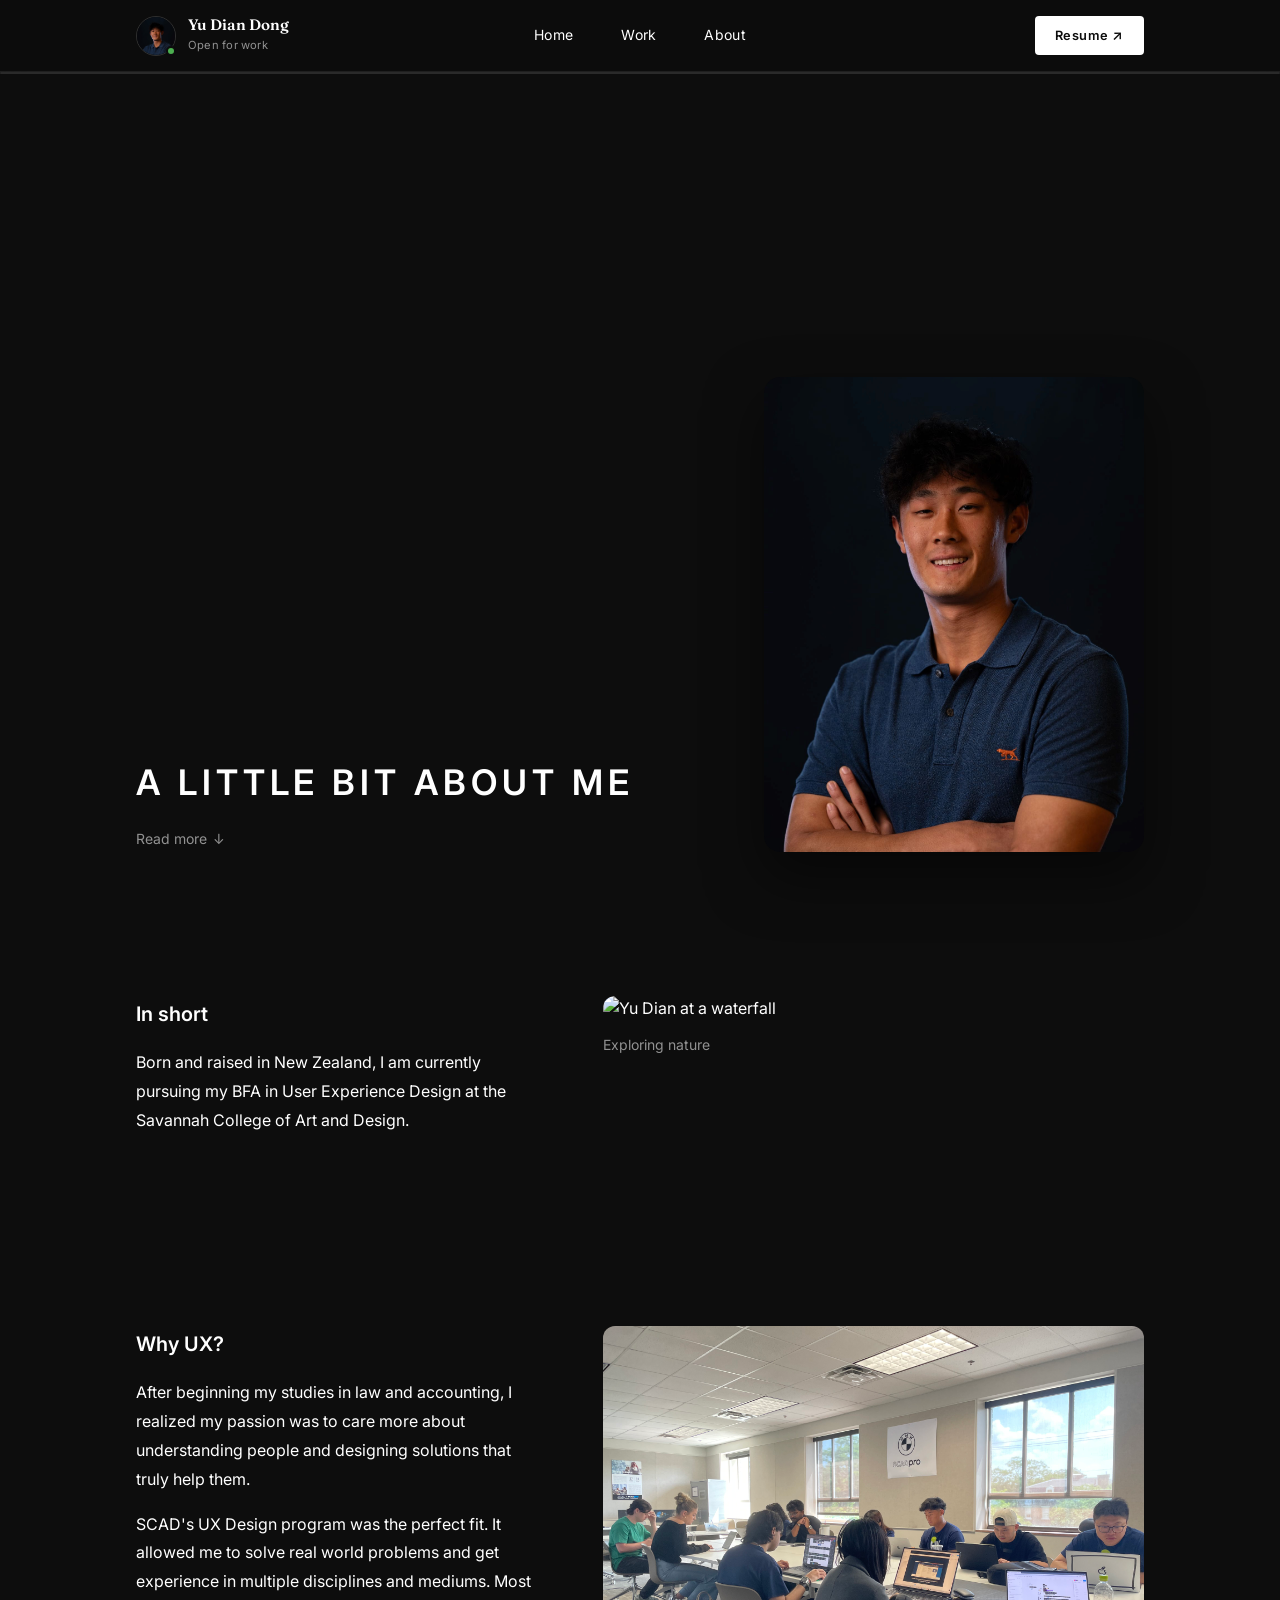
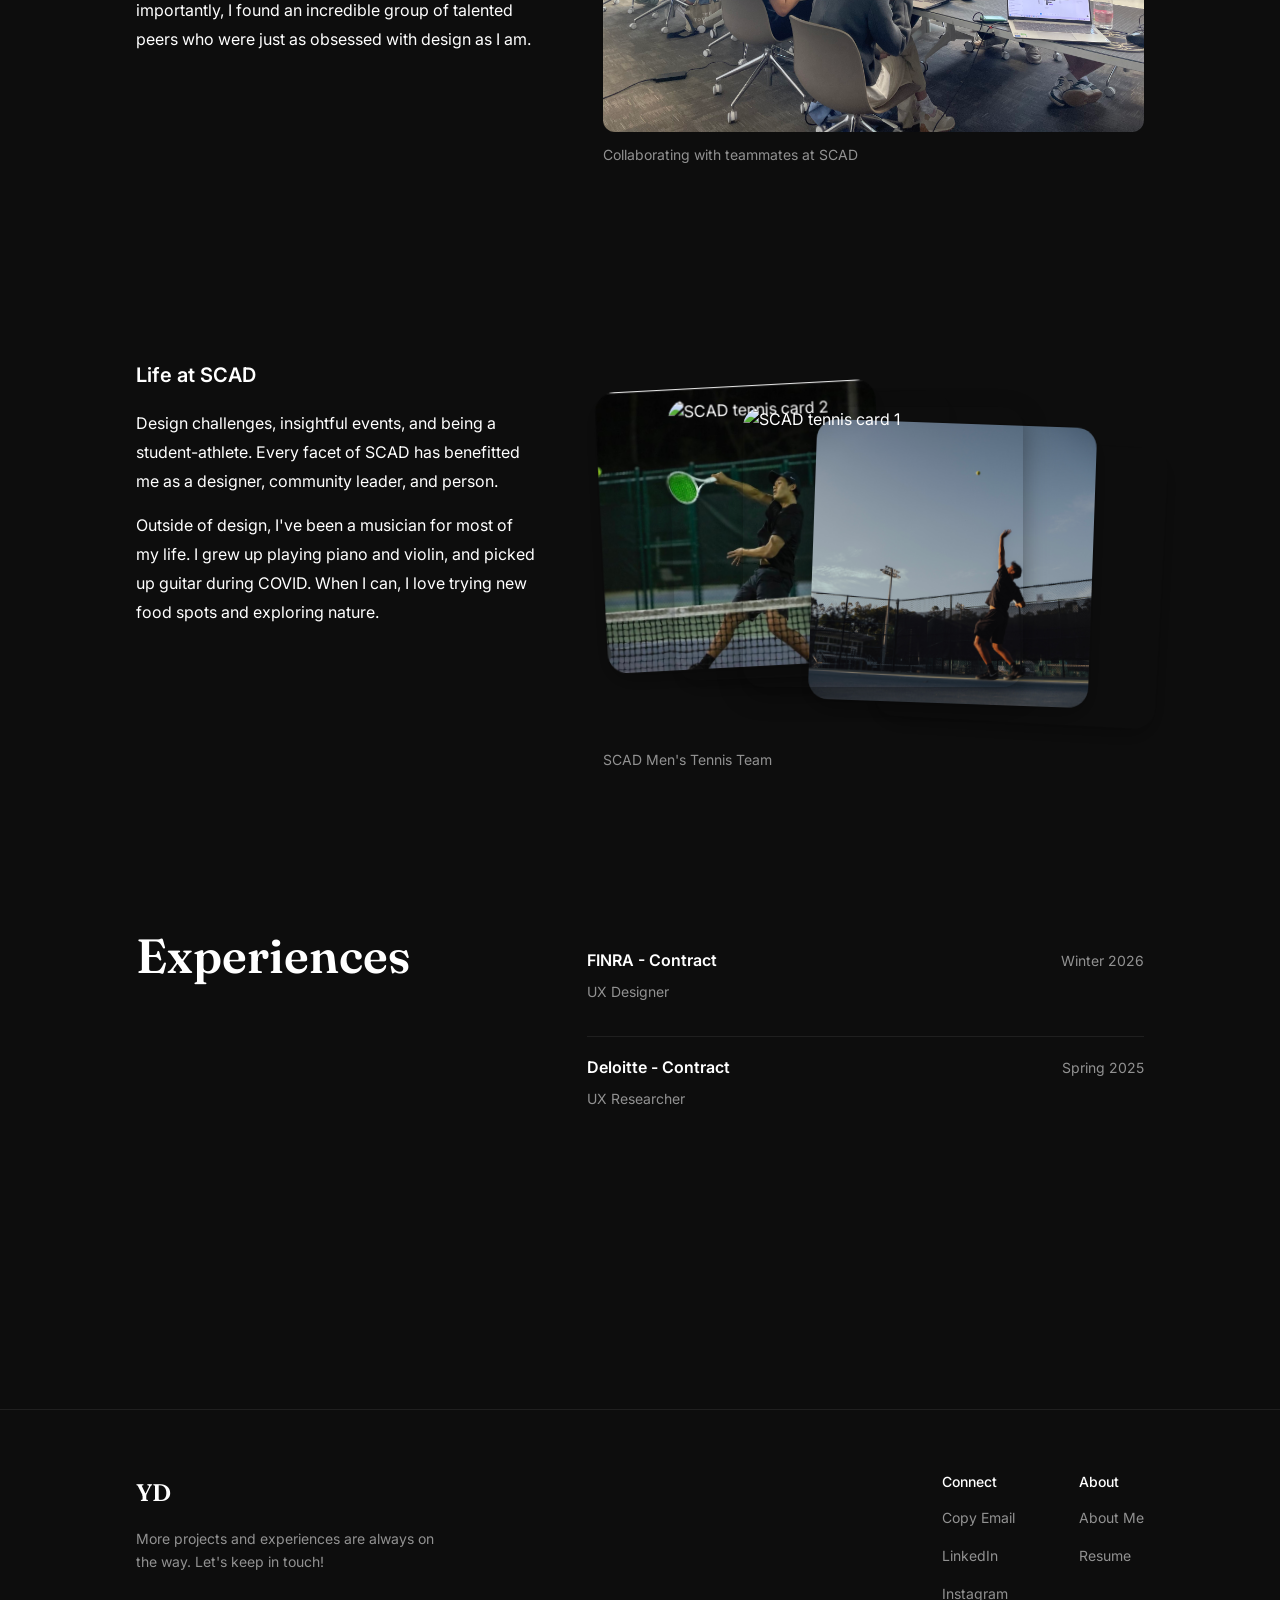
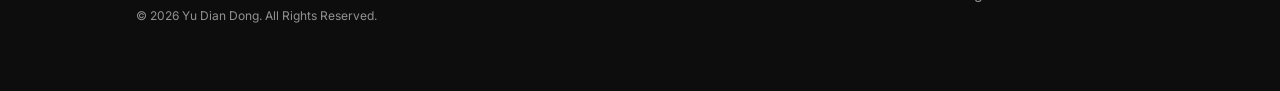
==== about.html @ 2322d43d "your changes" ====
<!DOCTYPE html>
<html lang="en">
<head>
  <meta charset="UTF-8">
  <meta name="viewport" content="width=device-width, initial-scale=1.0">
  <title>About · Yu Dian Dong</title>
  <meta name="description" content="Learn more about UX Designer Yu Dian Dong, their background, and approach to human-centered design.">
  <link rel="stylesheet" href="css/style.css">
</head>
<body>
  <header class="site-header">
    <nav class="site-nav" aria-label="Primary navigation">
      <div class="site-nav__inner">
        <a href="index.html" class="site-nav__brand">
          <span class="site-nav__avatar-wrap">
            <img
              src="images/hero-portrait.jpg"
              alt=""
              class="site-nav__avatar"
              width="40"
              height="40"
            >
            <span class="site-nav__pulse" aria-hidden="true"></span>
          </span>
          <span class="site-nav__brand-text">
            <span class="site-nav__brand-name">Yu Dian Dong</span>
            <span class="site-nav__brand-status">Open for work</span>
          </span>
        </a>

        <div class="site-nav__links">
          <a href="index.html" class="site-nav__link">Home</a>
          <a href="index.html#work" class="site-nav__link">Work</a>
          <a href="about.html" class="site-nav__link">About</a>
        </div>

        <div class="site-nav__actions">
          <a
            href="https://drive.google.com/file/d/1kiobH4x5Cl2rX7z3iEvS0YN4FEhfI2Ea/view?usp=sharing"
            class="site-nav__resume"
            target="_blank"
            rel="noopener noreferrer"
          >Resume<span class="site-nav__resume-arrow"> ↗</span></a>
        </div>

        <button class="site-nav__toggle" type="button" aria-label="Toggle navigation" aria-expanded="false">
          <span class="site-nav__toggle-line"></span>
          <span class="site-nav__toggle-line"></span>
          <span class="site-nav__toggle-line"></span>
        </button>
      </div>
    </nav>

    <div class="site-nav__overlay" aria-hidden="true">
      <nav class="site-nav__overlay-menu" aria-label="Mobile navigation">
        <a href="index.html" class="site-nav__overlay-link" data-nav-link>Home</a>
        <a href="index.html#work" class="site-nav__overlay-link" data-nav-link>Work</a>
        <a href="about.html" class="site-nav__overlay-link" data-nav-link>About</a>
        <a
          href="https://drive.google.com/file/d/1kiobH4x5Cl2rX7z3iEvS0YN4FEhfI2Ea/view?usp=sharing"
          class="site-nav__overlay-link"
          target="_blank"
          rel="noopener noreferrer"
          data-nav-link
        >Resume</a>
      </nav>
    </div>
  </header>

  <div class="page-progress" aria-hidden="true">
    <div class="page-progress__inner">
      <div class="page-progress__track">
        <div class="page-progress__bar"></div>
      </div>
    </div>
  </div>

  <main class="case-study">
    <div class="case-study__inner">
      <!-- Section 1: Hero -->
      <section
        id="about-hero"
        class="reveal"
        style="
          min-height: 100vh;
          display: flex;
          flex-direction: column;
          justify-content: space-between;
          padding: var(--space-64) 0 var(--space-48);
        "
      >
        <div style="margin-top: var(--space-48);"></div>
        <div class="about-hero__content" style="display: flex; flex-wrap: nowrap; align-items: flex-end; gap: var(--space-40); justify-content: space-between;">
          <div style="flex: 1 1 auto; min-width: 0;">
            <p
              class="about-hero__title"
              style="
                font-family: 'Inter', system-ui, sans-serif;
                font-size: clamp(1.35rem, 3.2vw, 2.2rem);
                font-weight: 600;
                letter-spacing: 0.14em;
                text-transform: uppercase;
                color: white;
                margin: 0 0 var(--space-24);
                line-height: 1.15;
              "
            >
              A little Bit About Me
            </p>
            <a
              href="#in-short"
              style="
                font-family: 'Inter', system-ui, sans-serif;
                font-size: var(--font-small);
                font-weight: 400;
                color: var(--color-text-muted);
                text-decoration: none;
                display: inline-flex;
                align-items: center;
                gap: 0.35rem;
              "
            >
              <span>Read more</span>
              <span aria-hidden="true">↓</span>
            </a>
          </div>
          <div class="about-hero__portrait" style="flex: 0 0 auto; margin-left: auto;">
            <img
              src="images/hero-portrait.jpg"
              alt="Yu Dian Dong portrait"
              width="320"
              height="320"
              style="
                width: 100%;
                max-width: 380px;
                height: auto;
                aspect-ratio: 4 / 5;
                object-fit: cover;
                object-position: center 12%;
                border-radius: 16px;
                display: block;
                box-shadow: 0 24px 56px rgba(0, 0, 0, 0.5);
              "
            >
          </div>
        </div>
      </section>
    </div>

    <div class="case-study__inner">
    <!-- Section 2: In short -->
    <section
      id="in-short"
      class="reveal"
      style="
        padding: var(--space-96) 0;
        display: flex;
        flex-direction: row;
        align-items: flex-start;
        gap: var(--space-64);
        flex-wrap: wrap;
      "
    >
      <div style="flex: 0 1 40%; min-width: 260px;">
        <p
          style="
            font-family: 'Inter', system-ui, sans-serif;
            font-size: 1.25rem;
            font-weight: 600;
            color: var(--color-text);
            margin: 0 0 var(--space-16);
          "
        >
          In short
        </p>
        <p
          style="
            font-family: 'Inter', system-ui, sans-serif;
            font-size: 1rem;
            font-weight: 400;
            line-height: 1.8;
            color: var(--color-text);
            margin: 0;
          "
        >
          Born and raised in New Zealand, I am currently pursuing my BFA in User Experience Design at the Savannah College of Art and Design.
        </p>
      </div>
      <div style="flex: 1 1 50%; min-width: 280px;">
        <img
          src="images/inshorteshaylad.png"
          alt="Yu Dian at a waterfall"
          style="
            width: 100%;
            height: auto;
            max-height: 380px;
            object-fit: cover;
            object-position: center 40%;
            border-radius: 12px;
            display: block;
          "
        >
        <p
          style="
            font-family: 'Inter', system-ui, sans-serif;
            font-size: var(--font-small);
            font-weight: 400;
            color: var(--color-text-muted);
            margin: var(--space-12) 0 0;
            line-height: 1.5;
          "
        >
          Exploring nature
        </p>
      </div>
    </section>

    <!-- Section 3: Why UX? -->
    <section
      id="why-ux"
      class="reveal"
      style="
        padding: var(--space-96) 0;
        display: flex;
        flex-direction: row;
        align-items: flex-start;
        gap: var(--space-64);
        flex-wrap: wrap;
      "
    >
      <div style="flex: 0 1 40%; min-width: 260px;">
        <p
          style="
            font-family: 'Inter', system-ui, sans-serif;
            font-size: 1.25rem;
            font-weight: 600;
            color: var(--color-text);
            margin: 0 0 var(--space-16);
          "
        >
          Why UX?
        </p>
        <p
          style="
            font-family: 'Inter', system-ui, sans-serif;
            font-size: 1rem;
            font-weight: 400;
            line-height: 1.8;
            color: var(--color-text);
            margin: 0 0 var(--space-16);
          "
        >
        After beginning my studies in law and accounting, I realized my passion was to care more about understanding people and designing solutions that truly help them.
        </p>
        <p
          style="
            font-family: 'Inter', system-ui, sans-serif;
            font-size: 1rem;
            font-weight: 400;
            line-height: 1.8;
            color: var(--color-text);
            margin: 0;
          "
        >
          SCAD's UX Design program was the perfect fit. It allowed me to solve real world problems and get experience in multiple disciplines and mediums. Most importantly, I found an incredible group of talented peers who were just as obsessed with design as I am.
        </p>
      </div>
      <div style="flex: 1 1 50%; min-width: 280px;">
        <img
          src="images/why-ux.jpg"
          alt="Collaborating with teammates at SCAD"
          style="
            width: 100%;
            height: auto;
            max-height: 520px;
            object-fit: cover;
            object-position: center;
            border-radius: 12px;
            display: block;
          "
        >
        <p
          style="
            font-family: 'Inter', system-ui, sans-serif;
            font-size: var(--font-small);
            font-weight: 400;
            color: var(--color-text-muted);
            margin: var(--space-12) 0 0;
            line-height: 1.5;
          "
        >
          Collaborating with teammates at SCAD
        </p>
      </div>
    </section>

    <!-- Section 4: Life at SCAD -->
    <section
      id="life-at-scad"
      class="reveal"
      style="
        padding: var(--space-96) 0;
        display: flex;
        flex-direction: row;
        align-items: flex-start;
        gap: var(--space-64);
        flex-wrap: wrap;
        overflow: visible;
      "
    >
      <div style="flex: 0 1 40%; min-width: 260px;">
        <p
          style="
            font-family: 'Inter', system-ui, sans-serif;
            font-size: 1.25rem;
            font-weight: 600;
            color: var(--color-text);
            margin: 0 0 var(--space-16);
          "
        >
          Life at SCAD
        </p>
        <p
          style="
            font-family: 'Inter', system-ui, sans-serif;
            font-size: 1rem;
            font-weight: 400;
            line-height: 1.8;
            color: var(--color-text);
            margin: 0 0 var(--space-16);
          "
        >
          Design challenges, insightful events, and being a student-athlete. Every facet of SCAD has benefitted me as a designer, community leader, and person.
        </p>
        <p
          style="
            font-family: 'Inter', system-ui, sans-serif;
            font-size: 1rem;
            font-weight: 400;
            line-height: 1.8;
            color: var(--color-text);
            margin: 0;
          "
        >
          Outside of design, I've been a musician for most of my life. I grew up playing piano and violin, and picked up guitar during COVID. When I can, I love trying new food spots and exploring nature.
        </p>
      </div>
      <div style="flex: 1 1 50%; min-width: 280px; overflow: visible;">
        <div id="bounce-cards-container" style="position: relative; width: 680px; height: 380px; margin-left: -60px; display: flex; justify-content: center; align-items: center; flex-shrink: 0;">
          <div class="bounce-card card-0" data-index="0" role="button" tabindex="0" aria-label="Open tennis photo 1 in full screen"><img src="images/bounccard1.jpg" alt="SCAD tennis card 1" /></div>
          <div class="bounce-card card-1" data-index="1" role="button" tabindex="0" aria-label="Open tennis photo 2 in full screen"><img src="images/Bouncecard3.jpg" alt="SCAD tennis card 3" /></div>
          <div
            class="bounce-card card-2"
            data-index="2"
            role="button"
            tabindex="0"
            aria-label="Open tennis photo 3 in full screen"
            data-lightbox-crop-src-px="28"
          ><img src="images/bouncecard4.JPG" alt="SCAD tennis card 4" /></div>
          <div class="bounce-card card-3" data-index="3" role="button" tabindex="0" aria-label="Open tennis photo 4 in full screen"><img src="images/Bouncecard2.JPG" alt="SCAD tennis card 2" /></div>
          <div class="bounce-card card-4" data-index="4" role="button" tabindex="0" aria-label="Open tennis photo 5 in full screen"><img src="images/bouncecard5.jpg" alt="SCAD tennis card 5" /></div>
        </div>
        <p
          style="
            font-family: 'Inter', system-ui, sans-serif;
            font-size: var(--font-small);
            font-weight: 400;
            color: var(--color-text-muted);
            margin: var(--space-12) 0 0;
            line-height: 1.5;
          "
        >
          SCAD Men's Tennis Team
          
        </p>
      </div>
    </section>

      <!-- Section 5: Experiences -->
      <section
        id="experiences"
        class="reveal"
        style="padding: var(--space-64) 0;"
      >
        <div
          style="
            display: flex;
            flex-wrap: wrap;
            gap: var(--space-48);
            align-items: flex-start;
          "
        >
          <div
            style="
              flex: 0 1 40%;
              min-width: 240px;
            "
          >
            <h2
              style="
                font-family: 'Fraunces', 'Times New Roman', serif;
                font-weight: 600;
                font-size: clamp(2.2rem, 4vw, 3rem);
                color: var(--color-text);
                margin: 0;
              "
            >
              Experiences
            </h2>
          </div>

          <div
            style="
              flex: 1 1 260px;
            "
          >
            <!-- FINRA -->
            <div style="padding: var(--space-16) 0;">
              <div
                style="
                  display: flex;
                  justify-content: space-between;
                  align-items: baseline;
                  gap: var(--space-16);
                "
              >
                <div>
                  <p
                    style="
                      font-family: 'Inter', system-ui, sans-serif;
                      font-size: 1rem;
                      font-weight: 600;
                      color: var(--color-text);
                      margin: 0 0 4px;
                    "
                  >
                    FINRA - Contract
                  </p>
                  <p
                    style="
                      font-family: 'Inter', system-ui, sans-serif;
                      font-size: var(--font-small);
                      font-weight: 400;
                      color: var(--color-text-muted);
                      margin: 0;
                    "
                  >
                    UX Designer
                  </p>
                </div>
                <p
                  style="
                    font-family: 'Inter', system-ui, sans-serif;
                    font-size: var(--font-small);
                    font-weight: 400;
                    color: var(--color-text-muted);
                    margin: 0;
                    white-space: nowrap;
                  "
                >
                  Winter 2026
                </p>
              </div>
            </div>

            <!-- Deloitte -->
            <div style="padding: var(--space-16) 0;">
              <hr
                style="
                  border: 0;
                  border-top: 1px solid rgba(255, 255, 255, 0.08);
                  margin: 0 0 var(--space-16);
                "
              >
              <div
                style="
                  display: flex;
                  justify-content: space-between;
                  align-items: baseline;
                  gap: var(--space-16);
                "
              >
                <div>
                  <p
                    style="
                      font-family: 'Inter', system-ui, sans-serif;
                      font-size: 1rem;
                      font-weight: 600;
                      color: var(--color-text);
                      margin: 0 0 4px;
                    "
                  >
                    Deloitte - Contract
                  </p>
                  <p
                    style="
                      font-family: 'Inter', system-ui, sans-serif;
                      font-size: var(--font-small);
                      font-weight: 400;
                      color: var(--color-text-muted);
                      margin: 0;
                    "
                  >
                    UX Researcher
                  </p>
                </div>
                <p
                  style="
                    font-family: 'Inter', system-ui, sans-serif;
                    font-size: var(--font-small);
                    font-weight: 400;
                    color: var(--color-text-muted);
                    margin: 0;
                    white-space: nowrap;
                  "
                >
                  Spring 2025
                </p>
              </div>
            </div>
          </div>
        </div>
      </section>

      <!-- Section 6: Education -->
      <section
        id="education"
        class="reveal"
        style="padding: var(--space-64) 0;"
      >
        <div
          style="
            display: flex;
            flex-wrap: wrap;
            gap: var(--space-48);
            align-items: flex-start;
          "
        >
          <div
            style="
              flex: 0 1 40%;
              min-width: 240px;
            "
          >
            <h2
              style="
                font-family: 'Fraunces', 'Times New Roman', serif;
                font-weight: 600;
                font-size: clamp(2.2rem, 4vw, 3rem);
                color: var(--color-text);
                margin: 0;
              "
            >
              Education
            </h2>
          </div>

          <div
            style="
              flex: 1 1 260px;
            "
          >
            <div style="padding: var(--space-16) 0;">
              <div
                style="
                  display: flex;
                  justify-content: space-between;
                  align-items: baseline;
                  gap: var(--space-16);
                "
              >
                <div>
                  <p
                    style="
                      font-family: 'Inter', system-ui, sans-serif;
                      font-size: 1rem;
                      font-weight: 600;
                      color: var(--color-text);
                      margin: 0 0 4px;
                    "
                  >
                    Savannah College of Art and Design
                  </p>
                  <p
                    style="
                      font-family: 'Inter', system-ui, sans-serif;
                      font-size: var(--font-small);
                      font-weight: 400;
                      color: var(--color-text-muted);
                      margin: 0;
                    "
                  >
                    BFA User Experience Design
                  </p>
                </div>
                <p
                  style="
                    font-family: 'Inter', system-ui, sans-serif;
                    font-size: var(--font-small);
                    font-weight: 400;
                    color: var(--color-text-muted);
                    margin: 0;
                    white-space: nowrap;
                  "
                >
                  2024 - 2027
                </p>
              </div>
            </div>
          </div>
        </div>
      </section>
    </div>
  </main>

  <footer class="contact-footer">
    <div class="contact-footer__inner">
      <div class="contact-footer__left">
        <a href="index.html" class="contact-footer__monogram">YD</a>
        <p class="contact-footer__tagline">
          More projects and experiences are always on the way. Let's keep in touch!
        </p>
        <p class="contact-footer__copyright">© 2026 Yu Dian Dong. All Rights Reserved.</p>
      </div>

      <div class="contact-footer__right">
        <div class="contact-footer__col">
          <h3>Connect</h3>
          <ul class="contact-footer__links">
            <li>
              <button type="button" id="copy-email" class="contact-footer__copy-btn">Copy Email</button>
            </li>
            <li>
              <a href="https://www.linkedin.com/in/yu-dian-dong/" target="_blank" rel="noopener noreferrer">LinkedIn</a>
            </li>
            <li>
              <a href="https://www.instagram.com/yudian.dong/" target="_blank" rel="noopener noreferrer">Instagram</a>
            </li>
          </ul>
        </div>
        <div class="contact-footer__col">
          <h3>About</h3>
          <ul class="contact-footer__links">
            <li><a href="about.html">About Me</a></li>
            <li>
              <a href="https://drive.google.com/file/d/1kiobH4x5Cl2rX7z3iEvS0YN4FEhfI2Ea/view?usp=sharing" target="_blank" rel="noopener noreferrer">Resume</a>
            </li>
          </ul>
        </div>
      </div>
    </div>
  </footer>

  <div
    id="tennis-lightbox"
    class="tennis-lightbox"
    role="dialog"
    aria-modal="true"
    aria-label="Tennis team photo gallery"
    aria-hidden="true"
  >
    <div class="tennis-lightbox__backdrop" data-lightbox-close tabindex="-1"></div>
    <button type="button" class="tennis-lightbox__close" id="tennis-lightbox-close" aria-label="Close gallery">
      <span aria-hidden="true">&times;</span>
    </button>
    <button type="button" class="tennis-lightbox__nav tennis-lightbox__nav--prev" id="tennis-lightbox-prev" aria-label="Previous photo">
      <svg width="24" height="24" viewBox="0 0 24 24" fill="none" xmlns="http://www.w3.org/2000/svg" aria-hidden="true">
        <path d="M15 6L9 12L15 18" stroke="currentColor" stroke-width="1.75" stroke-linecap="round" stroke-linejoin="round"/>
      </svg>
    </button>
    <button type="button" class="tennis-lightbox__nav tennis-lightbox__nav--next" id="tennis-lightbox-next" aria-label="Next photo">
      <svg width="24" height="24" viewBox="0 0 24 24" fill="none" xmlns="http://www.w3.org/2000/svg" aria-hidden="true">
        <path d="M9 6L15 12L9 18" stroke="currentColor" stroke-width="1.75" stroke-linecap="round" stroke-linejoin="round"/>
      </svg>
    </button>
    <div class="tennis-lightbox__stage">
      <img id="tennis-lightbox-img" src="" alt="" class="tennis-lightbox__img" decoding="async" />
    </div>
  </div>

  <script src="https://cdnjs.cloudflare.com/ajax/libs/gsap/3.12.5/gsap.min.js"></script>
  <script>
    (function() {
      var cards = document.querySelectorAll('.bounce-card');
      var container = document.getElementById('bounce-cards-container');
      if (!cards.length || !container || typeof gsap === 'undefined') return;

      var DURATION = 0.55;
      var EASE = 'power2.out';

      // Rest (stacked) – first card always prominent
      var restSlots = [
        { x: 0, y: 0, r: 0 },
        { x: 70, y: 14, r: 2 },
        { x: 140, y: 28, r: 3 },
        { x: -70, y: -14, r: -2 },
        { x: -140, y: -28, r: -3 }
      ];
      var restZ = [10, 4, 3, 2, 1];

      // Fanned (hover) state – spread left to right
      var fannedTransforms = [
        'rotate(4deg) translate(-140px, -28px)',
        'rotate(-2deg) translate(-70px, -14px)',
        'rotate(2deg) translate(0, 0)',
        'rotate(-3deg) translate(70px, 14px)',
        'rotate(4deg) translate(140px, 28px)'
      ];

      var isHovering = false;

      function getRestTransform(cardIndex, active) {
        var slot = (cardIndex - active + 5) % 5;
        var s = restSlots[slot];
        return 'rotate(' + s.r + 'deg) translate(' + s.x + 'px, ' + s.y + 'px)';
      }

      function getRestZIndex(cardIndex, active) {
        var slot = (cardIndex - active + 5) % 5;
        return restZ[slot];
      }

      function applyRestState() {
        for (var i = 0; i < cards.length; i++) {
          gsap.killTweensOf(cards[i]);
          gsap.set(cards[i], {
            zIndex: getRestZIndex(i, 0)
          });
          gsap.to(cards[i], {
            transform: getRestTransform(i, 0),
            scale: 1,
            duration: DURATION,
            ease: EASE,
            overwrite: true,
            force3D: true
          });
        }
      }

      function applyFannedState(hoveredCardIndex) {
        hoveredCardIndex = hoveredCardIndex == null ? -1 : hoveredCardIndex;
        for (var i = 0; i < cards.length; i++) {
          gsap.killTweensOf(cards[i]);
          gsap.set(cards[i], { zIndex: (hoveredCardIndex === i) ? 10 : 9 - i });
          var scale = (hoveredCardIndex === i) ? 1.06 : 1;
          gsap.to(cards[i], {
            transform: fannedTransforms[i],
            scale: scale,
            duration: DURATION,
            ease: EASE,
            overwrite: true,
            force3D: true
          });
        }
      }

      // Set initial stacked state (first card prominent), then entrance
      for (var i = 0; i < cards.length; i++) {
        gsap.set(cards[i], {
          transform: getRestTransform(i, 0),
          zIndex: getRestZIndex(i, 0)
        });
      }
      gsap.fromTo(cards, { scale: 0 }, {
        scale: 1,
        stagger: 0.08,
        ease: 'elastic.out(1, 0.5)',
        delay: 0.8,
        overwrite: false,
        force3D: true
      });

      container.addEventListener('mouseenter', function() {
        isHovering = true;
        applyFannedState(-1);
      });

      container.addEventListener('mouseleave', function() {
        isHovering = false;
        applyRestState();
      });

      for (var i = 0; i < cards.length; i++) {
        (function(idx) {
          cards[idx].addEventListener('mouseenter', function() {
            if (isHovering) applyFannedState(idx);
          });
          cards[idx].addEventListener('mouseleave', function() {
            if (isHovering) applyFannedState(-1);
          });
        })(i);
      }
    })();
  </script>
  <script src="js/main.js"></script>
</body>
</html>
---- css/style.css ----
/* Google Fonts import */
@import url('https://fonts.googleapis.com/css2?family=Fraunces:ital,opsz,wght@0,9..144,300;0,9..144,400;0,9..144,600;0,9..144,700;1,9..144,300;1,9..144,400&family=Inter:wght@300;400;500;600&display=swap');

:root {
  /* Color variables — full dark theme */
  --color-bg: #0D0D0D;
  --color-surface: #161616;
  --color-surface-2: #1E1E1E;
  --color-text: #FFFFFF;
  --color-text-muted: rgba(255, 255, 255, 0.55);
  --color-text-faint: rgba(255, 255, 255, 0.25);
  --color-border: rgba(255, 255, 255, 0.08);
  --color-border-mid: rgba(255, 255, 255, 0.15);

  /* Typography scale — fluid using clamp() */
  --font-display: clamp(3rem, 8vw, 7rem);
  --font-h1: clamp(2rem, 4vw, 3.5rem);
  --font-h2: clamp(1.4rem, 2.5vw, 2rem);
  --font-h3: clamp(1.1rem, 1.8vw, 1.4rem);
  --font-body: 1rem;
  --font-small: 0.875rem;
  --font-tiny: 0.75rem;
  --leading-tight: 1.1;
  --leading-normal: 1.6;
  --leading-loose: 1.8;

  /* Spacing — 8px grid */
  --space-8: 0.5rem;
  --space-12: 0.75rem;
  --space-16: 1rem;
  --space-20: 1.25rem;
  --space-24: 1.5rem;
  --space-32: 2rem;
  --space-40: 2.5rem;
  --space-48: 3rem;
  --space-64: 4rem;
  --space-96: 6rem;
  --space-128: 8rem;

  /* Transitions */
  --transition-fast: 0.15s ease;
  --transition-base: 0.25s ease;
  --transition-slow: 0.4s ease;

  /* Breakpoints for reference */
  /* mobile: 480px | tablet: 768px | desktop: 1024px */
}

/* CSS reset */
*,
*::before,
*::after {
  box-sizing: border-box;
  margin: 0;
  padding: 0;
}

html {
  scroll-behavior: smooth;
}

body {
  font-family: 'Inter', system-ui, -apple-system, BlinkMacSystemFont, 'Segoe UI', sans-serif;
  font-size: var(--font-body);
  line-height: var(--leading-normal);
  color: var(--color-text);
  background-color: var(--color-bg);
  -webkit-font-smoothing: antialiased;
  -moz-osx-font-smoothing: grayscale;
}

/* Page scroll progress (used on about page) */
.page-progress {
  position: fixed;
  left: 0;
  right: 0;
  top: 56px;
  z-index: 40;
  pointer-events: none;
}

.page-progress__inner {
  max-width: none;
  margin: 0;
  padding-left: 0;
  padding-right: 0;
}

.page-progress__track {
  height: 2px;
  background: rgba(255, 255, 255, 0.12);
  border-radius: 999px;
  overflow: hidden;
}

.page-progress__bar {
  height: 100%;
  width: 100%;
  background: rgba(255, 255, 255, 0.9);
  transform-origin: left center;
  transform: scaleX(0);
  transition: transform 0.15s linear;
}

@media (min-width: 768px) {
  .page-progress {
    top: 64px;
  }
}

@media (min-width: 1024px) {
  .page-progress {
    top: 72px;
  }
}

img {
  display: block;
  max-width: 100%;
  height: auto;
}

h1,
h2,
h3 {
  font-family: 'Fraunces', 'Times New Roman', serif;
  font-weight: 600;
  line-height: var(--leading-tight);
  color: var(--color-text);
}

h1 {
  font-size: var(--font-h1);
}

h2 {
  font-size: var(--font-h2);
}

h3 {
  font-size: var(--font-h3);
}

p {
  max-width: 65ch;
  line-height: var(--leading-loose);
  color: var(--color-text-muted);
}

a {
  color: inherit;
  text-decoration: none;
}

/* --------------------------------------------------------------
   ANIMATIONS
   -------------------------------------------------------------- */

@keyframes pulse {
  0% { box-shadow: 0 0 0 0 rgba(76, 175, 80, 0.6); }
  70% { box-shadow: 0 0 0 6px rgba(76, 175, 80, 0); }
  100% { box-shadow: 0 0 0 0 rgba(76, 175, 80, 0); }
}

/* --------------------------------------------------------------
   COMPONENT 1 — NAVIGATION
   -------------------------------------------------------------- */

.site-header {
  position: relative;
  z-index: 20;
}

.site-nav {
  position: fixed;
  top: 0;
  left: 0;
  right: 0;
  height: 60px;
  background: rgba(13, 13, 13, 0.75);
  backdrop-filter: blur(16px);
  -webkit-backdrop-filter: blur(16px);
  border-bottom: 1px solid var(--color-border);
  display: flex;
  align-items: center;
  justify-content: center;
}

@media (min-width: 768px) {
  .site-nav {
    height: 72px;
  }
}

.site-nav__inner {
  max-width: 1200px;
  width: 100%;
  height: 100%;
  margin: 0 auto;
  padding-left: var(--space-24);
  padding-right: var(--space-24);
  display: flex;
  align-items: center;
  justify-content: space-between;
}

@media (min-width: 768px) {
  .site-nav__inner {
    display: grid;
    grid-template-columns: 1fr auto 1fr;
    align-items: center;
  }
}

@media (min-width: 1024px) {
  .site-nav__inner {
    padding-left: var(--space-96);
    padding-right: var(--space-96);
  }
}

/* Left zone — identity */
.site-nav__brand {
  display: flex;
  align-items: center;
  gap: var(--space-12);
  color: inherit;
}

.site-nav__avatar-wrap {
  position: relative;
  display: inline-flex;
  flex-shrink: 0;
}

.site-nav__avatar {
  width: 40px;
  height: 40px;
  border-radius: 50%;
  object-fit: cover;
  object-position: center top;
  border: 1.5px solid var(--color-border-mid);
  display: block;
}

.site-nav__pulse {
  position: absolute;
  bottom: 0;
  right: 0;
  width: 10px;
  height: 10px;
  background: #4CAF50;
  border-radius: 50%;
  border: 2px solid #0D0D0D;
  animation: pulse 2s infinite ease-out;
}

.site-nav__brand-text {
  display: flex;
  flex-direction: column;
  gap: 2px;
}

.site-nav__brand-name {
  font-family: 'Fraunces', 'Times New Roman', serif;
  font-size: 0.95rem;
  font-weight: 600;
  color: var(--color-text);
  line-height: 1.2;
}

.site-nav__brand-status {
  display: flex;
  align-items: center;
  gap: 6px;
  font-family: 'Inter', system-ui, sans-serif;
  font-size: 0.7rem;
  color: var(--color-text-muted);
  letter-spacing: 0.02em;
}

/* Center zone — nav links */
.site-nav__links {
  display: none;
  align-items: center;
  justify-content: center;
  gap: var(--space-48);
}

@media (min-width: 768px) {
  .site-nav__links {
    display: flex;
  }
}

.site-nav__link {
  font-family: 'Inter', system-ui, sans-serif;
  font-size: 0.875rem;
  font-weight: 400;
  letter-spacing: 0.02em;
  color: var(--color-text);
  transition: color var(--transition-base);
}

.site-nav__link:hover,
.site-nav__link:focus-visible {
  color: rgba(255, 255, 255, 0.5);
}

/* Right zone — resume */
.site-nav__actions {
  display: none;
  justify-content: flex-end;
}

@media (min-width: 768px) {
  .site-nav__actions {
    display: flex;
  }
}

.site-nav__resume {
  font-family: 'Inter', system-ui, sans-serif;
  font-size: 0.8rem;
  font-weight: 600;
  letter-spacing: 0.04em;
  border: none;
  color: #0D0D0D;
  background: white;
  padding: 9px 20px;
  border-radius: 4px;
  cursor: pointer;
  transition: background-color var(--transition-base);
}

.site-nav__resume:hover,
.site-nav__resume:focus-visible {
  background: rgba(255, 255, 255, 0.88);
}

.site-nav__resume-arrow {
  font-size: 0.85rem;
}

/* Mobile toggle */
.site-nav__toggle {
  display: inline-flex;
  flex-direction: column;
  justify-content: center;
  align-items: center;
  gap: 5px;
  width: 40px;
  height: 40px;
  padding: 0;
  border: none;
  background: none;
  cursor: pointer;
  color: var(--color-text);
}

@media (min-width: 768px) {
  .site-nav__toggle {
    display: none;
  }
}

.site-nav__toggle-line {
  width: 24px;
  height: 2px;
  border-radius: 999px;
  background-color: currentColor;
}

.site-nav__toggle--open .site-nav__toggle-line:nth-child(1) {
  transform: translateY(7px) rotate(45deg);
}

.site-nav__toggle--open .site-nav__toggle-line:nth-child(2) {
  opacity: 0;
}

.site-nav__toggle--open .site-nav__toggle-line:nth-child(3) {
  transform: translateY(-7px) rotate(-45deg);
}

/* Mobile overlay */
.site-nav__overlay {
  position: fixed;
  inset: 0;
  background-color: #0D0D0D;
  color: var(--color-text);
  opacity: 0;
  visibility: hidden;
  transition: opacity var(--transition-base), visibility var(--transition-base);
  z-index: 15;
  display: flex;
  align-items: center;
  justify-content: center;
}

.site-nav__overlay--open {
  opacity: 1;
  visibility: visible;
}

.site-nav__overlay-menu {
  display: flex;
  flex-direction: column;
  align-items: center;
  gap: var(--space-32);
}

.site-nav__overlay-link {
  font-family: 'Fraunces', 'Times New Roman', serif;
  font-size: 2rem;
  font-weight: 400;
  color: var(--color-text);
  transition: color var(--transition-base);
}

.site-nav__overlay-link:hover,
.site-nav__overlay-link:focus-visible {
  color: var(--color-text-muted);
}

body.nav-open {
  overflow: hidden;
}

/* --------------------------------------------------------------
   COMPONENT 2 — HERO
   -------------------------------------------------------------- */

.hero {
  min-height: 100vh;
  background-color: var(--color-bg);
  padding: var(--space-64) 0;
  margin-top: 60px;
  display: flex;
  align-items: center;
}

@media (min-width: 768px) {
  .hero {
    margin-top: 72px;
  }
}

.hero__inner {
  width: 100%;
  max-width: 1200px;
  margin: 0 auto;
  padding-left: var(--space-24);
  padding-right: var(--space-24);
  overflow: hidden;
}

@media (min-width: 1024px) {
  .hero__inner {
    padding-left: var(--space-96);
    padding-right: var(--space-96);
  }
}

.hero__grid {
  display: grid;
  grid-template-columns: 1fr;
  gap: var(--space-48);
  align-items: center;
}

@media (min-width: 1024px) {
  .hero__grid {
    grid-template-columns: 1fr;
    gap: var(--space-32);
  }
}

.hero__text {
  display: flex;
  flex-direction: column;
  align-items: center;
  justify-content: center;
  text-align: center;
}

.hero__title {
  font-family: 'Fraunces', 'Times New Roman', serif;
  font-size: clamp(2.8rem, 6vw, 5.5rem);
  font-weight: 600;
  color: var(--color-text);
  line-height: 1.22;
  margin-bottom: var(--space-40);
  opacity: 0;
  transform: translateY(24px);
  transition: opacity 0.6s ease, transform 0.6s ease;
}

.hero__title.hero__title--visible {
  opacity: 1;
  transform: translateY(0);
}

.hero__subtext {
  font-family: 'Inter', system-ui, sans-serif;
  font-size: clamp(1.35rem, 2.8vw, 1.75rem);
  font-weight: 500;
  color: #007FFF;
  line-height: 1.5;
  max-width: 44ch;
  margin-bottom: var(--space-48);
  text-align: center;
  opacity: 0;
  transform: translateY(24px);
  transition: opacity 0.6s ease, transform 0.6s ease;
}

.hero__subtext.hero__subtext--visible {
  opacity: 1;
  transform: translateY(0);
}

.hero__actions {
  display: flex;
  gap: var(--space-16);
  justify-content: center;
  opacity: 0;
  transform: translateY(24px);
  transition: opacity 0.6s ease, transform 0.6s ease;
}

.hero__actions.hero__actions--visible {
  opacity: 1;
  transform: translateY(0);
}

.hero__btn {
  font-family: 'Inter', system-ui, sans-serif;
  font-size: 0.9rem;
  font-weight: 500;
  padding: 10px 24px;
  border-radius: 100px;
  text-decoration: none;
  transition: all 0.3s ease;
  position: relative;
  overflow: hidden;
}

.hero__btn--primary {
  border: 1.5px solid #007FFF;
  background: transparent;
  color: white;
  letter-spacing: 0.01em;
}

.hero__btn--primary::before {
  content: '';
  position: absolute;
  inset: 0;
  background: rgba(0, 127, 255, 0.18);
  transform: scaleX(0);
  transform-origin: left;
  transition: transform 0.35s ease;
  z-index: 0;
}

.hero__btn--primary:hover {
  border-color: #0099FF;
  color: white;
  letter-spacing: 0.02em;
}

.hero__btn--primary:hover::before {
  transform: scaleX(1);
}

.hero__btn--primary.hero__btn--pulse {
  transform: scale(0.96);
  transition: transform 0.1s ease;
}

.hero__media {
  width: 100%;
  max-width: 100%;
  overflow: hidden;
  opacity: 0;
  transform: translateY(24px);
  transition: opacity 0.8s ease, transform 0.8s ease;
}

.hero__media.hero__media--visible {
  opacity: 1;
  transform: translateY(0);
}

.hero__image {
  width: 100%;
  max-width: 100%;
  height: 380px;
  object-fit: cover;
  object-position: center 15%;
  border-radius: 16px;
  box-shadow: 0 32px 80px rgba(0, 0, 0, 0.5);
  display: block;
}

@media (min-width: 1024px) {
  .hero__image {
    height: 500px;
  }
}

/* --------------------------------------------------------------
   COMPONENT 3 — WORK SECTION
   -------------------------------------------------------------- */

.work {
  background-color: var(--color-bg);
  padding: var(--space-64) 0;
}

@media (min-width: 1024px) {
  .work {
    padding: var(--space-128) 0;
  }
}

.work__inner {
  max-width: 1200px;
  margin: 0 auto;
  padding-left: var(--space-24);
  padding-right: var(--space-24);
}

@media (min-width: 1024px) {
  .work__inner {
    padding-left: var(--space-96);
    padding-right: var(--space-96);
  }
}

.work__title {
  font-family: 'Inter', system-ui, sans-serif;
  font-size: var(--font-h1);
  font-weight: 600;
  color: var(--color-text);
  margin-bottom: var(--space-64);
}

.work__grid {
  display: grid;
  grid-template-columns: 1fr;
  gap: var(--space-24);
  align-items: stretch;
}

@media (min-width: 768px) {
  .work__grid {
    grid-template-columns: repeat(2, 1fr);
  }
}

.case-card {
  display: flex;
  flex-direction: column;
  background: var(--color-surface);
  border-radius: 12px;
  border: 1px solid var(--color-border);
  overflow: hidden;
  color: inherit;
  text-decoration: none;
  transition: border-color var(--transition-slow), box-shadow var(--transition-slow);
}

.case-card--link:hover,
.case-card--link:focus-visible {
  border-color: rgba(255, 255, 255, 0.2);
  box-shadow: 0 20px 60px rgba(0, 0, 0, 0.5);
}

/* Custom cursor for interactive case studies */
.case-card--link {
  cursor: url("data:image/svg+xml,%3Csvg xmlns='http://www.w3.org/2000/svg' width='52' height='52' viewBox='0 0 52 52'%3E%3Cdefs%3E%3CradialGradient id='g' cx='50%25' cy='50%25' r='50%25'%3E%3Cstop offset='0%25' stop-color='%23FFFFFF' stop-opacity='0.96'/%3E%3Cstop offset='100%25' stop-color='%23E5E7EB' stop-opacity='0.9'/%3E%3C/radialGradient%3E%3C/defs%3E%3Ccircle cx='26' cy='26' r='22' fill='url(%23g)' stroke='%23000000' stroke-width='1.8'/%3E%3Cpath d='M21 31 L32 20 M24 20 H32 V28' fill='none' stroke='%23000000' stroke-width='1.8' stroke-linecap='round' stroke-linejoin='round'/%3E%3C/svg%3E") 26 26, pointer;
}

.case-card--static {
  cursor: default;
}

.case-card--static .case-card__media {
  cursor: url("data:image/svg+xml,%3Csvg xmlns='http://www.w3.org/2000/svg' width='120' height='36' viewBox='0 0 120 36'%3E%3Cdefs%3E%3ClinearGradient id='lg' x1='0%25' y1='0%25' x2='0%25' y2='100%25'%3E%3Cstop offset='0%25' stop-color='%23FFFFFF'/%3E%3Cstop offset='100%25' stop-color='%23E5E7EB'/%3E%3C/linearGradient%3E%3C/defs%3E%3Crect x='2' y='2' width='116' height='32' rx='16' ry='16' fill='url(%23lg)' stroke='%23000000' stroke-width='1.8'/%3E%3Ctext x='60' y='23' text-anchor='middle' font-family='system-ui, sans-serif' font-size='13' font-style='italic' fill='%23000000'%3EComing Soon%3C/text%3E%3C/svg%3E") 60 18, default;
}

.case-card__media {
  position: relative;
  aspect-ratio: 16 / 9;
  overflow: hidden;
  background: #0D0D0D;
  border-radius: 12px 12px 0 0;
}

.case-card__media img {
  width: 100%;
  height: 100%;
  display: block;
  object-fit: cover;
  object-position: center;
  transform: scale(1);
  transition: transform var(--transition-slow);
}

.case-card--link:hover .case-card__media img,
.case-card--link:focus-visible .case-card__media img {
  transform: scale(1.04);
}

.case-card__media--deloitte {
  background: #000000;
}

.case-card__media--deloitte img {
  object-fit: contain;
  padding: var(--space-16);
}

.case-card__media--nest {
  background: #F5F5F5;
}

.case-card__media--nest img {
  object-fit: cover;
  object-position: center;
  padding: 0;
}

.case-card__media--finra {
  background: #0D0D0D;
}

.case-card__media--finra img {
  object-fit: cover;
  object-position: center;
  padding: 0;
}

.case-card__media--placeholder {
  display: flex;
  align-items: center;
  justify-content: center;
  background: #0B0F18;
  overflow: hidden;
}

.case-card__coming-soon-img {
  width: 100%;
  height: 100%;
  object-fit: cover;
  object-position: center 18%;
  padding: 0;
  display: block;
  transform: scale(1.8);
  transform-origin: center;
  filter: drop-shadow(0 16px 40px rgba(0, 0, 0, 0.55));
}

.case-card__status {
  position: absolute;
  top: var(--space-12);
  right: var(--space-12);
  padding: 4px 12px;
  border-radius: 20px;
  background: rgba(255, 255, 255, 0.08);
  color: var(--color-text-muted);
  font-family: 'Inter', system-ui, sans-serif;
  font-size: var(--font-tiny);
}

.case-card__body {
  padding: var(--space-20) var(--space-24) var(--space-24);
  display: flex;
  flex-direction: column;
  gap: var(--space-8);
  flex: 1;
}

.case-card__title-line {
  display: flex;
  justify-content: space-between;
  align-items: center;
  width: 100%;
}

.case-card__title-line .case-card__title {
  font-family: 'Inter', system-ui, sans-serif;
  font-size: 1rem;
  font-weight: 600;
  color: var(--color-text);
}

.case-card__title-line .case-card__sep {
  display: none;
}

.case-card__title-line .case-card__time {
  font-family: 'Inter', system-ui, sans-serif;
  font-size: 0.85rem;
  font-weight: 400;
  color: var(--color-text);
  font-style: normal;
}

.case-card--static .case-card__time {
  font-style: italic;
}

.case-card__desc {
  font-family: 'Inter', system-ui, sans-serif;
  font-size: var(--font-small);
  color: rgba(255, 255, 255, 0.65);
  line-height: 1.7;
  margin-top: var(--space-8);
  max-width: none;
}

/* --------------------------------------------------------------
   COMPONENT 4 — FOOTER
   -------------------------------------------------------------- */

.contact-footer {
  background: #0D0D0D;
  border-top: 1px solid var(--color-border);
  padding: var(--space-48) 0;
}

@media (min-width: 1024px) {
  .contact-footer {
    padding: var(--space-64) 0;
  }
}

.contact-footer__inner {
  max-width: 1200px;
  margin: 0 auto;
  padding-left: var(--space-24);
  padding-right: var(--space-24);
  display: flex;
  flex-direction: column;
  gap: var(--space-48);
}

@media (min-width: 1024px) {
  .contact-footer__inner {
    padding-left: var(--space-96);
    padding-right: var(--space-96);
  }
}

@media (min-width: 768px) {
  .contact-footer__inner {
    flex-direction: row;
    justify-content: space-between;
    align-items: flex-start;
  }
}

.contact-footer__left {
  display: flex;
  flex-direction: column;
  gap: var(--space-16);
}

.contact-footer__monogram {
  font-family: 'Fraunces', 'Times New Roman', serif;
  font-size: 1.5rem;
  font-weight: 600;
  color: var(--color-text);
  text-decoration: none;
  display: inline-block;
}

.contact-footer__monogram:hover,
.contact-footer__monogram:focus-visible {
  color: var(--color-text);
  text-decoration: none;
}

.contact-footer__tagline {
  font-family: 'Inter', system-ui, sans-serif;
  font-size: var(--font-small);
  color: var(--color-text-muted);
  line-height: 1.6;
  max-width: 320px;
}

.contact-footer__copyright {
  margin-top: var(--space-16);
  font-family: 'Inter', system-ui, sans-serif;
  font-size: var(--font-tiny);
  color: rgba(255, 255, 255, 0.55);
}

.contact-footer__right {
  display: flex;
  flex-direction: column;
  gap: var(--space-32);
}

@media (min-width: 768px) {
  .contact-footer__right {
    flex-direction: row;
    gap: var(--space-64);
    align-items: flex-start;
  }
}

.contact-footer__col h3 {
  font-family: 'Inter', system-ui, sans-serif;
  font-size: var(--font-small);
  font-weight: 500;
  color: var(--color-text);
  margin-bottom: var(--space-16);
}

.contact-footer__links {
  list-style: none;
  display: flex;
  flex-direction: column;
  gap: var(--space-12);
}

.contact-footer__links a,
.contact-footer__links button {
  font-family: 'Inter', system-ui, sans-serif;
  font-size: var(--font-small);
  color: var(--color-text-muted);
  background: none;
  border: none;
  padding: 0;
  cursor: pointer;
  text-align: left;
  transition: color var(--transition-base);
}

.contact-footer__links a:hover,
.contact-footer__links a:focus-visible,
.contact-footer__links button:hover,
.contact-footer__links button:focus-visible {
  color: var(--color-text);
}

@media (max-width: 767px) {
  .contact-footer__inner {
    gap: var(--space-40);
  }

  .contact-footer__right {
    gap: var(--space-32);
  }
}

/* ━━━ CASE STUDY STYLES ━━━ */

/* Scroll reveal (fade-up) */
.reveal {
  opacity: 0;
  transform: translateY(28px) translateZ(0);
  transition: opacity 0.6s ease-out, transform 0.6s ease-out;
  backface-visibility: hidden;
}

.reveal.visible {
  opacity: 1;
  transform: translateY(0) translateZ(0);
}

.reveal.reveal--delay-1 { transition-delay: 0.1s; }
.reveal.reveal--delay-2 { transition-delay: 0.2s; }

body.case-study-page {
  background: #0D0D0D;
}

.case-study {
  max-width: 1200px;
  margin: 0 auto;
  padding-left: var(--space-24);
  padding-right: var(--space-24);
}

@media (min-width: 768px) {
  .case-study {
    padding-left: var(--space-48);
    padding-right: var(--space-48);
  }
}

@media (min-width: 1024px) {
  .case-study {
    padding-left: var(--space-96);
    padding-right: var(--space-96);
  }
}

/* Hero image (first after nav) */
.case-study__hero-img {
  width: 100%;
  margin-top: calc(72px + var(--space-24));
  margin-bottom: var(--space-64);
  border-radius: 16px;
  overflow: hidden;
}

.case-study__hero-img img {
  width: 100%;
  height: auto;
  max-height: 600px;
  object-fit: cover;
  display: block;
  border-radius: 16px;
}

/* Section 1: Overview */
.case-study__section#overview {
  padding-top: 0;
  padding-bottom: var(--space-96);
}

.case-study__eyebrow {
  font-family: 'Inter', system-ui, sans-serif;
  font-size: var(--font-tiny);
  font-weight: 400;
  letter-spacing: 0.12em;
  text-transform: uppercase;
  color: #00AA55;
  margin-bottom: var(--space-16);
}

.case-study__hero-title {
  font-family: 'Fraunces', 'Times New Roman', serif;
  font-weight: 600;
  font-size: clamp(2.2rem, 5vw, 3.5rem);
  color: var(--color-text);
  line-height: 1.05;
  margin-bottom: var(--space-48);
}

.case-study__meta-grid {
  display: grid;
  grid-template-columns: repeat(2, 1fr);
  gap: var(--space-32);
}

@media (min-width: 768px) {
  .case-study__meta-grid {
    grid-template-columns: repeat(4, 1fr);
  }
}

.case-study__meta-cell {
  display: flex;
  flex-direction: column;
}

.case-study__meta-label {
  font-family: 'Inter', system-ui, sans-serif;
  font-size: 0.8rem;
  font-weight: 600;
  letter-spacing: 0.1em;
  text-transform: uppercase;
  color: var(--color-text);
  margin-bottom: var(--space-12);
}

.case-study__meta-value {
  font-family: 'Inter', system-ui, sans-serif;
  font-size: 1rem;
  font-weight: 600;
  color: var(--color-text);
  line-height: 1.6;
}

.case-study__rule {
  border: none;
  border-top: 1px solid var(--color-border);
  margin: var(--space-48) 0;
}

.case-study__heading {
  font-family: 'Fraunces', 'Times New Roman', serif;
  font-weight: 600;
  font-size: var(--font-h2);
  color: var(--color-text);
  margin-bottom: var(--space-32);
}

.case-study__two-col {
  display: grid;
  grid-template-columns: 1fr;
  gap: var(--space-48);
}

@media (min-width: 768px) {
  .case-study__two-col {
    grid-template-columns: 1fr 1fr;
  }
}

.case-study__problem-heading {
  font-family: 'Fraunces', 'Times New Roman', serif;
  font-weight: 600;
  font-size: var(--font-h2);
  color: #00AA55;
  margin-bottom: var(--space-16);
}

.case-study__body-overview {
  font-family: 'Inter', system-ui, sans-serif;
  font-size: 1rem;
  font-weight: 400;
  color: var(--color-text);
  line-height: 1.8;
  max-width: none;
}

.case-study__faint-label {
  font-family: 'Inter', system-ui, sans-serif;
  font-size: var(--font-tiny);
  font-weight: 400;
  letter-spacing: 0.1em;
  text-transform: uppercase;
  color: var(--color-text);
  margin-bottom: var(--space-12);
}

.case-study__body {
  font-family: 'Inter', system-ui, sans-serif;
  font-size: 1rem;
  font-weight: 400;
  color: var(--color-text);
  line-height: 1.8;
  max-width: none;
}

/* Case study sections */
.case-study__section {
  padding: var(--space-96) 0;
  border-top: 1px solid var(--color-border);
}

.case-study__section#overview {
  border-top: none;
}

.case-study__heading--accent {
  border-left: 3px solid #00AA55;
  padding-left: var(--space-16);
}

.case-study__subheading {
  font-family: 'Inter', system-ui, sans-serif;
  font-size: 1.1rem;
  font-weight: 400;
  color: var(--color-text);
  line-height: 1.6;
  margin-bottom: var(--space-48);
}

.case-study__img-wrap {
  overflow: hidden;
  margin-bottom: var(--space-48);
}

.case-study__img-wrap--light {
  background: #FFFFFF;
  border-radius: 12px;
  padding: var(--space-24);
}

.case-study__img-wrap--light.case-study__img-wrap--sm {
  border-radius: 12px;
  padding: var(--space-24);
}

.case-study__img-wrap--light img {
  width: 100%;
  height: auto;
  max-height: 480px;
  object-fit: contain;
  display: block;
}

.case-study__img-wrap--dark {
  background: var(--color-surface);
  border-radius: 12px;
  padding: var(--space-24);
  overflow: hidden;
}

.case-study__img-wrap--dark img {
  width: 100%;
  height: auto;
  max-height: 480px;
  object-fit: contain;
  display: block;
}

.case-study__img-wrap--square {
  border-radius: 12px;
  padding: var(--space-24);
  aspect-ratio: 1 / 1;
}

.case-study__img-wrap--square img {
  width: 100%;
  height: 100%;
  max-height: 360px;
  object-fit: contain;
}

.case-study__stats {
  display: grid;
  grid-template-columns: repeat(3, 1fr);
  border: 1px solid var(--color-border);
  border-radius: 16px;
  overflow: hidden;
}

.case-study__stat-cell {
  padding: var(--space-32);
  text-align: center;
  border-right: 1px solid var(--color-border);
}

.case-study__stat-cell:last-child {
  border-right: none;
}

.case-study__stat-num {
  font-family: 'Fraunces', 'Times New Roman', serif;
  font-weight: 600;
  font-size: 2.5rem;
  color: var(--color-text);
  display: block;
  margin-bottom: var(--space-8);
}

.case-study__stat-label {
  font-family: 'Inter', system-ui, sans-serif;
  font-size: var(--font-small);
  font-weight: 400;
  color: var(--color-text);
}

/* Subheading title (subsection) */
.case-study__subheading-title {
  font-family: 'Inter', system-ui, sans-serif;
  font-size: 1.1rem;
  font-weight: 600;
  color: var(--color-text);
  margin-bottom: var(--space-12);
}

.case-study__section .case-study__body {
  margin-bottom: var(--space-24);
}

.case-study__section .case-study__subheading-title {
  margin-bottom: var(--space-12);
}

.case-study__section .case-study__img-wrap,
.case-study__section .case-study__img-wrap--sm,
.case-study__section .case-study__stats {
  margin-bottom: var(--space-64);
}

.case-study__section .case-study__img-wrap--sm {
  margin-bottom: var(--space-64);
}

/* Visual Reference Search: 2-column layout */
.case-study__ref-grid {
  display: grid;
  grid-template-columns: 1fr;
  gap: var(--space-32);
  align-items: stretch;
  margin-bottom: var(--space-64);
}

@media (min-width: 768px) {
  .case-study__ref-grid {
    grid-template-columns: 55% 45%;
  }
}

.case-study__ref-img img {
  width: 100%;
  height: 100%;
  object-fit: cover;
  border-radius: 12px;
  display: block;
}

.case-study__ref-content {
  display: flex;
  flex-direction: column;
  justify-content: center;
  gap: var(--space-32);
  padding-left: 0;
}

@media (min-width: 768px) {
  .case-study__ref-content {
    padding-left: var(--space-32);
  }
}

.case-study__ref-content .case-study__subheading-title {
  margin-bottom: var(--space-8);
  color: white;
}

.case-study__ref-stats {
  display: flex;
  flex-wrap: wrap;
  gap: var(--space-24);
}

.case-study__ref-stat {
  display: flex;
  flex-direction: column;
}

.case-study__ref-stat-num {
  font-family: 'Fraunces', 'Times New Roman', serif;
  font-weight: 600;
  font-size: 2rem;
  color: #00AA55;
}

.case-study__ref-stat-label {
  font-family: 'Inter', system-ui, sans-serif;
  font-size: 0.85rem;
  font-weight: 400;
  color: white;
}

/* Style guide: large legible image */
.case-study__styleguide-wrap {
  width: 100%;
  background: #FFFFFF;
  border-radius: 12px;
  padding: var(--space-32);
  overflow: hidden;
  margin-bottom: var(--space-64);
}

.case-study__styleguide-wrap img {
  width: 100%;
  height: auto;
  object-fit: contain;
  display: block;
  min-height: 500px;
}

/* Low-fi / Mid-fi wireframes: 4/3 zoom */
.case-study__wireframe-wrap {
  width: 100%;
  overflow: hidden;
  border-radius: 12px;
  background: #FFFFFF;
  aspect-ratio: 4 / 3;
}

.case-study__wireframe-wrap img {
  width: 100%;
  height: 100%;
  object-fit: cover;
  display: block;
}

.case-study__two-img--lowfi .case-study__wireframe-wrap img {
  object-position: center top;
}

.case-study__two-img--midfi .case-study__wireframe-wrap img {
  object-position: center center;
}

/* Mid-fi left: circular device screens — contain so all circles visible */
.case-study__wireframe-wrap--contain img {
  object-fit: contain;
  object-position: center center;
}

/* Raw images (no wrapper background) */
.case-study__img-raw {
  margin-bottom: var(--space-64);
}

.case-study__img-raw img {
  width: 100%;
  height: auto;
  display: block;
  object-fit: contain;
}

.case-study__section#solution .case-study__img-raw:last-of-type {
  margin-bottom: 0;
}

/* Before & After (between Solution and Reflection) */
.case-study__before-after {
  border-top: 1px solid var(--color-border);
  padding-top: var(--space-96);
  margin-top: var(--space-96);
}

.case-study__before-after .case-study__body {
  margin-bottom: var(--space-48);
}

.case-study__before-after .case-study__img-raw:last-child {
  margin-bottom: 0;
}

.case-study__img-wrap + .case-study__subheading-title,
.case-study__img-wrap + .case-study__body {
  margin-top: 0;
}

.case-study__two-img {
  display: grid;
  grid-template-columns: 1fr;
  gap: var(--space-16);
  margin-bottom: var(--space-64);
}

@media (min-width: 768px) {
  .case-study__two-img {
    grid-template-columns: 1fr 1fr;
  }
}

.case-study__two-img .case-study__img-wrap {
  margin-bottom: 0;
}

.case-study__section#design .case-study__img-wrap:last-of-type {
  margin-bottom: 0;
}

.case-study__section#solution .case-study__img-wrap:last-of-type {
  margin-bottom: 0;
}

.case-study__callout {
  background: var(--color-surface);
  border-radius: 16px;
  border: 1px solid var(--color-border);
  border-left: 3px solid #00AA55;
  padding: var(--space-48);
}

.case-study__callout .case-study__faint-label {
  margin-bottom: var(--space-16);
  color: var(--color-text);
}

.case-study__quote {
  font-family: 'Fraunces', 'Times New Roman', serif;
  font-style: italic;
  font-weight: 300;
  font-size: var(--font-h2);
  color: var(--color-text);
  line-height: 1.5;
  margin: 0;
}

/* Reflection cards */
.case-study__cards {
  display: grid;
  grid-template-columns: 1fr;
  gap: var(--space-24);
  margin-bottom: var(--space-48);
}

@media (min-width: 768px) {
  .case-study__cards {
    grid-template-columns: repeat(3, 1fr);
  }
}

.case-study__card {
  background: var(--color-surface);
  border: 1px solid var(--color-border);
  border-radius: 16px;
  padding: var(--space-32);
}

.case-study__card-title {
  font-family: 'Inter', system-ui, sans-serif;
  font-size: 1rem;
  font-weight: 600;
  color: var(--color-text);
  margin-bottom: var(--space-12);
}

.case-study__card .case-study__body {
  margin-bottom: 0;
}

/* Next project nav */
.case-study__next {
  border-top: 1px solid var(--color-border);
  border-bottom: 1px solid var(--color-border);
  padding: var(--space-32) 0;
  display: flex;
  justify-content: space-between;
  align-items: center;
}

.case-study__next-link {
  font-family: 'Inter', system-ui, sans-serif;
  font-size: var(--font-small);
  font-weight: 400;
  color: white;
  text-decoration: none;
  transition: var(--transition-base);
}

.case-study__next-link:hover,
.case-study__next-link:focus-visible {
  color: #00AA55;
}

/* Thanks for reading */
.thanks-section {
  padding: var(--space-48) 0 var(--space-96);
  text-align: center;
  border-top: 1px solid var(--color-border);
}

.thanks-label {
  font-family: 'Inter', system-ui, sans-serif;
  font-size: var(--font-tiny);
  font-weight: 400;
  letter-spacing: 0.12em;
  text-transform: uppercase;
  color: #00AA55;
  margin-bottom: var(--space-16);
}

.thanks-heading {
  font-family: 'Fraunces', 'Times New Roman', serif;
  font-weight: 600;
  font-size: clamp(2rem, 5vw, 3.5rem);
  color: white;
  line-height: 1.1;
  margin-bottom: var(--space-16);
}

.thanks-body {
  font-family: 'Inter', system-ui, sans-serif;
  font-size: 1rem;
  font-weight: 400;
  color: white;
  line-height: 1.7;
  max-width: 400px;
  margin: 0 auto var(--space-32);
}

.thanks-link {
  display: inline-block;
  border: 1.5px solid rgba(255, 255, 255, 0.4);
  color: white;
  padding: 10px 28px;
  border-radius: 100px;
  font-family: 'Inter', system-ui, sans-serif;
  font-size: 0.9rem;
  font-weight: 500;
  text-decoration: none;
  transition: var(--transition-base);
}

.thanks-link:hover,
.thanks-link:focus-visible {
  border-color: white;
  background: rgba(255, 255, 255, 0.06);
}

/* ━━━ DELOITTE CASE STUDY STYLES ━━━ */

.case-study-deloitte .deloitte-hero {
  width: 100%;
  margin-top: 72px;
  margin-bottom: var(--space-48);
  border-radius: 16px;
  overflow: hidden;
}

.case-study-deloitte .deloitte-hero img {
  width: 100%;
  max-height: 580px;
  object-fit: cover;
  object-position: center center;
  display: block;
  border-radius: 16px;
}

/* Section 1: Overview */
.case-study-deloitte .deloitte-overview {
  padding-top: var(--space-32);
  padding-bottom: var(--space-96);
  text-align: center;
}

.case-study-deloitte .deloitte-eyebrow {
  font-family: 'Inter', system-ui, sans-serif;
  font-size: 1.125rem;
  font-weight: 400;
  letter-spacing: 0.12em;
  text-transform: uppercase;
  color: #00AA55;
  margin-bottom: var(--space-40);
  text-align: center;
  display: block;
  width: 100%;
}

.case-study-deloitte .deloitte-title {
  font-family: 'Fraunces', 'Times New Roman', serif;
  font-weight: 600;
  font-size: clamp(2.2rem, 5vw, 3.5rem);
  color: white;
  line-height: 1.05;
  margin-bottom: var(--space-48);
}

.case-study-deloitte .deloitte-meta-grid {
  display: grid;
  grid-template-columns: repeat(5, 1fr);
  gap: var(--space-24);
  width: 100%;
  padding: var(--space-32) 0;
  text-align: center;
}

@media (max-width: 767px) {
  .case-study-deloitte .deloitte-meta-grid {
    grid-template-columns: 1fr 1fr;
  }
}

.case-study-deloitte .deloitte-meta-cell {
  display: flex;
  flex-direction: column;
}

.case-study-deloitte .deloitte-meta-label {
  font-family: 'Inter', system-ui, sans-serif;
  font-size: var(--font-tiny);
  font-weight: 600;
  letter-spacing: 0.1em;
  text-transform: uppercase;
  color: white;
  margin-bottom: var(--space-8);
}

.case-study-deloitte .deloitte-meta-value {
  font-family: 'Inter', system-ui, sans-serif;
  font-size: 1rem;
  font-weight: 600;
  color: white;
  line-height: 1.6;
}

.case-study-deloitte .deloitte-rule {
  border: none;
  border-top: 1px solid var(--color-border);
  margin: var(--space-48) 0;
}

.case-study-deloitte .deloitte-heading {
  font-family: 'Fraunces', 'Times New Roman', serif;
  font-weight: 600;
  font-size: var(--font-h2);
  color: white;
  margin-bottom: var(--space-32);
}

.case-study-deloitte .deloitte-overview .deloitte-heading {
  margin-bottom: var(--space-32);
}

.case-study-deloitte .deloitte-overview-title {
  font-family: 'Fraunces', 'Times New Roman', serif;
  font-weight: 600;
  font-size: clamp(3rem, 7vw, 6rem);
  color: #00AA55;
  text-align: center;
  margin-bottom: var(--space-32);
}

.case-study-deloitte .deloitte-overview-p1 {
  max-width: 720px;
  margin-left: auto;
  margin-right: auto;
  margin-bottom: var(--space-24);
}

.case-study-deloitte .deloitte-overview-p2 {
  max-width: 720px;
  margin-left: auto;
  margin-right: auto;
  margin-bottom: 0;
}

.case-study-deloitte .deloitte-body {
  font-family: 'Inter', system-ui, sans-serif;
  font-size: 1rem;
  font-weight: 400;
  color: white;
  line-height: 1.8;
}

/* Section 2: NDA Restriction */
.case-study-deloitte .deloitte-nda {
  border-top: 1px solid var(--color-border);
  padding: var(--space-96) 0;
  text-align: center;
  display: flex;
  flex-direction: column;
  align-items: center;
}

.case-study-deloitte .deloitte-nda > * {
  width: 100%;
}

.case-study-deloitte .deloitte-nda-heading {
  margin-bottom: var(--space-24);
}

.case-study-deloitte .deloitte-nda-body {
  max-width: 580px;
  margin-left: auto;
  margin-right: auto;
  margin-bottom: 0;
}

/* FINRA: NDA section mirror with blue accent */
.case-study-finra .deloitte-nda {
  border-top: 1px solid var(--color-border);
  padding: var(--space-96) 0;
  text-align: center;
  display: flex;
  flex-direction: column;
  align-items: center;
}

.case-study-finra .deloitte-nda > * {
  width: 100%;
}

.case-study-finra .deloitte-nda-heading {
  margin-bottom: var(--space-24);
}

.case-study-finra .deloitte-nda-body {
  max-width: 580px;
  margin-left: auto;
  margin-right: auto;
  margin-bottom: 0;
  font-family: 'Inter', system-ui, sans-serif;
  font-size: 1.125rem;
  font-weight: 400;
  color: white;
  line-height: 1.8;
}

.case-study-deloitte .deloitte-cta {
  display: inline-block;
  border: 1.5px solid rgba(255, 255, 255, 0.4);
  background: transparent;
  color: white;
  padding: 10px 28px;
  border-radius: 100px;
  font-family: 'Inter', system-ui, sans-serif;
  font-size: 0.9rem;
  font-weight: 500;
  text-decoration: none;
  transition: var(--transition-base);
}

.case-study-deloitte .deloitte-cta:hover,
.case-study-deloitte .deloitte-cta:focus-visible {
  border-color: white;
  background: rgba(255, 255, 255, 0.06);
}

/* Section 4: Behind the Scenes */
.case-study-deloitte .deloitte-behind {
  border-top: 1px solid var(--color-border);
  padding: var(--space-96) 0;
  text-align: center;
  display: flex;
  flex-direction: column;
  align-items: center;
}

.case-study-deloitte .deloitte-behind > * {
  width: 100%;
}

.case-study-deloitte .deloitte-behind .deloitte-eyebrow {
  text-align: center;
}

.case-study-deloitte .deloitte-behind .deloitte-heading {
  margin-bottom: var(--space-16);
}

.case-study-deloitte .deloitte-subtext {
  font-family: 'Inter', system-ui, sans-serif;
  font-size: 1rem;
  font-weight: 400;
  color: white;
  line-height: 1.7;
  max-width: 720px;
  margin: 0 auto var(--space-48);
  text-align: center !important;
}

.case-study-deloitte .deloitte-two-img {
  display: grid;
  grid-template-columns: 1fr;
  gap: var(--space-16);
  margin-bottom: 0;
}

@media (min-width: 768px) {
  .case-study-deloitte .deloitte-two-img {
    grid-template-columns: 1fr 1fr;
  }
}

.case-study-deloitte .deloitte-fig {
  margin: 0;
}

.case-study-deloitte .deloitte-fig img {
  width: 100%;
  aspect-ratio: 16 / 10;
  object-fit: cover;
  border-radius: 12px;
  display: block;
}

.case-study-deloitte .deloitte-caption {
  font-family: 'Inter', system-ui, sans-serif;
  font-size: var(--font-tiny);
  font-weight: 400;
  color: white;
  margin-top: var(--space-12);
  text-align: center;
}

/* Section 5: Reflection */
.case-study-deloitte .deloitte-reflection {
  border-top: 1px solid var(--color-border);
  margin-top: var(--space-32);
  padding-top: var(--space-64);
  padding-bottom: var(--space-96);
  text-align: center;
  display: flex;
  flex-direction: column;
  align-items: center;
}

.case-study-deloitte .deloitte-reflection > * {
  width: 100%;
}

.case-study-deloitte .deloitte-reflection .deloitte-eyebrow {
  text-align: center;
}

.case-study-deloitte .deloitte-reflection .deloitte-heading {
  margin-bottom: var(--space-48);
}

.case-study-deloitte .deloitte-cards {
  display: grid;
  grid-template-columns: 1fr;
  gap: var(--space-24);
}

@media (min-width: 768px) {
  .case-study-deloitte .deloitte-cards {
    grid-template-columns: repeat(3, 1fr);
  }
}

.case-study-deloitte .deloitte-card {
  background: var(--color-surface);
  border: 1px solid var(--color-border);
  border-radius: 16px;
  padding: var(--space-32);
  text-align: center;
}

.case-study-deloitte .deloitte-card-title {
  font-family: 'Inter', system-ui, sans-serif;
  font-size: 1rem;
  font-weight: 600;
  color: white;
  margin-bottom: var(--space-12);
}

.case-study-deloitte .deloitte-card-body {
  font-family: 'Inter', system-ui, sans-serif;
  font-size: var(--font-small);
  font-weight: 400;
  color: white;
  line-height: 1.8;
  margin: 0;
}

/* Deloitte accent overrides (thanks + next nav) */
.case-study-deloitte .thanks-label {
  color: #00AA55;
}

.case-study-deloitte .case-study__next-link:hover,
.case-study-deloitte .case-study__next-link:focus-visible {
  color: #00AA55;
}

/* Deloitte: tighten spacing above nav and footer */
.case-study-deloitte .thanks-section {
  padding-bottom: var(--space-64);
}

.case-study-deloitte .contact-footer {
  padding: var(--space-40) 0;
}

/* ━━━ FINRA CASE STUDY STYLES (mirror Deloitte, accent #007FFF) ━━━ */

.case-study-finra .deloitte-hero {
  width: 100%;
  margin-top: 72px;
  margin-bottom: var(--space-48);
  border-radius: 16px;
  overflow: hidden;
}

.case-study-finra .deloitte-hero img {
  width: 100%;
  max-height: 580px;
  object-fit: cover;
  object-position: center center;
  display: block;
  border-radius: 16px;
}

.case-study-finra .deloitte-rule {
  border: none;
  border-top: 1px solid var(--color-border);
  margin: var(--space-48) 0;
}

.case-study-finra .deloitte-overview {
  padding-top: var(--space-32);
  padding-bottom: var(--space-96);
  text-align: center;
}

.case-study-finra .deloitte-eyebrow {
  font-family: 'Inter', system-ui, sans-serif;
  font-size: 1.125rem;
  font-weight: 400;
  letter-spacing: 0.12em;
  text-transform: uppercase;
  color: #007FFF;
  margin-bottom: var(--space-40);
  text-align: center;
  display: block;
  width: 100%;
}

.case-study-finra .deloitte-overview-title {
  font-family: 'Fraunces', 'Times New Roman', serif;
  font-weight: 600;
  font-size: clamp(3rem, 7vw, 6rem);
  color: #007FFF;
  text-align: center;
  margin-bottom: var(--space-32);
}

.case-study-finra .deloitte-overview-p1,
.case-study-finra .deloitte-overview-p2 {
  max-width: 720px;
  margin-left: auto;
  margin-right: auto;
  margin-bottom: var(--space-24);
  font-family: 'Inter', system-ui, sans-serif;
  font-size: 1.125rem;
  font-weight: 400;
  color: white;
  line-height: 1.8;
}

.case-study-finra .deloitte-behind {
  border-top: 1px solid var(--color-border);
  padding: var(--space-48) 0;
  text-align: center;
  display: flex;
  flex-direction: column;
  align-items: center;
}

.case-study-finra .deloitte-behind > * {
  width: 100%;
}

.case-study-finra .deloitte-heading {
  font-family: 'Fraunces', 'Times New Roman', serif;
  font-weight: 600;
  font-size: var(--font-h2);
  color: white;
  margin-bottom: var(--space-32);
}

.case-study-finra .deloitte-behind .deloitte-heading {
  margin-bottom: var(--space-32);
}

.case-study-finra .finra-behind-grid {
  display: grid;
  grid-template-columns: 1fr 1fr;
  gap: var(--space-16);
  margin-bottom: 0;
}

/* Two-image layout: simple side-by-side row; compact height */
.case-study-finra .finra-behind-grid--two {
  grid-template-columns: 1fr 1fr;
  gap: var(--space-16);
  max-height: 320px;
}

.case-study-finra .finra-behind-grid--two .deloitte-fig {
  min-height: 0;
  overflow: hidden;
}

.case-study-finra .finra-behind-grid--two .deloitte-fig img {
  height: 100%;
  min-height: 0;
  aspect-ratio: auto;
}

@media (max-width: 767px) {
  .case-study-finra .finra-behind-grid {
    grid-template-columns: 1fr;
  }

  .case-study-finra .finra-behind-grid--two {
    max-height: none;
  }
}

.case-study-finra .finra-behind-grid .deloitte-fig {
  margin: 0;
}

.case-study-finra .finra-behind-grid .deloitte-fig img {
  width: 100%;
  aspect-ratio: 16 / 10;
  object-fit: cover;
  border-radius: 12px;
  display: block;
}

/* Presenter + slide: show top of head and screen content (anchor crop to upper portion) */
.case-study-finra .finra-fig-presentchase img {
  aspect-ratio: 4 / 3;
  object-position: center 28%;
}

.case-study-finra .deloitte-reflection {
  border-top: 1px solid var(--color-border);
  margin-top: var(--space-32);
  padding-top: var(--space-64);
  padding-bottom: var(--space-96);
  text-align: center;
  display: flex;
  flex-direction: column;
  align-items: center;
}

.case-study-finra .deloitte-reflection > * {
  width: 100%;
}

.case-study-finra .deloitte-reflection .deloitte-heading {
  margin-bottom: var(--space-48);
}

.case-study-finra .deloitte-cards {
  display: grid;
  grid-template-columns: 1fr;
  gap: var(--space-24);
}

@media (min-width: 768px) {
  .case-study-finra .deloitte-cards {
    grid-template-columns: repeat(3, 1fr);
  }
}

.case-study-finra .deloitte-card {
  background: var(--color-surface);
  border: 1px solid var(--color-border);
  border-radius: 16px;
  padding: var(--space-32);
  text-align: center;
}

.case-study-finra .deloitte-card-title {
  font-family: 'Inter', system-ui, sans-serif;
  font-size: 1rem;
  font-weight: 600;
  color: white;
  margin-bottom: var(--space-12);
}

.case-study-finra .deloitte-card-body {
  font-family: 'Inter', system-ui, sans-serif;
  font-size: var(--font-small);
  font-weight: 400;
  color: white;
  line-height: 1.8;
  margin: 0;
}

.case-study-finra .thanks-label {
  color: #007FFF;
}

.case-study-finra .case-study__next-link:hover,
.case-study-finra .case-study__next-link:focus-visible {
  color: #007FFF;
}

.case-study-finra .thanks-section {
  padding-bottom: var(--space-64);
}

.case-study-finra .contact-footer {
  padding: var(--space-40) 0;
}

/* About page: bounce cards (Life at SCAD) */
#bounce-cards-container {
  transform: translateZ(0);
  backface-visibility: hidden;
  contain: layout style;
}

.bounce-card {
  position: absolute;
  width: 280px;
  aspect-ratio: 1;
  border: none;
  border-radius: 20px;
  overflow: hidden;
  box-shadow: 0 8px 24px rgba(0, 0, 0, 0.35);
  cursor: pointer;
  backface-visibility: hidden;
}

.bounce-card.card-0 { z-index: 5; }
.bounce-card.card-1 { z-index: 4; }
.bounce-card.card-2 { z-index: 3; }
.bounce-card.card-3 { z-index: 2; }
.bounce-card.card-4 { z-index: 1; }

.bounce-card img {
  width: 100%;
  height: 100%;
  object-fit: cover;
  display: block;
  pointer-events: none;
}

/* About page: tennis gallery lightbox */
.tennis-lightbox {
  position: fixed;
  inset: 0;
  z-index: 300;
  display: flex;
  align-items: center;
  justify-content: center;
  padding: clamp(1.25rem, 5vmin, 3.5rem);
  opacity: 0;
  visibility: hidden;
  pointer-events: none;
  transition: opacity 0.28s ease, visibility 0.28s ease;
}

.tennis-lightbox.is-open {
  opacity: 1;
  visibility: visible;
  pointer-events: auto;
}

.tennis-lightbox__backdrop {
  position: absolute;
  inset: 0;
  background: rgba(0, 0, 0, 0.88);
  backdrop-filter: blur(10px);
  -webkit-backdrop-filter: blur(10px);
  cursor: pointer;
}

.tennis-lightbox__stage {
  position: relative;
  z-index: 1;
  display: flex;
  align-items: center;
  justify-content: center;
  width: 100%;
  height: 100%;
  max-width: min(92vw, 1280px);
  max-height: min(88vh, 900px);
  padding: clamp(0.5rem, 3vmin, 2rem);
  box-sizing: border-box;
  pointer-events: none;
}

.tennis-lightbox__img {
  max-width: 100%;
  max-height: min(82vh, 860px);
  width: auto;
  height: auto;
  object-fit: contain;
  border-radius: 14px;
  box-shadow: 0 24px 64px rgba(0, 0, 0, 0.55);
  pointer-events: none;
  user-select: none;
}

.tennis-lightbox__close {
  position: absolute;
  top: clamp(0.75rem, 2.5vmin, 1.25rem);
  right: clamp(0.75rem, 2.5vmin, 1.25rem);
  z-index: 3;
  width: 44px;
  height: 44px;
  border: 1px solid rgba(255, 255, 255, 0.2);
  border-radius: 50%;
  background: rgba(255, 255, 255, 0.06);
  color: rgba(255, 255, 255, 0.85);
  font-size: 1.75rem;
  line-height: 1;
  cursor: pointer;
  display: flex;
  align-items: center;
  justify-content: center;
  transition: background 0.2s ease, border-color 0.2s ease, color 0.2s ease;
}

.tennis-lightbox__close:hover,
.tennis-lightbox__close:focus-visible {
  background: rgba(0, 127, 255, 0.2);
  border-color: rgba(0, 127, 255, 0.55);
  color: #fff;
  outline: none;
}

.tennis-lightbox__nav {
  position: absolute;
  top: 50%;
  transform: translateY(-50%);
  z-index: 2;
  width: 48px;
  height: 48px;
  border-radius: 50%;
  border: 1px solid rgba(255, 255, 255, 0.18);
  background: rgba(255, 255, 255, 0.06);
  color: rgba(255, 255, 255, 0.9);
  cursor: pointer;
  display: flex;
  align-items: center;
  justify-content: center;
  transition: background 0.2s ease, border-color 0.2s ease, transform 0.2s ease, color 0.2s ease;
}

.tennis-lightbox__nav:hover,
.tennis-lightbox__nav:focus-visible {
  background: rgba(0, 127, 255, 0.22);
  border-color: rgba(0, 127, 255, 0.5);
  color: #fff;
  outline: none;
}

.tennis-lightbox__nav--prev {
  left: clamp(0.5rem, 3vw, 1.5rem);
}

.tennis-lightbox__nav--next {
  right: clamp(0.5rem, 3vw, 1.5rem);
}

.tennis-lightbox__nav:active {
  transform: translateY(-50%) scale(0.96);
}

@media (max-width: 640px) {
  .tennis-lightbox__nav {
    width: 42px;
    height: 42px;
  }

  .tennis-lightbox__nav--prev {
    left: 0.35rem;
  }

  .tennis-lightbox__nav--next {
    right: 0.35rem;
  }
}

body.tennis-lightbox-open {
  overflow: hidden;
}

/* About hero CTA polish */
.about-hero__cta:hover,
.about-hero__cta:focus-visible {
  transform: translateY(-2px);
  background: rgba(0, 127, 255, 0.22);
  border-color: #1f93ff;
}

/* --------------------------------------------------------------
   CHAT WIDGET (homepage only)
   -------------------------------------------------------------- */

.chat-widget {
  position: fixed;
  bottom: var(--space-24);
  right: var(--space-24);
  z-index: 100;
}

.chat-overlay {
  position: fixed;
  inset: 0;
  z-index: 99;
  backdrop-filter: blur(8px);
  -webkit-backdrop-filter: blur(8px);
  background: rgba(0, 0, 0, 0.35);
  opacity: 0;
  visibility: hidden;
  pointer-events: none;
  transition: opacity 0.25s ease, visibility 0.25s ease;
}

.chat-overlay.is-open {
  opacity: 1;
  visibility: visible;
  pointer-events: auto;
}

.chat-trigger {
  position: relative;
  z-index: 101;
  width: 56px;
  height: 56px;
  border-radius: 50%;
  border: none;
  background: #007FFF;
  color: white;
  cursor: pointer;
  display: flex;
  align-items: center;
  justify-content: center;
  box-shadow: 0 4px 20px rgba(0, 127, 255, 0.35);
  transition: box-shadow 0.3s ease, transform 0.2s ease;
}

.chat-trigger:hover {
  box-shadow: 0 8px 32px rgba(0, 127, 255, 0.55), 0 0 0 1px rgba(0, 127, 255, 0.3);
  transform: scale(1.05);
}

.chat-trigger__icon {
  flex-shrink: 0;
}

.chat-popup {
  position: absolute;
  bottom: calc(56px + var(--space-16));
  right: 0;
  width: 400px;
  max-width: calc(100vw - var(--space-48));
  z-index: 101;
  border-radius: 20px;
  overflow: hidden;
  box-shadow: 0 24px 60px rgba(0, 0, 0, 0.5);
  opacity: 0;
  visibility: hidden;
  transform: translateY(8px) scale(0.96);
  transition: opacity 0.25s ease, visibility 0.25s ease, transform 0.25s ease;
  pointer-events: none;
}

.chat-popup.is-open {
  opacity: 1;
  visibility: visible;
  transform: translateY(0) scale(1);
  pointer-events: auto;
}

.chat-popup__header {
  background: #007FFF;
  padding: var(--space-20) var(--space-20) var(--space-16);
  display: flex;
  align-items: center;
  gap: var(--space-12);
}

.chat-popup__emoji {
  width: 44px;
  height: 44px;
  border-radius: 50%;
  background: rgba(255, 255, 255, 0.25);
  display: flex;
  align-items: center;
  justify-content: center;
  font-size: 1.5rem;
  flex-shrink: 0;
}

.chat-popup__header-text {
  display: flex;
  flex-direction: column;
  gap: 0;
  flex: 1;
  min-width: 0;
}

.chat-popup__name {
  font-family: 'Inter', system-ui, sans-serif;
  font-size: 1.1rem;
  font-weight: 700;
  line-height: 1.2;
  color: white;
}

.chat-popup__title {
  font-family: 'Inter', system-ui, sans-serif;
  font-size: 0.85rem;
  font-weight: 400;
  line-height: 1.2;
  color: rgba(255, 255, 255, 0.9);
}

.chat-popup__close {
  width: 32px;
  height: 32px;
  border: none;
  background: transparent;
  color: white;
  font-size: 1.5rem;
  line-height: 1;
  cursor: pointer;
  border-radius: 8px;
  display: flex;
  align-items: center;
  justify-content: center;
  transition: background 0.2s ease;
}

.chat-popup__close:hover {
  background: rgba(255, 255, 255, 0.2);
}

.chat-popup__body {
  background: #0f172a;
  padding: var(--space-24);
}

.chat-popup__greeting,
.chat-popup__line {
  font-family: 'Inter', system-ui, sans-serif;
  font-size: 0.95rem;
  font-weight: 400;
  color: rgba(255, 255, 255, 0.9);
  line-height: 1.5;
  margin: 0 0 var(--space-12);
}

.chat-popup__greeting {
  font-weight: 600;
  margin-bottom: var(--space-8);
}

.chat-popup__line:last-of-type {
  margin-bottom: var(--space-20);
}

.chat-popup__linkedin {
  display: inline-flex;
  align-items: center;
  justify-content: center;
  gap: var(--space-8);
  width: 100%;
  padding: 12px 20px;
  border-radius: 100px;
  background: #007FFF;
  color: white;
  font-family: 'Inter', system-ui, sans-serif;
  font-size: 0.95rem;
  font-weight: 600;
  text-decoration: none;
  transition: background 0.25s ease, color 0.25s ease;
}

.chat-popup__linkedin:hover {
  background: #0066CC;
  color: white;
}

.chat-popup__linkedin-icon {
  flex-shrink: 0;
}
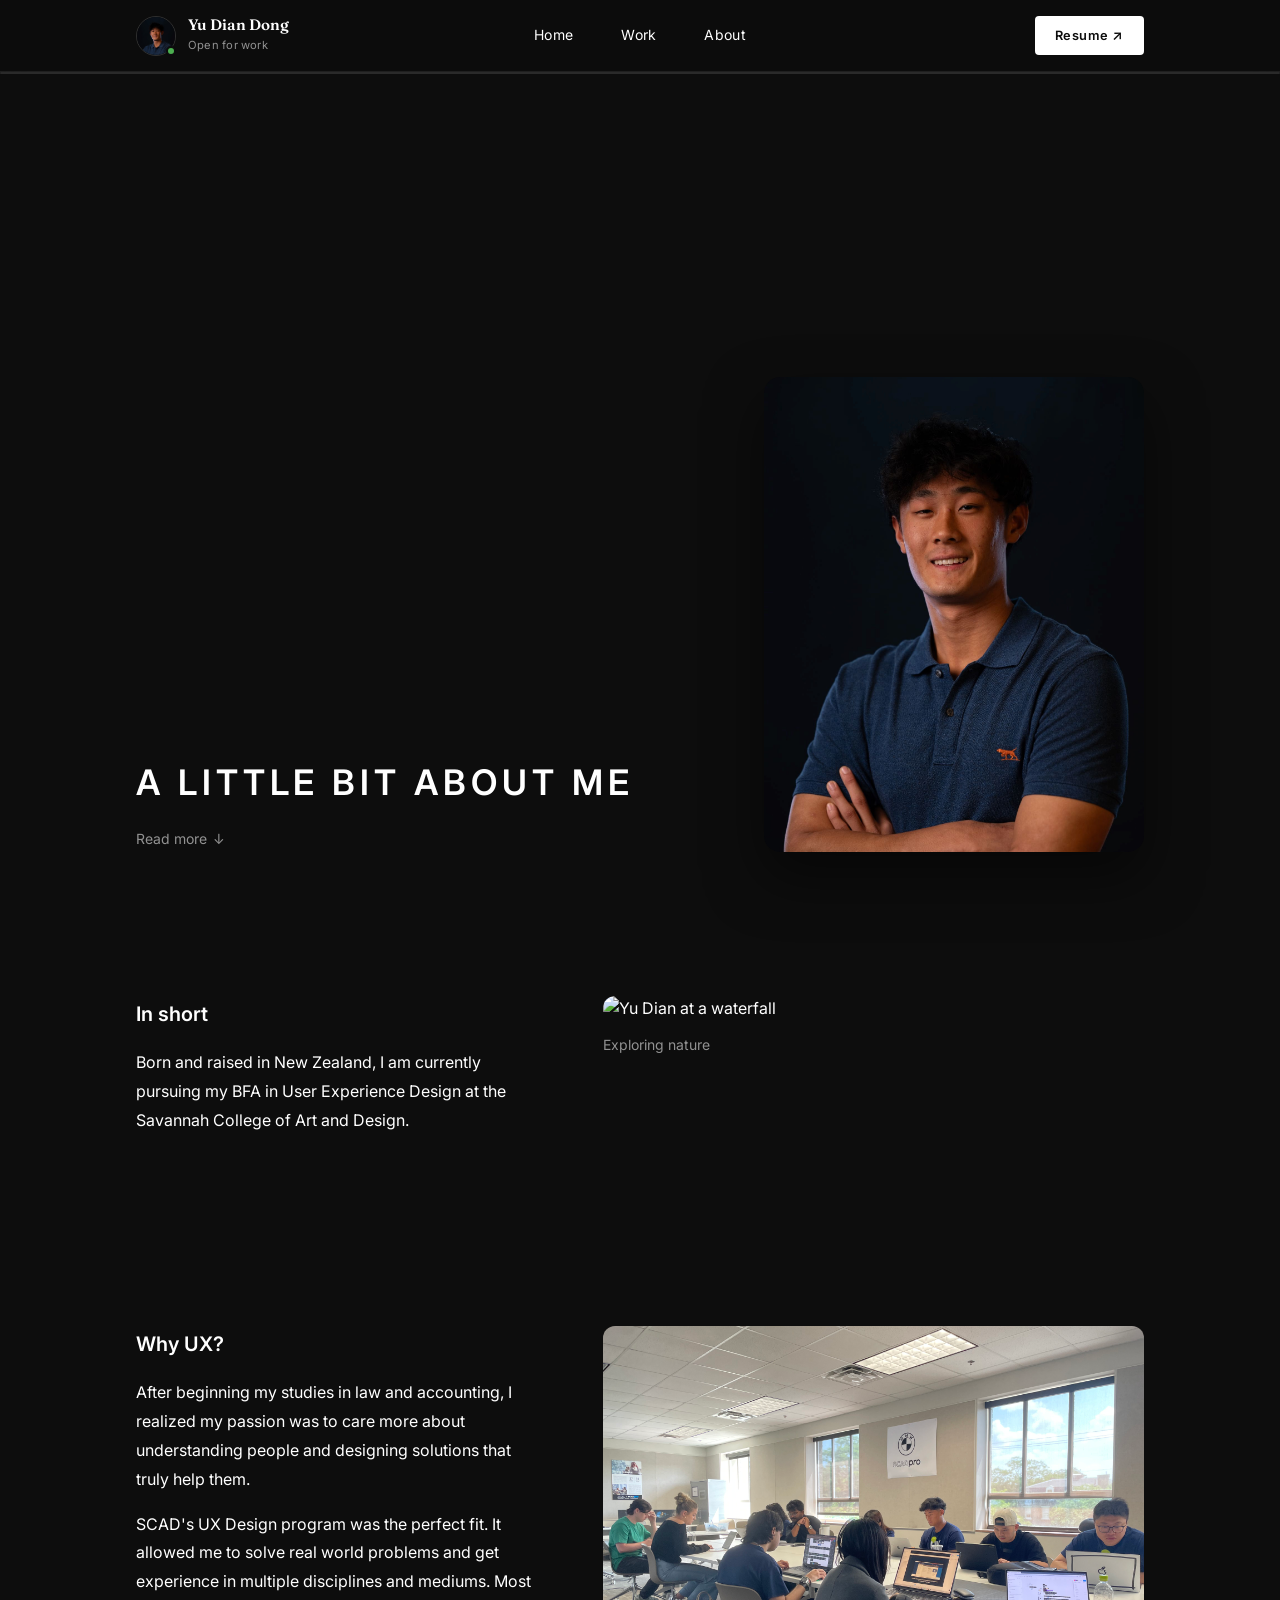
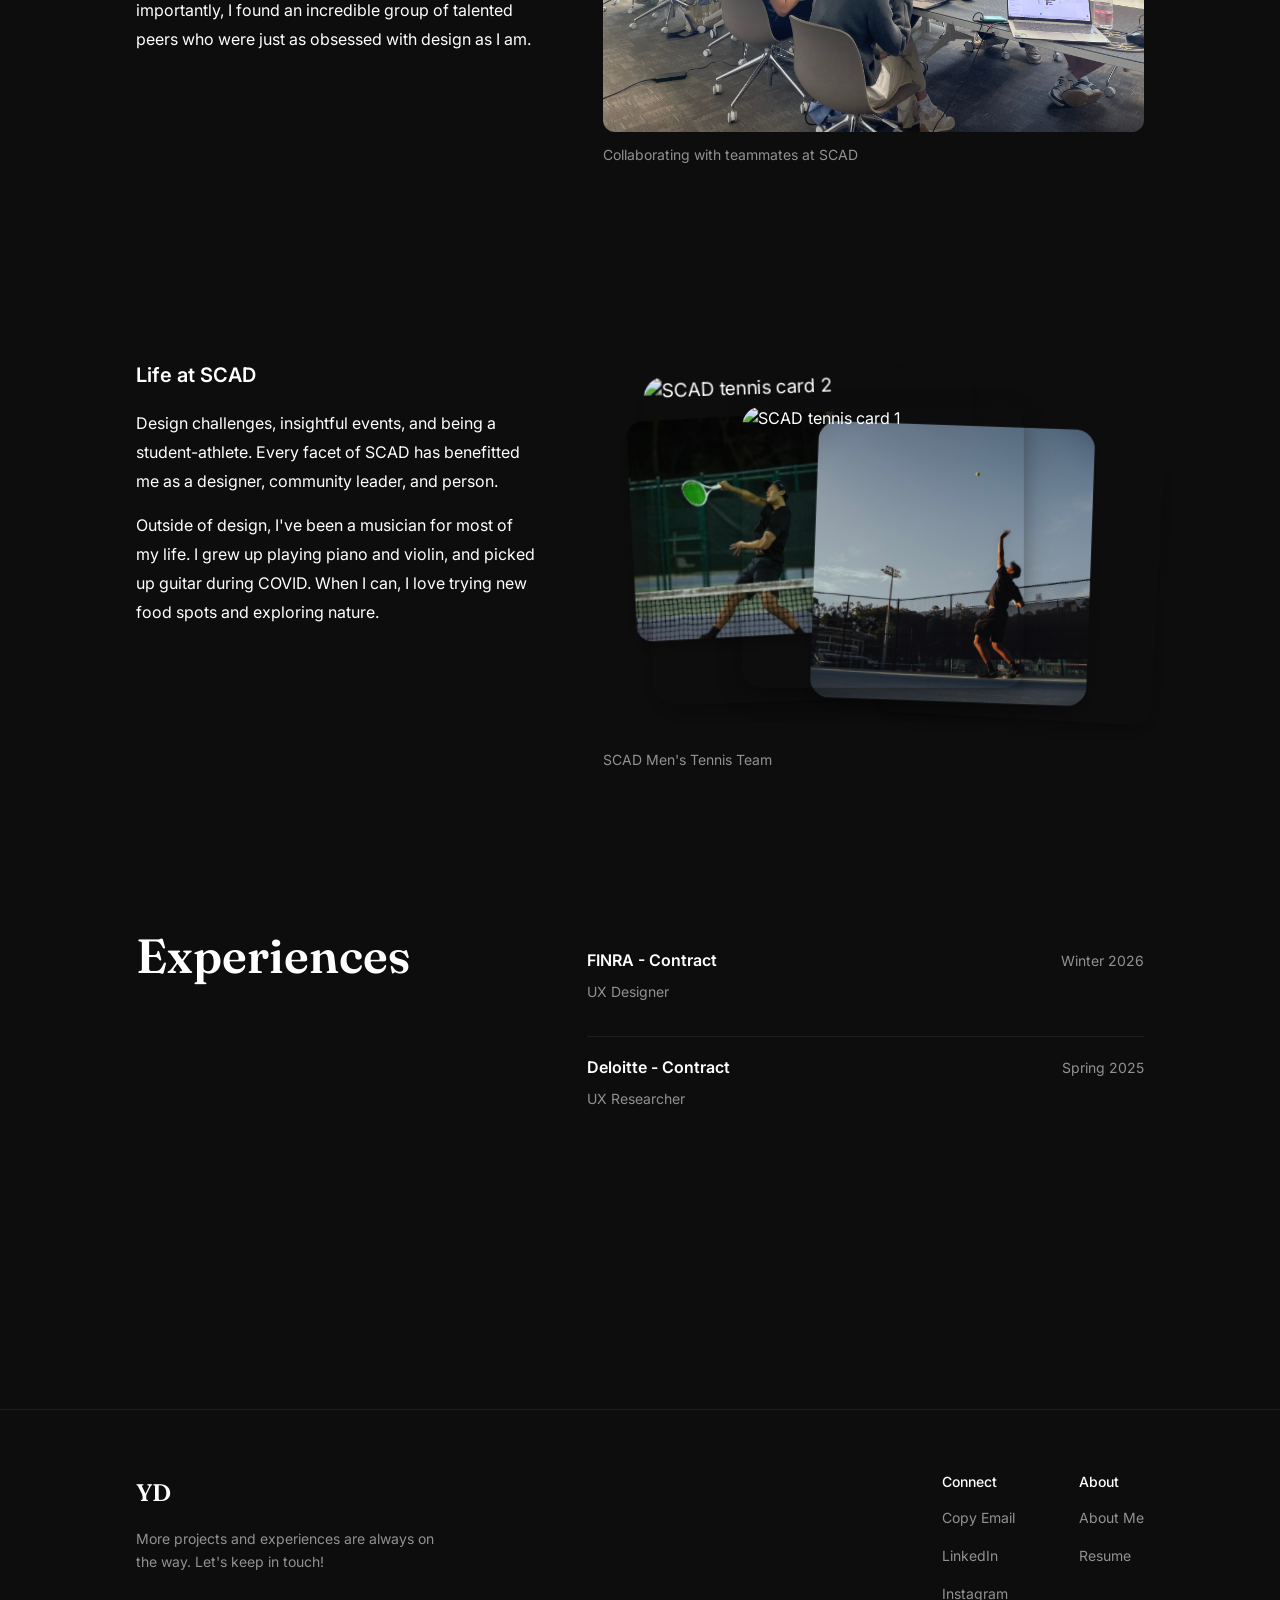
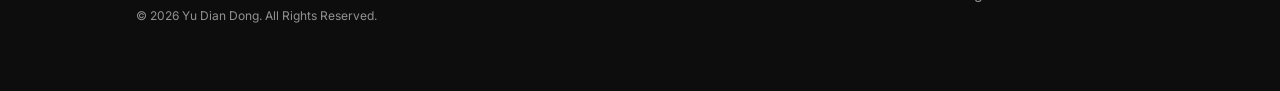
==== commit 20ccd30a: "your changes" ====
--- a/about.html
+++ b/about.html
@@ -358,7 +358,7 @@
             data-lightbox-crop-src-px="28"
           ><img src="images/bouncecard4.JPG" alt="SCAD tennis card 4" /></div>
           <div class="bounce-card card-3" data-index="3" role="button" tabindex="0" aria-label="Open tennis photo 4 in full screen"><img src="images/Bouncecard2.JPG" alt="SCAD tennis card 2" /></div>
-          <div class="bounce-card card-4" data-index="4" role="button" tabindex="0" aria-label="Open tennis photo 5 in full screen"><img src="images/bouncecard5.jpg" alt="SCAD tennis card 5" /></div>
+          <div class="bounce-card card-4" data-index="4" role="button" tabindex="0" aria-label="Open tennis photo 5 in full screen"><img src="images/bouncecard5.png" alt="SCAD tennis card 5" /></div>
         </div>
         <p
           style="
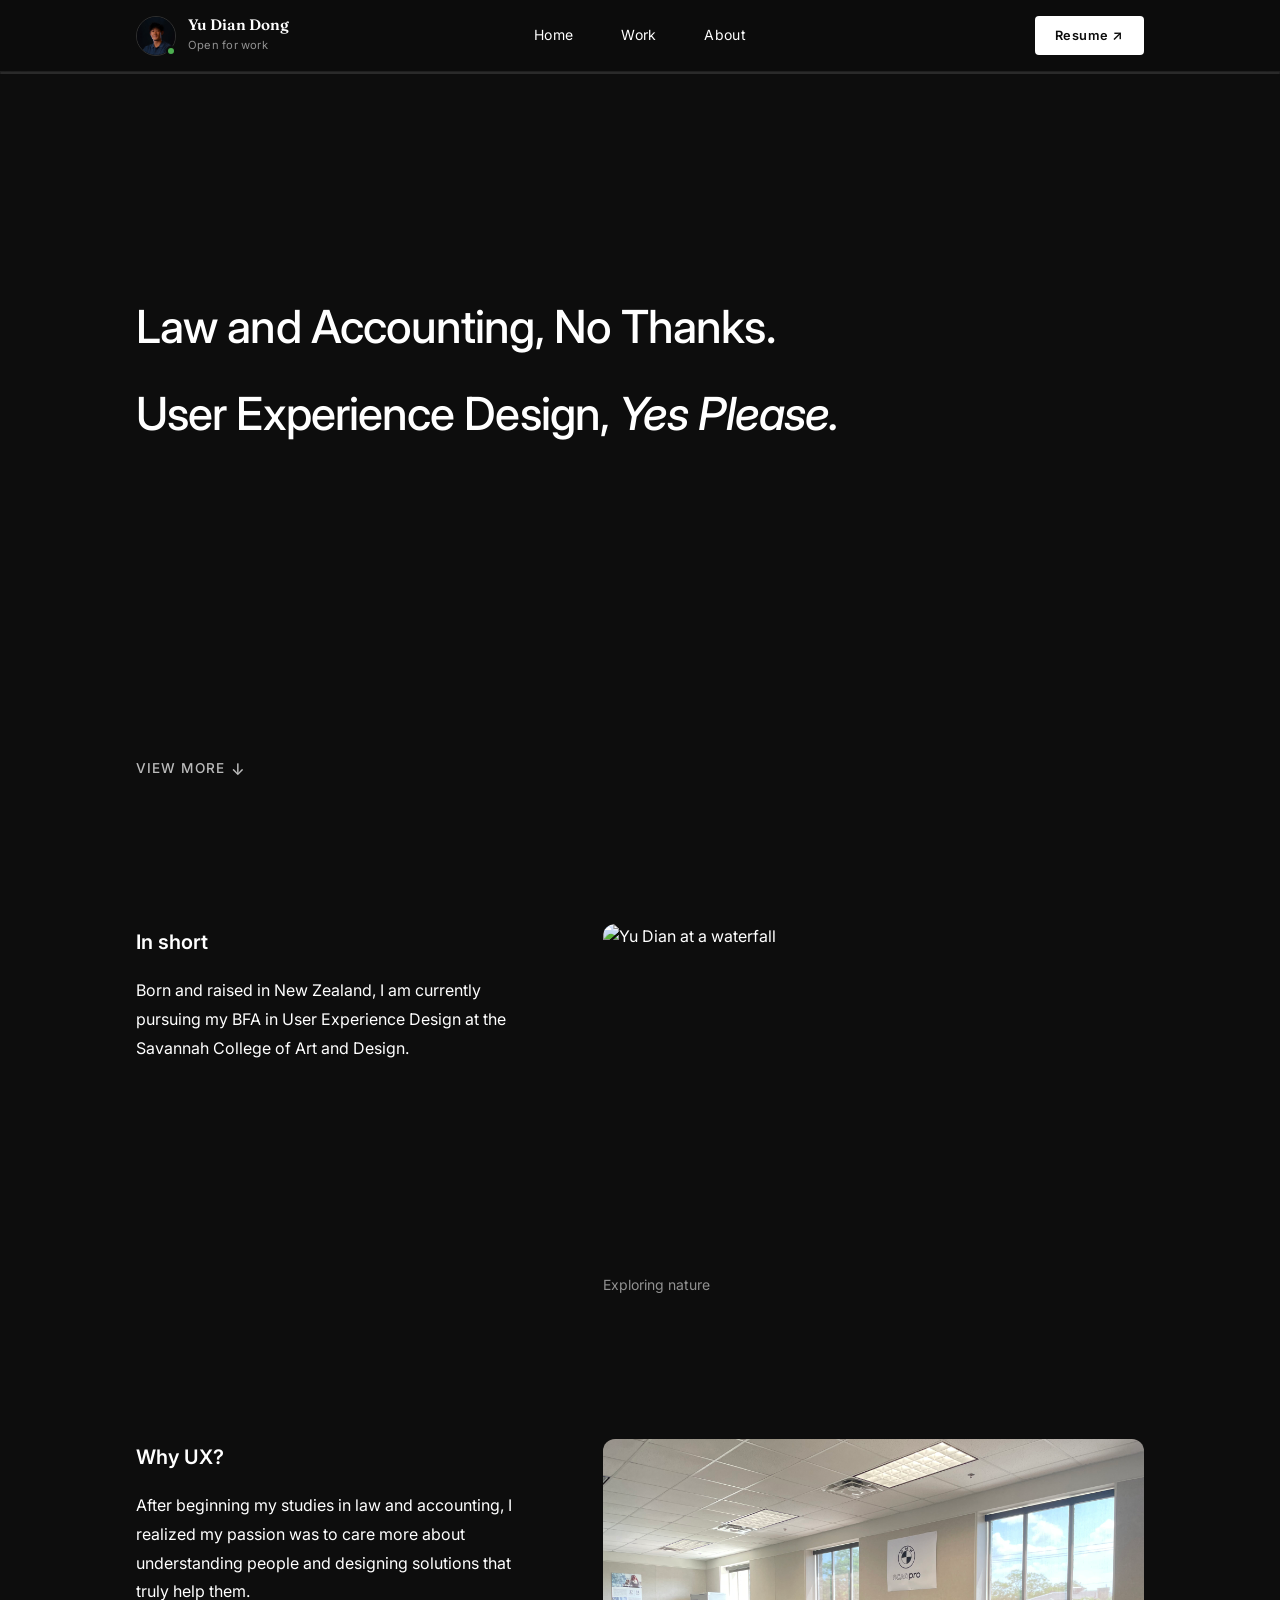
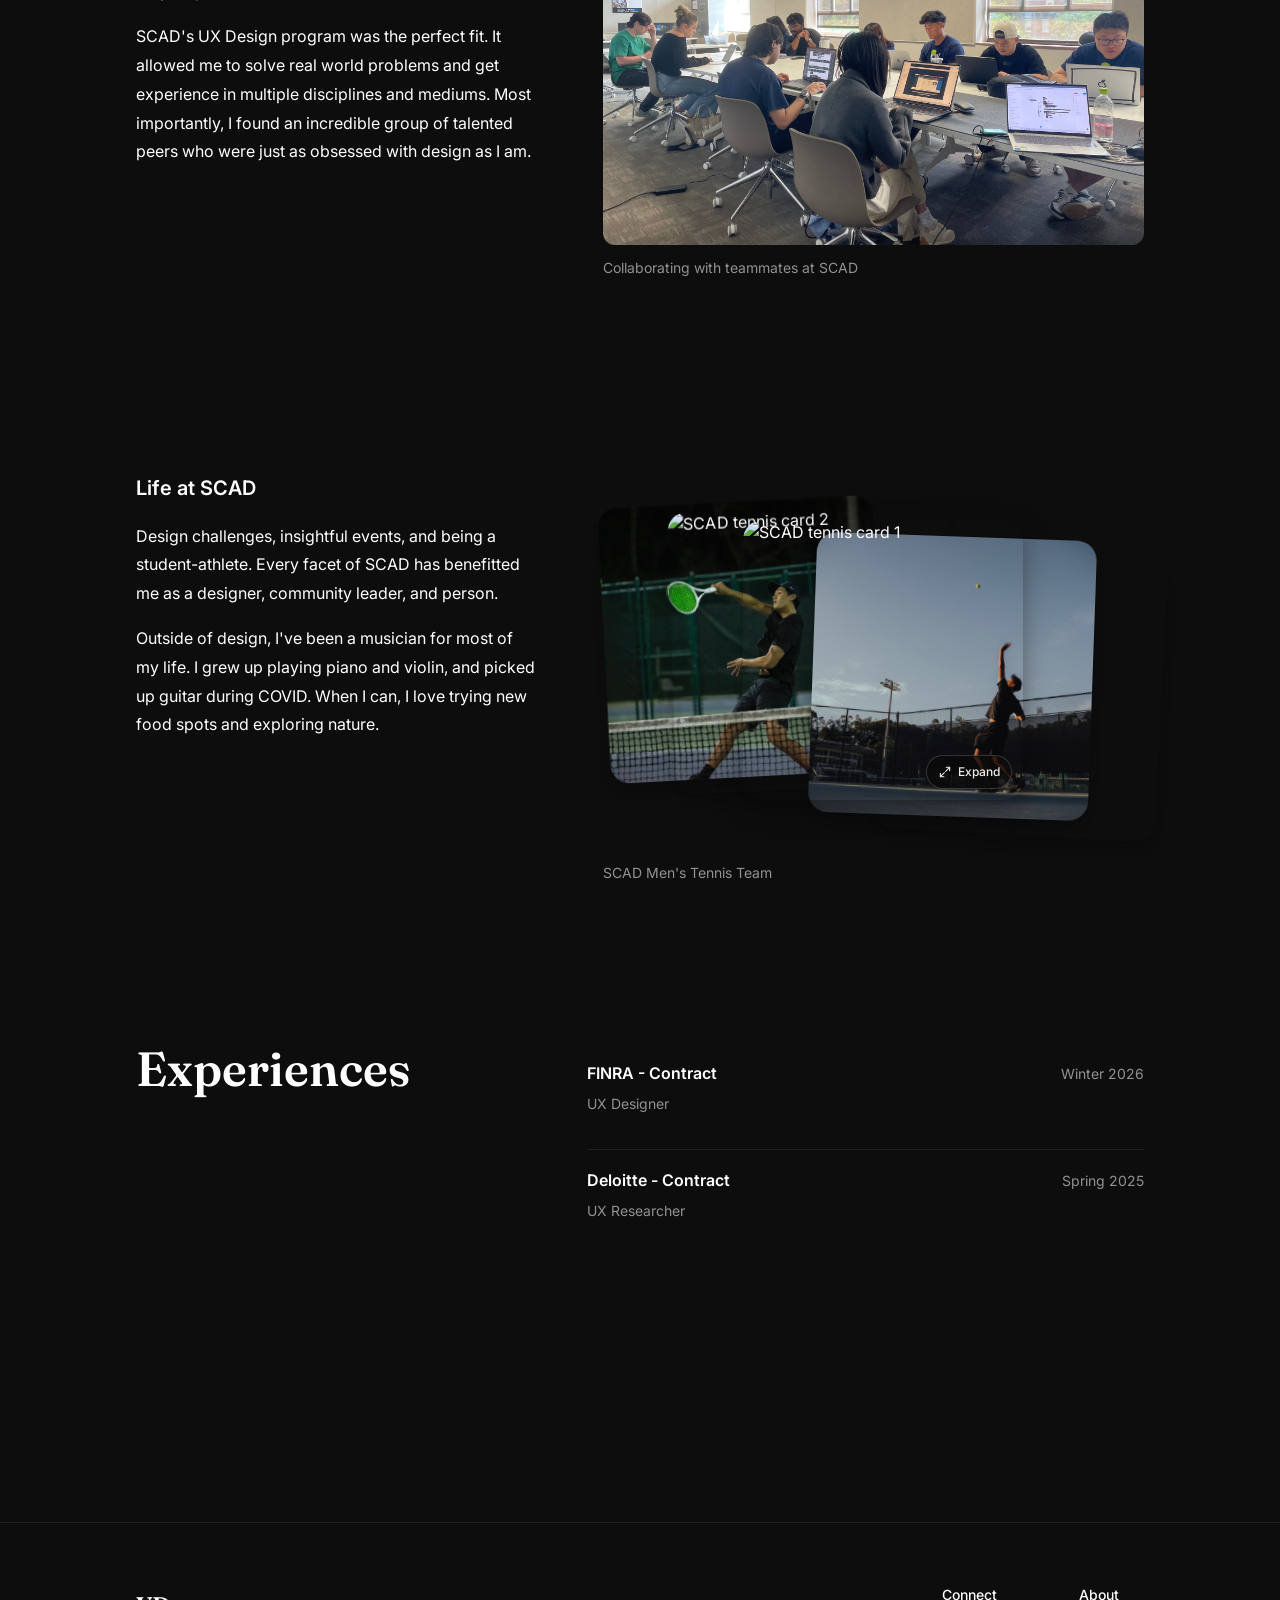
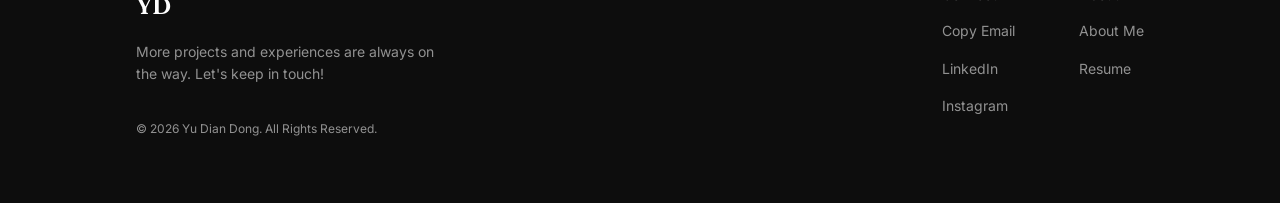
==== commit 79703f5b: "Updated website content" ====
--- a/about.html
+++ b/about.html
@@ -77,145 +77,43 @@
 
   <main class="case-study">
     <div class="case-study__inner">
-      <!-- Section 1: Hero -->
-      <section
-        id="about-hero"
-        class="reveal"
-        style="
-          min-height: 100vh;
-          display: flex;
-          flex-direction: column;
-          justify-content: space-between;
-          padding: var(--space-64) 0 var(--space-48);
-        "
-      >
-        <div style="margin-top: var(--space-48);"></div>
-        <div class="about-hero__content" style="display: flex; flex-wrap: nowrap; align-items: flex-end; gap: var(--space-40); justify-content: space-between;">
-          <div style="flex: 1 1 auto; min-width: 0;">
-            <p
-              class="about-hero__title"
-              style="
-                font-family: 'Inter', system-ui, sans-serif;
-                font-size: clamp(1.35rem, 3.2vw, 2.2rem);
-                font-weight: 600;
-                letter-spacing: 0.14em;
-                text-transform: uppercase;
-                color: white;
-                margin: 0 0 var(--space-24);
-                line-height: 1.15;
-              "
-            >
-              A little Bit About Me
-            </p>
-            <a
-              href="#in-short"
-              style="
-                font-family: 'Inter', system-ui, sans-serif;
-                font-size: var(--font-small);
-                font-weight: 400;
-                color: var(--color-text-muted);
-                text-decoration: none;
-                display: inline-flex;
-                align-items: center;
-                gap: 0.35rem;
-              "
-            >
-              <span>Read more</span>
-              <span aria-hidden="true">↓</span>
-            </a>
-          </div>
-          <div class="about-hero__portrait" style="flex: 0 0 auto; margin-left: auto;">
-            <img
-              src="images/hero-portrait.jpg"
-              alt="Yu Dian Dong portrait"
-              width="320"
-              height="320"
-              style="
-                width: 100%;
-                max-width: 380px;
-                height: auto;
-                aspect-ratio: 4 / 5;
-                object-fit: cover;
-                object-position: center 12%;
-                border-radius: 16px;
-                display: block;
-                box-shadow: 0 24px 56px rgba(0, 0, 0, 0.5);
-              "
-            >
-          </div>
-        </div>
-      </section>
-    </div>
-
-    <div class="case-study__inner">
-    <!-- Section 2: In short -->
+    <!-- Section 0: About hero -->
+    <section class="about-hero" aria-labelledby="about-hero-heading">
+      <h1 id="about-hero-heading" class="about-hero__title">
+        <span class="about-hero__line">Law and Accounting, No Thanks.</span>
+        <span class="about-hero__line">User Experience Design, <em class="about-hero__em">Yes Please.</em></span>
+      </h1>
+      <a href="#in-short" class="about-view-more about-view-more--left" aria-label="View more about me">
+        <span>View more</span>
+        <span class="about-view-more__arrow" aria-hidden="true">↓</span>
+      </a>
+    </section>
+
+    <!-- Section 1: In short -->
     <section
       id="in-short"
-      class="reveal"
-      style="
-        padding: var(--space-96) 0;
-        display: flex;
-        flex-direction: row;
-        align-items: flex-start;
-        gap: var(--space-64);
-        flex-wrap: wrap;
-      "
+      class="about-landing reveal"
     >
-      <div style="flex: 0 1 40%; min-width: 260px;">
-        <p
-          style="
-            font-family: 'Inter', system-ui, sans-serif;
-            font-size: 1.25rem;
-            font-weight: 600;
-            color: var(--color-text);
-            margin: 0 0 var(--space-16);
-          "
-        >
-          In short
-        </p>
-        <p
-          style="
-            font-family: 'Inter', system-ui, sans-serif;
-            font-size: 1rem;
-            font-weight: 400;
-            line-height: 1.8;
-            color: var(--color-text);
-            margin: 0;
-          "
-        >
-          Born and raised in New Zealand, I am currently pursuing my BFA in User Experience Design at the Savannah College of Art and Design.
-        </p>
-      </div>
-      <div style="flex: 1 1 50%; min-width: 280px;">
-        <img
-          src="images/inshorteshaylad.png"
-          alt="Yu Dian at a waterfall"
-          style="
-            width: 100%;
-            height: auto;
-            max-height: 380px;
-            object-fit: cover;
-            object-position: center 40%;
-            border-radius: 12px;
-            display: block;
-          "
-        >
-        <p
-          style="
-            font-family: 'Inter', system-ui, sans-serif;
-            font-size: var(--font-small);
-            font-weight: 400;
-            color: var(--color-text-muted);
-            margin: var(--space-12) 0 0;
-            line-height: 1.5;
-          "
-        >
-          Exploring nature
-        </p>
+      <div class="about-landing__row">
+        <div class="about-landing__copy">
+          <p class="about-landing__heading">In short</p>
+          <p class="about-landing__body">
+            Born and raised in New Zealand, I am currently pursuing my BFA in User Experience Design at the Savannah College of Art and Design.
+          </p>
+        </div>
+        <div class="about-landing__media">
+          <img
+            src="images/inshorteshaylad.png"
+            alt="Yu Dian at a waterfall"
+            width="800"
+            height="500"
+          >
+          <p class="about-landing__caption">Exploring nature</p>
+        </div>
       </div>
     </section>
 
-    <!-- Section 3: Why UX? -->
+    <!-- Section 2: Why UX? -->
     <section
       id="why-ux"
       class="reveal"
@@ -347,7 +245,15 @@
       </div>
       <div style="flex: 1 1 50%; min-width: 280px; overflow: visible;">
         <div id="bounce-cards-container" style="position: relative; width: 680px; height: 380px; margin-left: -60px; display: flex; justify-content: center; align-items: center; flex-shrink: 0;">
-          <div class="bounce-card card-0" data-index="0" role="button" tabindex="0" aria-label="Open tennis photo 1 in full screen"><img src="images/bounccard1.jpg" alt="SCAD tennis card 1" /></div>
+          <div class="bounce-card card-0" data-index="0" role="button" tabindex="0" aria-label="Open tennis photo 1 in full screen">
+            <img src="images/bounccard1.jpg" alt="SCAD tennis card 1" />
+            <span class="bounce-card__expand" aria-hidden="true">
+              <svg width="14" height="14" viewBox="0 0 24 24" fill="none" xmlns="http://www.w3.org/2000/svg">
+                <path d="M14 4h6v6M10 20H4v-6M20 4l-7 7M4 20l7-7" stroke="currentColor" stroke-width="1.8" stroke-linecap="round" stroke-linejoin="round"/>
+              </svg>
+              Expand
+            </span>
+          </div>
           <div class="bounce-card card-1" data-index="1" role="button" tabindex="0" aria-label="Open tennis photo 2 in full screen"><img src="images/Bouncecard3.jpg" alt="SCAD tennis card 3" /></div>
           <div
             class="bounce-card card-2"
@@ -660,8 +566,8 @@
     aria-hidden="true"
   >
     <div class="tennis-lightbox__backdrop" data-lightbox-close tabindex="-1"></div>
-    <button type="button" class="tennis-lightbox__close" id="tennis-lightbox-close" aria-label="Close gallery">
-      <span aria-hidden="true">&times;</span>
+    <button type="button" class="tennis-lightbox__close" id="tennis-lightbox-close" data-lightbox-close aria-label="Tap to close">
+      Tap to close
     </button>
     <button type="button" class="tennis-lightbox__nav tennis-lightbox__nav--prev" id="tennis-lightbox-prev" aria-label="Previous photo">
       <svg width="24" height="24" viewBox="0 0 24 24" fill="none" xmlns="http://www.w3.org/2000/svg" aria-hidden="true">
--- a/css/style.css
+++ b/css/style.css
@@ -432,9 +432,9 @@
    -------------------------------------------------------------- */
 
 .hero {
-  min-height: 100vh;
+  min-height: 85vh;
   background-color: var(--color-bg);
-  padding: var(--space-64) 0;
+  padding: var(--space-64) 0 var(--space-32);
   margin-top: 60px;
   display: flex;
   align-items: center;
@@ -507,7 +507,7 @@
   font-weight: 500;
   color: #007FFF;
   line-height: 1.5;
-  max-width: 44ch;
+  max-width: 70ch;
   margin-bottom: var(--space-48);
   text-align: center;
   opacity: 0;
@@ -616,12 +616,12 @@
 
 .work {
   background-color: var(--color-bg);
-  padding: var(--space-64) 0;
+  padding: var(--space-48) 0 var(--space-64);
 }
 
 @media (min-width: 1024px) {
   .work {
-    padding: var(--space-128) 0;
+    padding: var(--space-64) 0 var(--space-128);
   }
 }
 
@@ -687,10 +687,6 @@
   cursor: default;
 }
 
-.case-card--static .case-card__media {
-  cursor: url("data:image/svg+xml,%3Csvg xmlns='http://www.w3.org/2000/svg' width='120' height='36' viewBox='0 0 120 36'%3E%3Cdefs%3E%3ClinearGradient id='lg' x1='0%25' y1='0%25' x2='0%25' y2='100%25'%3E%3Cstop offset='0%25' stop-color='%23FFFFFF'/%3E%3Cstop offset='100%25' stop-color='%23E5E7EB'/%3E%3C/linearGradient%3E%3C/defs%3E%3Crect x='2' y='2' width='116' height='32' rx='16' ry='16' fill='url(%23lg)' stroke='%23000000' stroke-width='1.8'/%3E%3Ctext x='60' y='23' text-anchor='middle' font-family='system-ui, sans-serif' font-size='13' font-style='italic' fill='%23000000'%3EComing Soon%3C/text%3E%3C/svg%3E") 60 18, default;
-}
-
 .case-card__media {
   position: relative;
   aspect-ratio: 16 / 9;
@@ -743,24 +739,21 @@
   padding: 0;
 }
 
-.case-card__media--placeholder {
-  display: flex;
-  align-items: center;
-  justify-content: center;
-  background: #0B0F18;
-  overflow: hidden;
-}
-
-.case-card__coming-soon-img {
-  width: 100%;
-  height: 100%;
+.case-card__media--slack {
+  background: #FFFFFF;
+}
+
+.case-card__media--slack img {
   object-fit: cover;
-  object-position: center 18%;
+  object-position: 58% 42%;
   padding: 0;
-  display: block;
-  transform: scale(1.8);
+  transform: scale(1.55);
   transform-origin: center;
-  filter: drop-shadow(0 16px 40px rgba(0, 0, 0, 0.55));
+}
+
+.case-card--link:hover .case-card__media--slack img,
+.case-card--link:focus-visible .case-card__media--slack img {
+  transform: scale(1.62);
 }
 
 .case-card__status {
@@ -809,10 +802,6 @@
   font-style: normal;
 }
 
-.case-card--static .case-card__time {
-  font-style: italic;
-}
-
 .case-card__desc {
   font-family: 'Inter', system-ui, sans-serif;
   font-size: var(--font-small);
@@ -1393,6 +1382,123 @@
   object-position: center center;
 }
 
+.nest-expand {
+  position: relative;
+  display: block;
+  width: 100%;
+  height: 100%;
+  padding: 0;
+  margin: 0;
+  border: none;
+  background: transparent;
+  cursor: zoom-in;
+  text-align: left;
+  overflow: hidden;
+  border-radius: inherit;
+}
+
+.nest-expand:focus-visible {
+  outline: 2px solid #007FFF;
+  outline-offset: 3px;
+}
+
+.nest-expand__chip {
+  position: absolute;
+  right: 0.75rem;
+  bottom: 0.75rem;
+  z-index: 1;
+  display: inline-flex;
+  align-items: center;
+  gap: 0.4rem;
+  padding: 0.45rem 0.75rem;
+  border-radius: 999px;
+  background: rgba(10, 10, 10, 0.82);
+  border: 1px solid rgba(255, 255, 255, 0.18);
+  color: #FFFFFF;
+  font-family: 'Inter', system-ui, sans-serif;
+  font-size: 0.78rem;
+  font-weight: 500;
+  pointer-events: none;
+}
+
+.nest-expand-lightbox {
+  position: fixed;
+  inset: 0;
+  z-index: 320;
+  display: flex;
+  align-items: center;
+  justify-content: center;
+  padding: clamp(3.5rem, 8vh, 4.5rem) clamp(1rem, 4vw, 2.5rem) clamp(1.5rem, 4vh, 2.5rem);
+  opacity: 0;
+  visibility: hidden;
+  pointer-events: none;
+  transition: opacity 0.25s ease, visibility 0.25s ease;
+}
+
+.nest-expand-lightbox.is-open {
+  opacity: 1;
+  visibility: visible;
+  pointer-events: auto;
+}
+
+.nest-expand-lightbox__backdrop {
+  position: absolute;
+  inset: 0;
+  background: rgba(0, 0, 0, 0.9);
+  cursor: pointer;
+}
+
+.nest-expand-lightbox__close {
+  position: absolute;
+  top: clamp(0.85rem, 2.5vh, 1.35rem);
+  right: clamp(0.85rem, 2.5vw, 1.5rem);
+  z-index: 2;
+  border: 1px solid rgba(255, 255, 255, 0.2);
+  border-radius: 999px;
+  background: rgba(12, 12, 12, 0.88);
+  color: #FFFFFF;
+  font-family: 'Inter', system-ui, sans-serif;
+  font-size: 0.85rem;
+  font-weight: 500;
+  padding: 0.55rem 0.95rem;
+  cursor: pointer;
+  transition: background 0.2s ease, border-color 0.2s ease;
+}
+
+.nest-expand-lightbox__close:hover,
+.nest-expand-lightbox__close:focus-visible {
+  background: rgba(0, 127, 255, 0.22);
+  border-color: rgba(0, 127, 255, 0.55);
+  outline: none;
+}
+
+.nest-expand-lightbox__stage {
+  position: relative;
+  z-index: 1;
+  width: min(96vw, 1180px);
+  max-height: min(86vh, 900px);
+  display: flex;
+  align-items: center;
+  justify-content: center;
+  pointer-events: none;
+}
+
+.nest-expand-lightbox__img {
+  max-width: 100%;
+  max-height: min(86vh, 900px);
+  width: auto;
+  height: auto;
+  object-fit: contain;
+  border-radius: 12px;
+  box-shadow: 0 24px 64px rgba(0, 0, 0, 0.55);
+  pointer-events: none;
+  user-select: none;
+}
+
+body.nest-expand-open {
+  overflow: hidden;
+}
+
 /* Raw images (no wrapper background) */
 .case-study__img-raw {
   margin-bottom: var(--space-64);
@@ -2161,6 +2267,1292 @@
 
 .case-study-finra .contact-footer {
   padding: var(--space-40) 0;
+}
+
+/* --------------------------------------------------------------
+   SLACK CASE STUDY — shared accent + The Project / The Problem
+   -------------------------------------------------------------- */
+
+.case-study-slack {
+  --slack-accent: #007FFF;
+  --slack-pass: #34D399;
+  --slack-pass-soft: rgba(52, 211, 153, 0.14);
+  --slack-pass-border: rgba(52, 211, 153, 0.45);
+  --slack-fail: #F87171;
+  --slack-fail-soft: rgba(248, 113, 113, 0.14);
+  --slack-fail-border: rgba(248, 113, 113, 0.45);
+}
+
+.case-study-slack .case-study__section#overview {
+  padding-bottom: var(--space-80);
+}
+
+.case-study-slack__eyebrow,
+.case-study-slack .case-study__eyebrow {
+  color: var(--slack-accent);
+}
+
+.slack-project.case-study__section {
+  border-top: none;
+  padding: var(--space-48) 0 var(--space-96);
+}
+
+.slack-project__eyebrow {
+  font-family: 'Inter', system-ui, sans-serif;
+  font-size: var(--font-tiny);
+  font-weight: 500;
+  letter-spacing: 0.14em;
+  text-transform: uppercase;
+  color: var(--slack-accent);
+  margin: 0 0 var(--space-16);
+}
+
+.slack-project__title {
+  font-family: 'Fraunces', 'Times New Roman', serif;
+  font-weight: 600;
+  font-size: clamp(1.85rem, 3.6vw, 2.6rem);
+  color: #FFFFFF;
+  line-height: 1.25;
+  margin: 0 0 var(--space-48);
+  max-width: none;
+}
+
+.slack-project__grid {
+  display: grid;
+  grid-template-columns: 1fr;
+  gap: var(--space-32);
+  align-items: start;
+}
+
+@media (min-width: 900px) {
+  .slack-project__grid {
+    grid-template-columns: minmax(0, 1.2fr) minmax(320px, 1fr);
+    column-gap: clamp(2.5rem, 5vw, 4.5rem);
+    row-gap: var(--space-40);
+  }
+}
+
+.slack-project__main {
+  display: flex;
+  flex-direction: column;
+  gap: var(--space-32);
+}
+
+.slack-project__body {
+  font-family: 'Inter', system-ui, sans-serif;
+  font-size: 1rem;
+  font-weight: 400;
+  color: rgba(255, 255, 255, 0.78);
+  line-height: 1.9;
+  margin: 0;
+  max-width: 58ch;
+}
+
+.slack-project__pills {
+  list-style: none;
+  display: flex;
+  flex-wrap: wrap;
+  gap: 0.7rem 0.75rem;
+  margin: 0;
+  padding: 0;
+  max-width: 36rem;
+}
+
+.slack-project__pills li {
+  font-family: 'Inter', system-ui, sans-serif;
+  font-size: 0.85rem;
+  font-weight: 500;
+  color: rgba(255, 255, 255, 0.78);
+  padding: 0.6rem 1rem;
+  border-radius: 999px;
+  border: 1px solid rgba(255, 255, 255, 0.22);
+  background: transparent;
+}
+
+.slack-project__role {
+  background: rgba(255, 255, 255, 0.05);
+  border: 1px solid rgba(255, 255, 255, 0.22);
+  border-radius: 24px;
+  padding: clamp(2rem, 3.5vw, 2.75rem) clamp(1.75rem, 3vw, 2.5rem);
+  min-height: 100%;
+  box-shadow:
+    0 0 0 1px rgba(255, 255, 255, 0.04),
+    0 0 18px rgba(255, 255, 255, 0.06);
+  transform: scale(1);
+  transform-origin: top center;
+  transition:
+    transform 0.3s ease,
+    box-shadow 0.3s ease,
+    border-color 0.3s ease,
+    background 0.3s ease;
+  will-change: transform;
+}
+
+.slack-project__role:hover {
+  transform: scale(1.035);
+  border-color: rgba(255, 255, 255, 0.4);
+  background: rgba(255, 255, 255, 0.07);
+  box-shadow:
+    0 0 0 1px rgba(255, 255, 255, 0.08),
+    0 0 24px rgba(255, 255, 255, 0.12);
+}
+
+.slack-project__role-label {
+  font-family: 'Inter', system-ui, sans-serif;
+  font-size: var(--font-tiny);
+  font-weight: 600;
+  letter-spacing: 0.12em;
+  text-transform: uppercase;
+  color: rgba(255, 255, 255, 0.45);
+  margin: 0 0 var(--space-20);
+}
+
+.slack-project__role-body {
+  font-family: 'Inter', system-ui, sans-serif;
+  font-size: 1rem;
+  font-weight: 400;
+  color: rgba(255, 255, 255, 0.88);
+  line-height: 1.85;
+  margin: 0;
+}
+
+/* Slack — The Problem */
+.slack-problem.case-study__section {
+  border-top: none;
+  padding: var(--space-64) 0 var(--space-96);
+}
+
+.slack-problem__eyebrow {
+  display: inline-flex;
+  align-items: center;
+  gap: 0.7rem;
+  font-family: 'Inter', system-ui, sans-serif;
+  font-size: var(--font-tiny);
+  font-weight: 600;
+  letter-spacing: 0.14em;
+  text-transform: uppercase;
+  color: var(--slack-accent);
+  margin: 0 0 var(--space-24);
+}
+
+.slack-problem__rule {
+  display: block;
+  width: 1.75rem;
+  height: 2px;
+  background: var(--slack-accent);
+  flex-shrink: 0;
+}
+
+.slack-problem__title {
+  font-family: 'Fraunces', 'Times New Roman', serif;
+  font-weight: 600;
+  font-size: clamp(2rem, 4vw, 2.85rem);
+  color: #FFFFFF;
+  line-height: 1.15;
+  margin: 0 0 var(--space-40);
+  max-width: none;
+}
+
+.slack-problem__body {
+  font-family: 'Inter', system-ui, sans-serif;
+  font-size: 1.05rem;
+  font-weight: 400;
+  color: rgba(255, 255, 255, 0.72);
+  line-height: 1.85;
+  margin: 0 0 var(--space-40);
+  max-width: none;
+}
+
+.slack-problem__callout {
+  font-family: 'Inter', system-ui, sans-serif;
+  font-size: 1.05rem;
+  font-weight: 400;
+  color: rgba(255, 255, 255, 0.82);
+  line-height: 1.8;
+  margin: 0;
+  max-width: none;
+  padding-left: var(--space-20);
+  border-left: 4px solid var(--slack-accent);
+}
+
+/* Slack — Process */
+.slack-process.case-study__section {
+  border-top: none;
+  padding: var(--space-64) 0 var(--space-96);
+}
+
+.slack-process__eyebrow {
+  display: inline-flex;
+  align-items: center;
+  gap: 0.7rem;
+  font-family: 'Inter', system-ui, sans-serif;
+  font-size: var(--font-tiny);
+  font-weight: 600;
+  letter-spacing: 0.14em;
+  text-transform: uppercase;
+  color: var(--slack-accent);
+  margin: 0 0 var(--space-24);
+}
+
+.slack-process__rule {
+  display: block;
+  width: 1.75rem;
+  height: 2px;
+  background: var(--slack-accent);
+  flex-shrink: 0;
+}
+
+.slack-process__title {
+  font-family: 'Fraunces', 'Times New Roman', serif;
+  font-weight: 600;
+  font-size: clamp(2rem, 4vw, 2.85rem);
+  color: #FFFFFF;
+  line-height: 1.2;
+  margin: 0 0 var(--space-40);
+}
+
+.slack-process__intro {
+  font-family: 'Inter', system-ui, sans-serif;
+  font-size: 1.05rem;
+  font-weight: 400;
+  color: rgba(255, 255, 255, 0.72);
+  line-height: 1.85;
+  margin: 0 0 var(--space-48);
+  max-width: none;
+}
+
+.slack-process__list {
+  list-style: none;
+  margin: 0;
+  padding: 0;
+  display: flex;
+  flex-direction: column;
+  gap: 0;
+}
+
+.slack-process__step {
+  display: grid;
+  grid-template-columns: 2.75rem 1fr;
+  column-gap: var(--space-24);
+  align-items: start;
+  position: relative;
+  padding-bottom: var(--space-40);
+}
+
+.slack-process__step:last-child {
+  padding-bottom: 0;
+}
+
+.slack-process__step:not(:last-child)::before {
+  content: '';
+  position: absolute;
+  left: calc(2.75rem / 2);
+  top: 2.75rem;
+  bottom: 0;
+  width: 1px;
+  background: rgba(0, 127, 255, 0.35);
+  transform: translateX(-50%);
+}
+
+.slack-process__num {
+  width: 2.75rem;
+  height: 2.75rem;
+  border-radius: 50%;
+  background: var(--slack-accent);
+  color: #FFFFFF;
+  font-family: 'Inter', system-ui, sans-serif;
+  font-size: 0.85rem;
+  font-weight: 600;
+  letter-spacing: 0.04em;
+  display: inline-flex;
+  align-items: center;
+  justify-content: center;
+  position: relative;
+  z-index: 1;
+  flex-shrink: 0;
+}
+
+.slack-process__content {
+  padding-top: 0.35rem;
+}
+
+.slack-process__step-title {
+  font-family: 'Inter', system-ui, sans-serif;
+  font-size: 1.15rem;
+  font-weight: 600;
+  color: #FFFFFF;
+  margin: 0 0 var(--space-12);
+}
+
+.slack-process__step-body {
+  font-family: 'Inter', system-ui, sans-serif;
+  font-size: 1rem;
+  font-weight: 400;
+  color: rgba(255, 255, 255, 0.68);
+  line-height: 1.8;
+  margin: 0;
+  max-width: none;
+}
+
+/* Slack — Heuristic Evaluation */
+.slack-heuristic.case-study__section {
+  border-top: none;
+  padding: clamp(1.5rem, 4vh, 3rem) 0;
+  min-height: auto;
+}
+
+.slack-heuristic__eyebrow {
+  display: inline-flex;
+  align-items: center;
+  gap: 0.65rem;
+  font-family: 'Inter', system-ui, sans-serif;
+  font-size: var(--font-tiny);
+  font-weight: 600;
+  letter-spacing: 0.14em;
+  text-transform: uppercase;
+  color: var(--slack-accent);
+  margin: 0 0 clamp(0.75rem, 1.6vh, 1.15rem);
+}
+
+.slack-heuristic__rule {
+  display: block;
+  width: 1.75rem;
+  height: 2px;
+  background: var(--slack-accent);
+  flex-shrink: 0;
+}
+
+.slack-heuristic__title {
+  font-family: 'Fraunces', 'Times New Roman', serif;
+  font-weight: 600;
+  font-size: clamp(1.65rem, 3.2vw, 2.25rem);
+  color: #FFFFFF;
+  line-height: 1.15;
+  margin: 0 0 clamp(0.8rem, 1.7vh, 1.2rem);
+}
+
+.slack-heuristic__intro {
+  font-family: 'Inter', system-ui, sans-serif;
+  font-size: clamp(0.92rem, 1.5vw, 1rem);
+  font-weight: 400;
+  color: rgba(255, 255, 255, 0.72);
+  line-height: 1.65;
+  margin: 0 0 clamp(1.25rem, 3vh, 2.1rem);
+  max-width: none;
+}
+
+.slack-heuristic__grid {
+  display: grid;
+  grid-template-columns: 1fr;
+  gap: clamp(0.75rem, 1.6vh, 1.1rem);
+  margin-bottom: clamp(1.25rem, 3vh, 2.1rem);
+}
+
+@media (min-width: 768px) {
+  .slack-heuristic__grid {
+    grid-template-columns: repeat(2, minmax(0, 1fr));
+    gap: clamp(0.85rem, 1.8vh, 1.25rem);
+  }
+}
+
+.slack-heuristic__card {
+  background: rgba(255, 255, 255, 0.04);
+  border: 1px solid rgba(255, 255, 255, 0.12);
+  border-radius: 16px;
+  padding: clamp(1rem, 2.2vh, 1.4rem) clamp(1rem, 2vw, 1.35rem);
+  min-height: 0;
+  display: flex;
+  flex-direction: column;
+  align-items: flex-start;
+  box-shadow:
+    0 0 0 1px rgba(255, 255, 255, 0.03),
+    0 0 18px rgba(255, 255, 255, 0.04);
+}
+
+.slack-heuristic__badge {
+  display: inline-flex;
+  align-items: center;
+  justify-content: center;
+  width: auto;
+  min-width: 2.1rem;
+  align-self: flex-start;
+  padding: 0.28rem 0.5rem;
+  margin: 0 0 0.7rem;
+  border-radius: 6px;
+  background: rgba(0, 127, 255, 0.18);
+  color: var(--slack-accent);
+  font-family: 'Inter', system-ui, sans-serif;
+  font-size: 0.78rem;
+  font-weight: 700;
+  letter-spacing: 0.02em;
+  line-height: 1;
+}
+
+.slack-heuristic__card-title {
+  font-family: 'Inter', system-ui, sans-serif;
+  font-size: clamp(1rem, 1.6vw, 1.15rem);
+  font-weight: 600;
+  color: #FFFFFF;
+  margin: 0 0 0.45rem;
+  line-height: 1.25;
+}
+
+.slack-heuristic__card-body {
+  font-family: 'Inter', system-ui, sans-serif;
+  font-size: clamp(0.88rem, 1.3vw, 0.95rem);
+  font-weight: 400;
+  color: rgba(255, 255, 255, 0.68);
+  line-height: 1.55;
+  margin: 0;
+}
+
+.slack-heuristic__callout {
+  font-family: 'Inter', system-ui, sans-serif;
+  font-size: clamp(0.92rem, 1.5vw, 1rem);
+  font-weight: 400;
+  color: rgba(255, 255, 255, 0.82);
+  line-height: 1.6;
+  margin: 0;
+  max-width: none;
+  padding-left: var(--space-16);
+  border-left: 3px solid var(--slack-accent);
+}
+
+/* Slack — Moderated Testing */
+.slack-moderated.case-study__section {
+  border-top: none;
+  padding: var(--space-64) 0 var(--space-96);
+}
+
+.slack-moderated__eyebrow {
+  display: inline-flex;
+  align-items: center;
+  gap: 0.7rem;
+  font-family: 'Inter', system-ui, sans-serif;
+  font-size: var(--font-tiny);
+  font-weight: 600;
+  letter-spacing: 0.14em;
+  text-transform: uppercase;
+  color: var(--slack-accent);
+  margin: 0 0 var(--space-24);
+}
+
+.slack-moderated__rule {
+  display: block;
+  width: 1.75rem;
+  height: 2px;
+  background: var(--slack-accent);
+  flex-shrink: 0;
+}
+
+.slack-moderated__title {
+  font-family: 'Fraunces', 'Times New Roman', serif;
+  font-weight: 600;
+  font-size: clamp(1.85rem, 3.8vw, 2.7rem);
+  color: #FFFFFF;
+  line-height: 1.2;
+  margin: 0 0 var(--space-28);
+}
+
+.slack-moderated__intro {
+  font-family: 'Inter', system-ui, sans-serif;
+  font-size: 1.05rem;
+  font-weight: 400;
+  color: rgba(255, 255, 255, 0.72);
+  line-height: 1.85;
+  margin: 0 0 var(--space-48);
+  max-width: none;
+}
+
+.slack-moderated__table-wrap {
+  margin: 0 0 var(--space-96);
+  border-radius: 16px;
+  overflow: hidden;
+  border: 1px solid rgba(255, 255, 255, 0.1);
+  background: rgba(255, 255, 255, 0.03);
+}
+
+.slack-moderated__table-img {
+  display: block;
+  width: 100%;
+  height: auto;
+}
+
+.slack-finding {
+  margin: 0 0 var(--space-72);
+  max-width: none;
+}
+
+.slack-finding:last-child {
+  margin-bottom: 0;
+}
+
+.slack-finding__header {
+  display: flex;
+  align-items: flex-start;
+  gap: var(--space-16);
+  margin-bottom: var(--space-24);
+}
+
+.slack-finding__num {
+  flex-shrink: 0;
+  display: inline-flex;
+  align-items: center;
+  justify-content: center;
+  width: 2.5rem;
+  height: 2.5rem;
+  border-radius: 8px;
+  font-family: 'Inter', system-ui, sans-serif;
+  font-size: 0.9rem;
+  font-weight: 700;
+  line-height: 1;
+}
+
+.slack-finding__num--pass {
+  background: var(--slack-pass-soft);
+  border: 1px solid var(--slack-pass-border);
+  color: var(--slack-pass);
+}
+
+.slack-finding__num--fail {
+  background: var(--slack-fail-soft);
+  border: 1px solid var(--slack-fail-border);
+  color: var(--slack-fail);
+}
+
+.slack-finding__heading {
+  min-width: 0;
+  padding-top: 0.15rem;
+}
+
+.slack-finding__title {
+  font-family: 'Inter', system-ui, sans-serif;
+  font-size: clamp(1.25rem, 2vw, 1.45rem);
+  font-weight: 600;
+  color: #FFFFFF;
+  margin: 0 0 0.4rem;
+  line-height: 1.3;
+}
+
+.slack-finding__goal {
+  font-family: 'Inter', system-ui, sans-serif;
+  font-size: 1rem;
+  font-weight: 400;
+  font-style: italic;
+  color: rgba(255, 255, 255, 0.62);
+  margin: 0;
+  line-height: 1.5;
+}
+
+.slack-finding__goal em {
+  font-style: italic;
+}
+
+.slack-finding__stats {
+  display: flex;
+  flex-wrap: wrap;
+  gap: var(--space-12);
+  margin: 0 0 var(--space-24);
+}
+
+.slack-finding__stat {
+  min-width: 7.5rem;
+  padding: 0.85rem 1.15rem;
+  border-radius: 12px;
+  background: rgba(255, 255, 255, 0.05);
+  border: 1px solid rgba(255, 255, 255, 0.12);
+}
+
+.slack-finding__stat--severity {
+  background: var(--slack-fail-soft);
+  border-color: var(--slack-fail-border);
+}
+
+.slack-finding__stat-label {
+  display: block;
+  font-family: 'Inter', system-ui, sans-serif;
+  font-size: 0.7rem;
+  font-weight: 600;
+  letter-spacing: 0.12em;
+  text-transform: uppercase;
+  color: rgba(255, 255, 255, 0.5);
+  margin-bottom: 0.35rem;
+}
+
+.slack-finding__stat-label--fail {
+  color: var(--slack-fail);
+}
+
+.slack-finding__stat-value {
+  display: block;
+  font-family: 'Inter', system-ui, sans-serif;
+  font-size: clamp(1.55rem, 2.5vw, 1.9rem);
+  font-weight: 700;
+  line-height: 1.1;
+}
+
+.slack-finding__stat-value--pass {
+  color: var(--slack-pass);
+}
+
+.slack-finding__stat-value--fail {
+  color: var(--slack-fail);
+}
+
+.slack-finding__body {
+  font-family: 'Inter', system-ui, sans-serif;
+  font-size: 1.02rem;
+  font-weight: 400;
+  color: rgba(255, 255, 255, 0.74);
+  line-height: 1.8;
+  margin: 0 0 var(--space-20);
+  max-width: none;
+}
+
+.slack-finding__quote {
+  margin: 0 0 var(--space-20);
+  padding: clamp(1.25rem, 2.5vw, 1.75rem) clamp(1.25rem, 2.5vw, 1.85rem);
+  border-radius: 14px;
+  border: 1px solid rgba(255, 255, 255, 0.14);
+  background: rgba(255, 255, 255, 0.04);
+}
+
+.slack-finding__quote p {
+  font-family: 'Inter', system-ui, sans-serif;
+  font-size: 1.05rem;
+  font-weight: 400;
+  font-style: italic;
+  color: rgba(255, 255, 255, 0.78);
+  line-height: 1.7;
+  margin: 0;
+}
+
+.slack-finding__quote em {
+  font-style: italic;
+}
+
+.case-study-slack .thanks-label {
+  color: var(--slack-accent);
+}
+
+.case-study-slack .case-study__next-link:hover,
+.case-study-slack .case-study__next-link:focus-visible {
+  color: var(--slack-accent);
+}
+
+/* Slack — Designing Changes */
+.slack-design.case-study__section {
+  border-top: none;
+  padding: var(--space-48) 0 var(--space-96);
+}
+
+.slack-design__eyebrow {
+  display: inline-flex;
+  align-items: center;
+  gap: 0.7rem;
+  font-family: 'Inter', system-ui, sans-serif;
+  font-size: var(--font-tiny);
+  font-weight: 600;
+  letter-spacing: 0.14em;
+  text-transform: uppercase;
+  color: var(--slack-accent);
+  margin: 0 0 var(--space-20);
+}
+
+.slack-design__rule {
+  display: block;
+  width: 1.75rem;
+  height: 2px;
+  background: var(--slack-accent);
+  flex-shrink: 0;
+}
+
+.slack-design__title {
+  font-family: 'Fraunces', 'Times New Roman', serif;
+  font-weight: 600;
+  font-size: clamp(1.75rem, 3.5vw, 2.5rem);
+  color: #FFFFFF;
+  line-height: 1.2;
+  margin: 0 0 var(--space-20);
+}
+
+.slack-design__intro {
+  font-family: 'Inter', system-ui, sans-serif;
+  font-size: 1.02rem;
+  font-weight: 400;
+  color: rgba(255, 255, 255, 0.72);
+  line-height: 1.8;
+  margin: 0 0 var(--space-48);
+  max-width: none;
+}
+
+.slack-design__block {
+  max-width: none;
+}
+
+.slack-design__block + .slack-design__block {
+  margin-top: var(--space-64);
+}
+
+.slack-design__label {
+  font-family: 'Inter', system-ui, sans-serif;
+  font-size: var(--font-tiny);
+  font-weight: 600;
+  letter-spacing: 0.14em;
+  text-transform: uppercase;
+  color: var(--slack-accent);
+  margin: 0 0 var(--space-12);
+}
+
+.slack-design__subtitle {
+  font-family: 'Inter', system-ui, sans-serif;
+  font-size: clamp(1.25rem, 2.2vw, 1.55rem);
+  font-weight: 600;
+  color: #FFFFFF;
+  margin: 0 0 var(--space-12);
+  line-height: 1.3;
+}
+
+.slack-design__body {
+  font-family: 'Inter', system-ui, sans-serif;
+  font-size: 1rem;
+  font-weight: 400;
+  color: rgba(255, 255, 255, 0.72);
+  line-height: 1.75;
+  margin: 0 0 var(--space-32);
+  max-width: none;
+}
+
+.slack-design__compare {
+  display: grid;
+  grid-template-columns: 1fr;
+  gap: var(--space-28);
+}
+
+@media (min-width: 800px) {
+  .slack-design__compare {
+    grid-template-columns: repeat(2, minmax(0, 1fr));
+    gap: clamp(2rem, 4vw, 3.5rem);
+  }
+}
+
+.slack-design__shot {
+  margin: 0;
+  display: flex;
+  flex-direction: column;
+  gap: 0.7rem;
+}
+
+.slack-design__shot-label {
+  font-family: 'Inter', system-ui, sans-serif;
+  font-size: 0.78rem;
+  font-weight: 700;
+  letter-spacing: 0.12em;
+  text-transform: uppercase;
+  color: rgba(255, 255, 255, 0.55);
+  margin: 0;
+}
+
+.slack-design__shot-label--after {
+  color: var(--slack-accent);
+}
+
+.slack-design__expand {
+  position: relative;
+  display: block;
+  width: 100%;
+  padding: 0;
+  margin: 0;
+  border: 1px solid rgba(255, 255, 255, 0.12);
+  border-radius: 14px;
+  overflow: hidden;
+  background: rgba(255, 255, 255, 0.03);
+  cursor: zoom-in;
+  text-align: left;
+}
+
+.slack-design__expand:focus-visible {
+  outline: 2px solid var(--slack-accent);
+  outline-offset: 3px;
+}
+
+.slack-design__img {
+  display: block;
+  width: 100%;
+  height: auto;
+  max-height: 280px;
+  object-fit: cover;
+  object-position: top left;
+}
+
+.slack-design__expand-chip {
+  position: absolute;
+  right: 0.75rem;
+  bottom: 0.75rem;
+  display: inline-flex;
+  align-items: center;
+  gap: 0.4rem;
+  padding: 0.45rem 0.75rem;
+  border-radius: 999px;
+  background: rgba(10, 10, 10, 0.82);
+  border: 1px solid rgba(255, 255, 255, 0.18);
+  color: #FFFFFF;
+  font-family: 'Inter', system-ui, sans-serif;
+  font-size: 0.78rem;
+  font-weight: 500;
+  pointer-events: none;
+}
+
+.slack-design__caption {
+  font-family: 'Inter', system-ui, sans-serif;
+  font-size: 0.9rem;
+  font-weight: 400;
+  color: rgba(255, 255, 255, 0.58);
+  line-height: 1.55;
+  margin: 0;
+}
+
+/* Slack expand lightbox */
+.slack-expand-lightbox {
+  position: fixed;
+  inset: 0;
+  z-index: 320;
+  display: flex;
+  align-items: center;
+  justify-content: center;
+  padding: clamp(3.5rem, 8vh, 4.5rem) clamp(1rem, 4vw, 2.5rem) clamp(1.5rem, 4vh, 2.5rem);
+  opacity: 0;
+  visibility: hidden;
+  pointer-events: none;
+  transition: opacity 0.25s ease, visibility 0.25s ease;
+}
+
+.slack-expand-lightbox.is-open {
+  opacity: 1;
+  visibility: visible;
+  pointer-events: auto;
+}
+
+.slack-expand-lightbox__backdrop {
+  position: absolute;
+  inset: 0;
+  background: rgba(0, 0, 0, 0.9);
+  cursor: pointer;
+}
+
+.slack-expand-lightbox__close {
+  position: absolute;
+  top: clamp(0.85rem, 2.5vh, 1.35rem);
+  right: clamp(0.85rem, 2.5vw, 1.5rem);
+  z-index: 2;
+  border: 1px solid rgba(255, 255, 255, 0.2);
+  border-radius: 999px;
+  background: rgba(12, 12, 12, 0.88);
+  color: #FFFFFF;
+  font-family: 'Inter', system-ui, sans-serif;
+  font-size: 0.85rem;
+  font-weight: 500;
+  padding: 0.55rem 0.95rem;
+  cursor: pointer;
+  transition: background 0.2s ease, border-color 0.2s ease;
+}
+
+.slack-expand-lightbox__close:hover,
+.slack-expand-lightbox__close:focus-visible {
+  background: rgba(0, 127, 255, 0.22);
+  border-color: rgba(0, 127, 255, 0.55);
+  outline: none;
+}
+
+.slack-expand-lightbox__stage {
+  position: relative;
+  z-index: 1;
+  width: min(96vw, 1180px);
+  max-height: min(86vh, 900px);
+  display: flex;
+  align-items: center;
+  justify-content: center;
+  pointer-events: none;
+}
+
+.slack-expand-lightbox__img {
+  max-width: 100%;
+  max-height: min(86vh, 900px);
+  width: auto;
+  height: auto;
+  object-fit: contain;
+  border-radius: 12px;
+  box-shadow: 0 24px 64px rgba(0, 0, 0, 0.55);
+  pointer-events: none;
+  user-select: none;
+}
+
+body.slack-expand-open {
+  overflow: hidden;
+}
+
+/* Slack — Unmoderated Validation */
+.slack-validate.case-study__section {
+  border-top: none;
+  padding: var(--space-64) 0 var(--space-96);
+}
+
+.slack-validate__eyebrow {
+  display: inline-flex;
+  align-items: center;
+  gap: 0.7rem;
+  font-family: 'Inter', system-ui, sans-serif;
+  font-size: var(--font-tiny);
+  font-weight: 600;
+  letter-spacing: 0.14em;
+  text-transform: uppercase;
+  color: var(--slack-accent);
+  margin: 0 0 var(--space-20);
+}
+
+.slack-validate__rule {
+  display: block;
+  width: 1.75rem;
+  height: 2px;
+  background: var(--slack-accent);
+  flex-shrink: 0;
+}
+
+.slack-validate__title {
+  font-family: 'Fraunces', 'Times New Roman', serif;
+  font-weight: 600;
+  font-size: clamp(1.75rem, 3.5vw, 2.5rem);
+  color: #FFFFFF;
+  line-height: 1.2;
+  margin: 0 0 var(--space-20);
+}
+
+.slack-validate__intro {
+  font-family: 'Inter', system-ui, sans-serif;
+  font-size: 1.02rem;
+  font-weight: 400;
+  color: rgba(255, 255, 255, 0.72);
+  line-height: 1.8;
+  margin: 0 0 var(--space-40);
+  max-width: none;
+}
+
+.slack-validate__table-wrap {
+  margin: 0 0 var(--space-32);
+  border-radius: 14px;
+  overflow: hidden;
+  border: 1px solid rgba(255, 255, 255, 0.1);
+  background: rgba(255, 255, 255, 0.03);
+}
+
+.slack-validate__table-img {
+  display: block;
+  width: 100%;
+  height: auto;
+}
+
+.slack-validate__metrics {
+  display: grid;
+  grid-template-columns: 1fr;
+  gap: var(--space-16);
+}
+
+@media (min-width: 700px) {
+  .slack-validate__metrics {
+    grid-template-columns: repeat(2, minmax(0, 1fr));
+    gap: clamp(1rem, 2.5vw, 1.5rem);
+  }
+}
+
+.slack-validate__metric {
+  background: rgba(255, 255, 255, 0.05);
+  border: 1px solid rgba(255, 255, 255, 0.12);
+  border-radius: 16px;
+  padding: clamp(1.25rem, 2.5vw, 1.75rem) clamp(1.15rem, 2.2vw, 1.5rem);
+}
+
+.slack-validate__metric-value {
+  display: flex;
+  flex-wrap: wrap;
+  align-items: baseline;
+  gap: 0.55rem;
+  margin: 0 0 0.65rem;
+  font-family: 'Inter', system-ui, sans-serif;
+  line-height: 1.1;
+}
+
+.slack-validate__old {
+  font-size: clamp(1.35rem, 2.4vw, 1.7rem);
+  font-weight: 500;
+  color: rgba(255, 255, 255, 0.42);
+}
+
+.slack-validate__old s {
+  text-decoration-thickness: 2px;
+  text-decoration-color: rgba(255, 255, 255, 0.45);
+}
+
+.slack-validate__arrow {
+  font-size: 1.15rem;
+  font-weight: 600;
+  color: var(--slack-accent);
+}
+
+.slack-validate__new {
+  font-size: clamp(1.7rem, 3vw, 2.1rem);
+  font-weight: 700;
+  color: var(--slack-accent);
+}
+
+.slack-validate__metric-label {
+  font-family: 'Inter', system-ui, sans-serif;
+  font-size: 0.95rem;
+  font-weight: 400;
+  color: rgba(255, 255, 255, 0.62);
+  line-height: 1.45;
+  margin: 0;
+  max-width: none;
+}
+
+/* Slack — Business Value */
+.slack-value.case-study__section {
+  border-top: none;
+  padding: var(--space-64) 0 var(--space-96);
+}
+
+.slack-value__eyebrow {
+  display: inline-flex;
+  align-items: center;
+  gap: 0.7rem;
+  font-family: 'Inter', system-ui, sans-serif;
+  font-size: var(--font-tiny);
+  font-weight: 600;
+  letter-spacing: 0.14em;
+  text-transform: uppercase;
+  color: var(--slack-accent);
+  margin: 0 0 var(--space-20);
+}
+
+.slack-value__rule {
+  display: block;
+  width: 1.75rem;
+  height: 2px;
+  background: var(--slack-accent);
+  flex-shrink: 0;
+}
+
+.slack-value__title {
+  font-family: 'Fraunces', 'Times New Roman', serif;
+  font-weight: 600;
+  font-size: clamp(1.75rem, 3.5vw, 2.5rem);
+  color: #FFFFFF;
+  line-height: 1.2;
+  margin: 0 0 var(--space-20);
+}
+
+.slack-value__intro {
+  font-family: 'Inter', system-ui, sans-serif;
+  font-size: 1.02rem;
+  font-weight: 400;
+  color: rgba(255, 255, 255, 0.72);
+  line-height: 1.8;
+  margin: 0 0 var(--space-40);
+  max-width: none;
+}
+
+.slack-value__grid {
+  display: grid;
+  grid-template-columns: 1fr;
+  gap: var(--space-16);
+  margin-bottom: var(--space-40);
+}
+
+@media (min-width: 768px) {
+  .slack-value__grid {
+    grid-template-columns: repeat(2, minmax(0, 1fr));
+    gap: var(--space-20);
+  }
+}
+
+.slack-value__card {
+  background: rgba(255, 255, 255, 0.05);
+  border: 1px solid rgba(255, 255, 255, 0.12);
+  border-radius: 16px;
+  padding: clamp(1.25rem, 2.4vw, 1.65rem) clamp(1.15rem, 2.2vw, 1.5rem);
+}
+
+.slack-value__card-title {
+  font-family: 'Inter', system-ui, sans-serif;
+  font-size: 1.15rem;
+  font-weight: 600;
+  color: var(--slack-accent);
+  margin: 0 0 var(--space-12);
+  line-height: 1.3;
+}
+
+.slack-value__card-body {
+  font-family: 'Inter', system-ui, sans-serif;
+  font-size: 0.98rem;
+  font-weight: 400;
+  color: rgba(255, 255, 255, 0.68);
+  line-height: 1.7;
+  margin: 0;
+  max-width: none;
+}
+
+.slack-value__callout {
+  font-family: 'Inter', system-ui, sans-serif;
+  font-size: 1.05rem;
+  font-weight: 400;
+  color: rgba(255, 255, 255, 0.82);
+  line-height: 1.75;
+  margin: 0;
+  max-width: none;
+  padding-left: var(--space-20);
+  border-left: 4px solid var(--slack-accent);
+}
+
+/* Slack — The Outcome */
+.slack-outcome.case-study__section {
+  border-top: none;
+  padding: var(--space-72) 0 0;
+  margin-bottom: clamp(3.5rem, 7vh, 5.5rem);
+}
+
+.case-study-slack .thanks-section {
+  margin-top: 0;
+  padding-top: clamp(3.5rem, 7vh, 5.5rem);
+  padding-bottom: var(--space-96);
+}
+
+.slack-outcome__eyebrow {
+  display: inline-flex;
+  align-items: center;
+  gap: 0.7rem;
+  font-family: 'Inter', system-ui, sans-serif;
+  font-size: var(--font-tiny);
+  font-weight: 600;
+  letter-spacing: 0.14em;
+  text-transform: uppercase;
+  color: var(--slack-accent);
+  margin: 0 0 var(--space-24);
+}
+
+.slack-outcome__rule {
+  display: block;
+  width: 1.75rem;
+  height: 2px;
+  background: var(--slack-accent);
+  flex-shrink: 0;
+}
+
+.slack-outcome__grid {
+  display: grid;
+  grid-template-columns: 1fr;
+  gap: var(--space-28);
+  align-items: stretch;
+}
+
+@media (min-width: 900px) {
+  .slack-outcome__grid {
+    grid-template-columns: minmax(0, 1.35fr) minmax(260px, 0.85fr);
+    gap: clamp(2rem, 4vw, 3.5rem);
+  }
+}
+
+.slack-outcome__copy {
+  display: flex;
+  flex-direction: column;
+  min-width: 0;
+}
+
+.slack-outcome__title {
+  font-family: 'Fraunces', 'Times New Roman', serif;
+  font-weight: 600;
+  font-size: clamp(1.75rem, 3.5vw, 2.5rem);
+  color: #FFFFFF;
+  line-height: 1.2;
+  margin: 0 0 var(--space-20);
+}
+
+.slack-outcome__body {
+  font-family: 'Inter', system-ui, sans-serif;
+  font-size: 1.02rem;
+  font-weight: 400;
+  color: rgba(255, 255, 255, 0.72);
+  line-height: 1.8;
+  margin: 0;
+  max-width: none;
+}
+
+.slack-outcome__metrics {
+  display: flex;
+  flex-direction: column;
+  gap: var(--space-16);
+  min-height: 100%;
+}
+
+@media (min-width: 900px) {
+  .slack-outcome__metrics {
+    gap: var(--space-20);
+  }
+
+  .slack-outcome__metric {
+    flex: 1 1 0;
+    display: flex;
+    flex-direction: column;
+    justify-content: center;
+  }
+}
+
+.slack-outcome__metric {
+  background: rgba(255, 255, 255, 0.05);
+  border: 1px solid rgba(255, 255, 255, 0.12);
+  border-radius: 16px;
+  padding: clamp(1.2rem, 2.4vw, 1.6rem) clamp(1.1rem, 2.2vw, 1.45rem);
+}
+
+.slack-outcome__metric-value {
+  display: flex;
+  flex-wrap: wrap;
+  align-items: baseline;
+  gap: 0.55rem;
+  margin: 0 0 0.55rem;
+  font-family: 'Inter', system-ui, sans-serif;
+  line-height: 1.1;
+}
+
+.slack-outcome__old {
+  font-size: clamp(1.3rem, 2.3vw, 1.6rem);
+  font-weight: 500;
+  color: rgba(255, 255, 255, 0.42);
+}
+
+.slack-outcome__old s {
+  text-decoration-thickness: 2px;
+  text-decoration-color: rgba(255, 255, 255, 0.45);
+}
+
+.slack-outcome__arrow {
+  font-size: 1.1rem;
+  font-weight: 600;
+  color: var(--slack-accent);
+}
+
+.slack-outcome__new {
+  font-size: clamp(1.6rem, 2.8vw, 2rem);
+  font-weight: 700;
+  color: var(--slack-accent);
+}
+
+.slack-outcome__metric-label {
+  font-family: 'Inter', system-ui, sans-serif;
+  font-size: 0.95rem;
+  font-weight: 400;
+  color: rgba(255, 255, 255, 0.62);
+  line-height: 1.4;
+  margin: 0;
+  max-width: none;
 }
 
 /* About page: bounce cards (Life at SCAD) */
@@ -2196,6 +3588,26 @@
   pointer-events: none;
 }
 
+.bounce-card__expand {
+  position: absolute;
+  right: 0.7rem;
+  bottom: 0.7rem;
+  z-index: 2;
+  display: inline-flex;
+  align-items: center;
+  gap: 0.35rem;
+  padding: 0.4rem 0.7rem;
+  border-radius: 999px;
+  background: rgba(10, 10, 10, 0.82);
+  border: 1px solid rgba(255, 255, 255, 0.18);
+  color: #FFFFFF;
+  font-family: 'Inter', system-ui, sans-serif;
+  font-size: 0.75rem;
+  font-weight: 500;
+  pointer-events: none;
+  opacity: 0.92;
+}
+
 /* About page: tennis gallery lightbox */
 .tennis-lightbox {
   position: fixed;
@@ -2255,19 +3667,23 @@
 
 .tennis-lightbox__close {
   position: absolute;
-  top: clamp(0.75rem, 2.5vmin, 1.25rem);
-  right: clamp(0.75rem, 2.5vmin, 1.25rem);
+  top: clamp(0.85rem, 2.5vh, 1.35rem);
+  right: clamp(0.85rem, 2.5vw, 1.5rem);
   z-index: 3;
-  width: 44px;
-  height: 44px;
+  width: auto;
+  height: auto;
+  min-width: 0;
   border: 1px solid rgba(255, 255, 255, 0.2);
-  border-radius: 50%;
-  background: rgba(255, 255, 255, 0.06);
-  color: rgba(255, 255, 255, 0.85);
-  font-size: 1.75rem;
+  border-radius: 999px;
+  background: rgba(12, 12, 12, 0.88);
+  color: #FFFFFF;
+  font-family: 'Inter', system-ui, sans-serif;
+  font-size: 0.85rem;
+  font-weight: 500;
   line-height: 1;
+  padding: 0.55rem 0.95rem;
   cursor: pointer;
-  display: flex;
+  display: inline-flex;
   align-items: center;
   justify-content: center;
   transition: background 0.2s ease, border-color 0.2s ease, color 0.2s ease;
@@ -2275,7 +3691,7 @@
 
 .tennis-lightbox__close:hover,
 .tennis-lightbox__close:focus-visible {
-  background: rgba(0, 127, 255, 0.2);
+  background: rgba(0, 127, 255, 0.22);
   border-color: rgba(0, 127, 255, 0.55);
   color: #fff;
   outline: none;
@@ -2336,6 +3752,183 @@
 
 body.tennis-lightbox-open {
   overflow: hidden;
+}
+
+/* --------------------------------------------------------------
+   ABOUT — Hero + In short + View more
+   -------------------------------------------------------------- */
+
+.about-hero {
+  min-height: calc(100vh - 72px);
+  display: flex;
+  flex-direction: column;
+  justify-content: flex-start;
+  padding: calc(72px + var(--space-128) + var(--space-96)) 0 var(--space-48);
+  position: relative;
+  width: 100%;
+  box-sizing: border-box;
+}
+
+.about-hero__title {
+  margin: 0;
+  width: 100%;
+  max-width: none;
+  font-family: 'Inter', system-ui, sans-serif;
+  font-size: clamp(1.85rem, 3.6vw, 2.85rem);
+  font-weight: 500;
+  line-height: 1.35;
+  letter-spacing: -0.02em;
+  color: var(--color-text);
+  text-align: left;
+}
+
+.about-hero__line {
+  display: block;
+  width: 100%;
+}
+
+.about-hero__line + .about-hero__line {
+  margin-top: 0.55em;
+}
+
+.about-hero__em {
+  font-style: italic;
+  font-weight: inherit;
+}
+
+.about-landing {
+  min-height: 0;
+  display: block;
+  padding: var(--space-96) 0 var(--space-48);
+  position: relative;
+  scroll-margin-top: 96px;
+}
+
+.about-landing__row {
+  display: flex;
+  flex-direction: row;
+  align-items: flex-start;
+  gap: var(--space-64);
+  flex-wrap: wrap;
+  width: 100%;
+}
+
+.about-landing__copy {
+  flex: 0 1 40%;
+  min-width: 260px;
+}
+
+.about-landing__heading {
+  font-family: 'Inter', system-ui, sans-serif;
+  font-size: 1.25rem;
+  font-weight: 600;
+  color: var(--color-text);
+  margin: 0 0 var(--space-16);
+}
+
+.about-landing__body {
+  font-family: 'Inter', system-ui, sans-serif;
+  font-size: 1rem;
+  font-weight: 400;
+  line-height: 1.8;
+  color: var(--color-text);
+  margin: 0;
+  max-width: none;
+}
+
+.about-landing__media {
+  flex: 1 1 50%;
+  min-width: 280px;
+}
+
+.about-landing__media img {
+  width: 100%;
+  height: auto;
+  max-height: 380px;
+  object-fit: cover;
+  object-position: center 40%;
+  border-radius: 12px;
+  display: block;
+}
+
+.about-landing__caption {
+  font-family: 'Inter', system-ui, sans-serif;
+  font-size: var(--font-small);
+  font-weight: 400;
+  color: var(--color-text-muted);
+  margin: var(--space-12) 0 0;
+  line-height: 1.5;
+}
+
+.about-view-more {
+  align-self: flex-start;
+  margin-top: auto;
+  padding-top: var(--space-40);
+  display: inline-flex;
+  flex-direction: row;
+  align-items: center;
+  gap: 0.4rem;
+  font-family: 'Inter', system-ui, sans-serif;
+  font-size: 0.85rem;
+  font-weight: 500;
+  letter-spacing: 0.08em;
+  text-transform: uppercase;
+  color: rgba(255, 255, 255, 0.72);
+  text-decoration: none;
+  animation: about-view-more-pulse 2s ease-in-out infinite;
+}
+
+.about-view-more--left {
+  align-self: flex-start;
+  margin-right: auto;
+  text-align: left;
+}
+
+.about-view-more--right {
+  align-self: flex-end;
+  margin-left: auto;
+  text-align: right;
+}
+
+.about-view-more:hover,
+.about-view-more:focus-visible {
+  color: #007FFF;
+  outline: none;
+}
+
+.about-view-more__arrow {
+  font-size: 1rem;
+  line-height: 1;
+  animation: about-view-more-bounce 2s ease-in-out infinite;
+}
+
+@keyframes about-view-more-pulse {
+  0%,
+  100% {
+    opacity: 0.55;
+    transform: translateY(0);
+  }
+  50% {
+    opacity: 1;
+    transform: translateY(4px);
+  }
+}
+
+@keyframes about-view-more-bounce {
+  0%,
+  100% {
+    transform: translateY(0);
+  }
+  50% {
+    transform: translateY(5px);
+  }
+}
+
+@media (prefers-reduced-motion: reduce) {
+  .about-view-more,
+  .about-view-more__arrow {
+    animation: none;
+  }
 }
 
 /* About hero CTA polish */
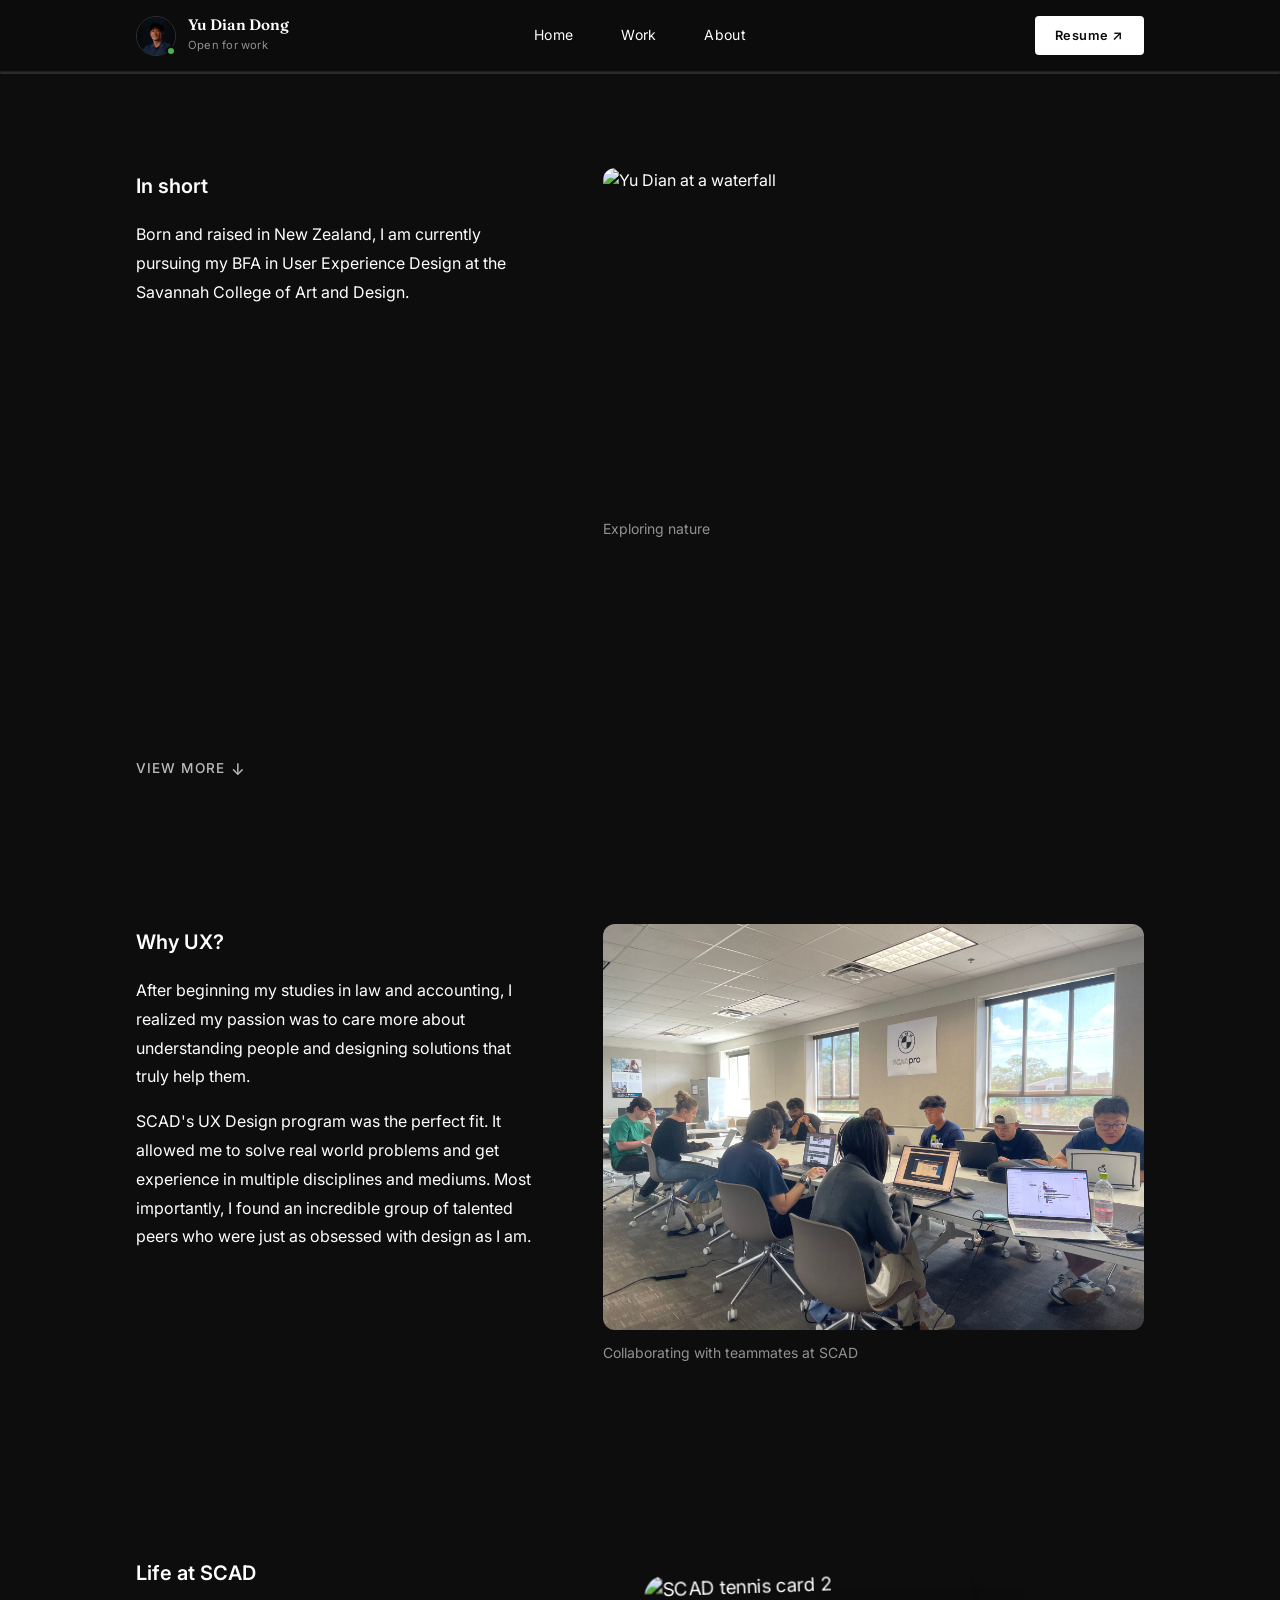
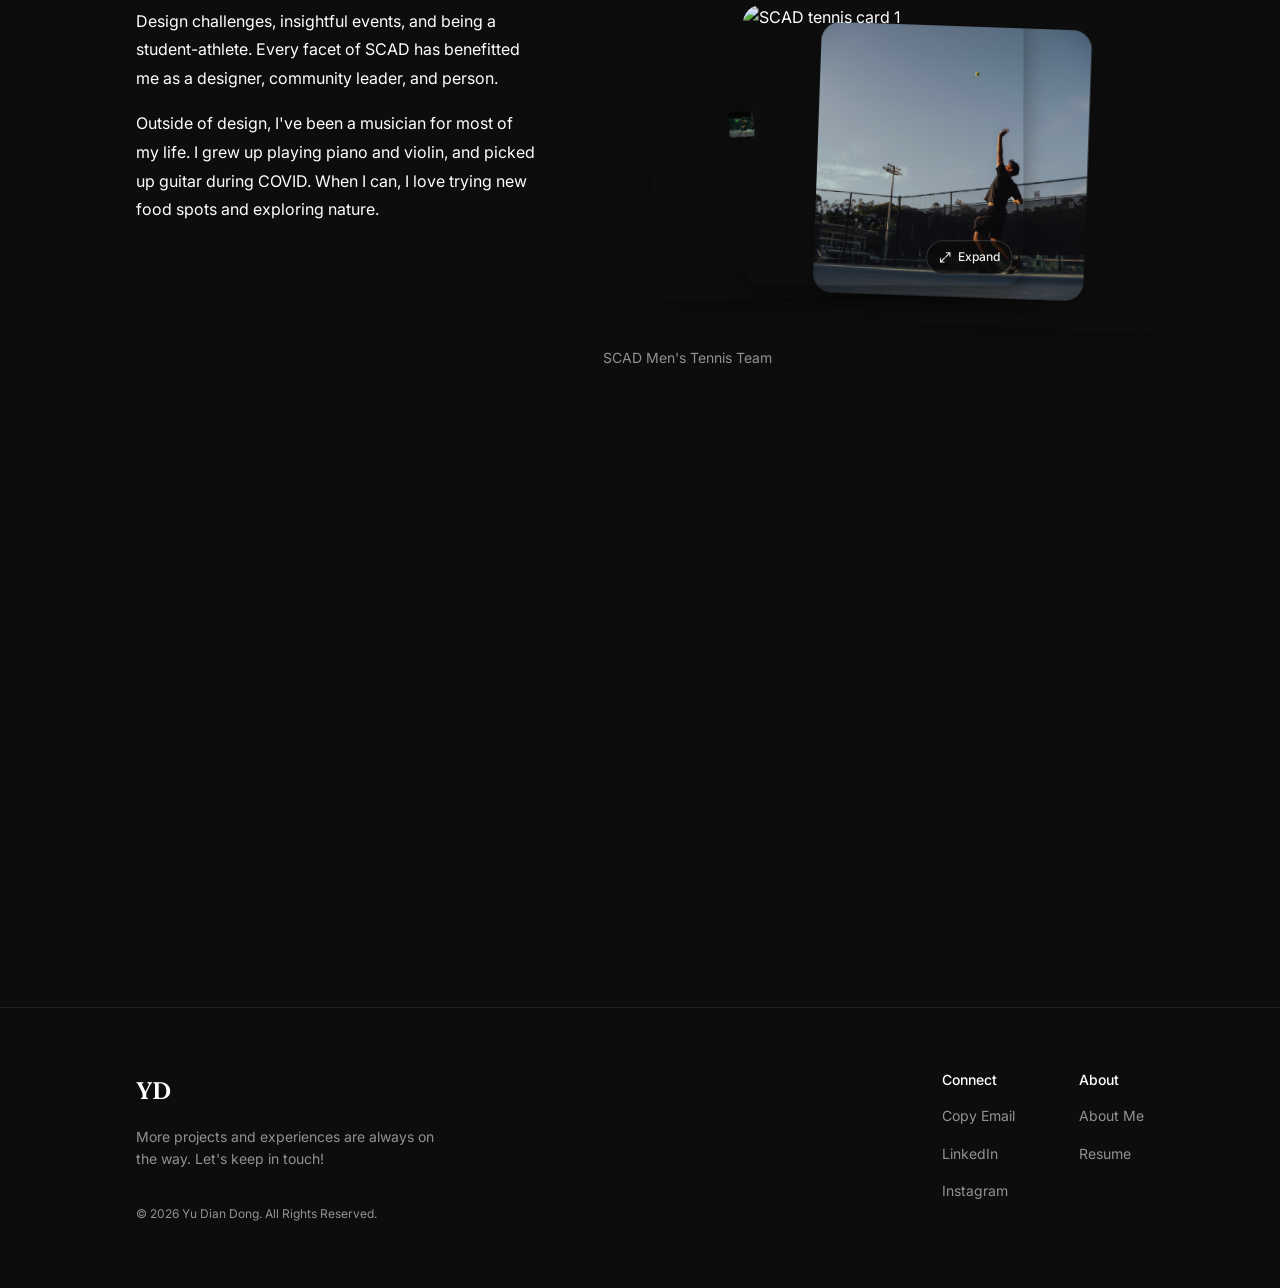
==== commit d25ed329: "Simplify About page landing to In short section with scroll cue. Remove the Law and Accounting hero," ====
--- a/about.html
+++ b/about.html
@@ -77,26 +77,15 @@
 
   <main class="case-study">
     <div class="case-study__inner">
-    <!-- Section 0: About hero -->
-    <section class="about-hero" aria-labelledby="about-hero-heading">
-      <h1 id="about-hero-heading" class="about-hero__title">
-        <span class="about-hero__line">Law and Accounting, No Thanks.</span>
-        <span class="about-hero__line">User Experience Design, <em class="about-hero__em">Yes Please.</em></span>
-      </h1>
-      <a href="#in-short" class="about-view-more about-view-more--left" aria-label="View more about me">
-        <span>View more</span>
-        <span class="about-view-more__arrow" aria-hidden="true">↓</span>
-      </a>
-    </section>
-
-    <!-- Section 1: In short -->
+    <!-- Section 1: In short (landing) -->
     <section
       id="in-short"
       class="about-landing reveal"
+      aria-labelledby="about-landing-heading"
     >
       <div class="about-landing__row">
         <div class="about-landing__copy">
-          <p class="about-landing__heading">In short</p>
+          <p id="about-landing-heading" class="about-landing__heading">In short</p>
           <p class="about-landing__body">
             Born and raised in New Zealand, I am currently pursuing my BFA in User Experience Design at the Savannah College of Art and Design.
           </p>
@@ -111,6 +100,11 @@
           <p class="about-landing__caption">Exploring nature</p>
         </div>
       </div>
+
+      <a href="#why-ux" class="about-view-more" aria-label="View more about me">
+        <span>View more</span>
+        <span class="about-view-more__arrow" aria-hidden="true">↓</span>
+      </a>
     </section>
 
     <!-- Section 2: Why UX? -->
@@ -124,6 +118,7 @@
         align-items: flex-start;
         gap: var(--space-64);
         flex-wrap: wrap;
+        scroll-margin-top: 96px;
       "
     >
       <div style="flex: 0 1 40%; min-width: 260px;">
--- a/css/style.css
+++ b/css/style.css
@@ -3755,53 +3755,16 @@
 }
 
 /* --------------------------------------------------------------
-   ABOUT — Hero + In short + View more
+   ABOUT — Landing (In short)
    -------------------------------------------------------------- */
 
-.about-hero {
+.about-landing {
   min-height: calc(100vh - 72px);
   display: flex;
   flex-direction: column;
   justify-content: flex-start;
-  padding: calc(72px + var(--space-128) + var(--space-96)) 0 var(--space-48);
+  padding: calc(72px + var(--space-96)) 0 var(--space-48);
   position: relative;
-  width: 100%;
-  box-sizing: border-box;
-}
-
-.about-hero__title {
-  margin: 0;
-  width: 100%;
-  max-width: none;
-  font-family: 'Inter', system-ui, sans-serif;
-  font-size: clamp(1.85rem, 3.6vw, 2.85rem);
-  font-weight: 500;
-  line-height: 1.35;
-  letter-spacing: -0.02em;
-  color: var(--color-text);
-  text-align: left;
-}
-
-.about-hero__line {
-  display: block;
-  width: 100%;
-}
-
-.about-hero__line + .about-hero__line {
-  margin-top: 0.55em;
-}
-
-.about-hero__em {
-  font-style: italic;
-  font-weight: inherit;
-}
-
-.about-landing {
-  min-height: 0;
-  display: block;
-  padding: var(--space-96) 0 var(--space-48);
-  position: relative;
-  scroll-margin-top: 96px;
 }
 
 .about-landing__row {
@@ -3878,18 +3841,6 @@
   animation: about-view-more-pulse 2s ease-in-out infinite;
 }
 
-.about-view-more--left {
-  align-self: flex-start;
-  margin-right: auto;
-  text-align: left;
-}
-
-.about-view-more--right {
-  align-self: flex-end;
-  margin-left: auto;
-  text-align: right;
-}
-
 .about-view-more:hover,
 .about-view-more:focus-visible {
   color: #007FFF;
@@ -3929,14 +3880,6 @@
   .about-view-more__arrow {
     animation: none;
   }
-}
-
-/* About hero CTA polish */
-.about-hero__cta:hover,
-.about-hero__cta:focus-visible {
-  transform: translateY(-2px);
-  background: rgba(0, 127, 255, 0.22);
-  border-color: #1f93ff;
 }
 
 /* --------------------------------------------------------------
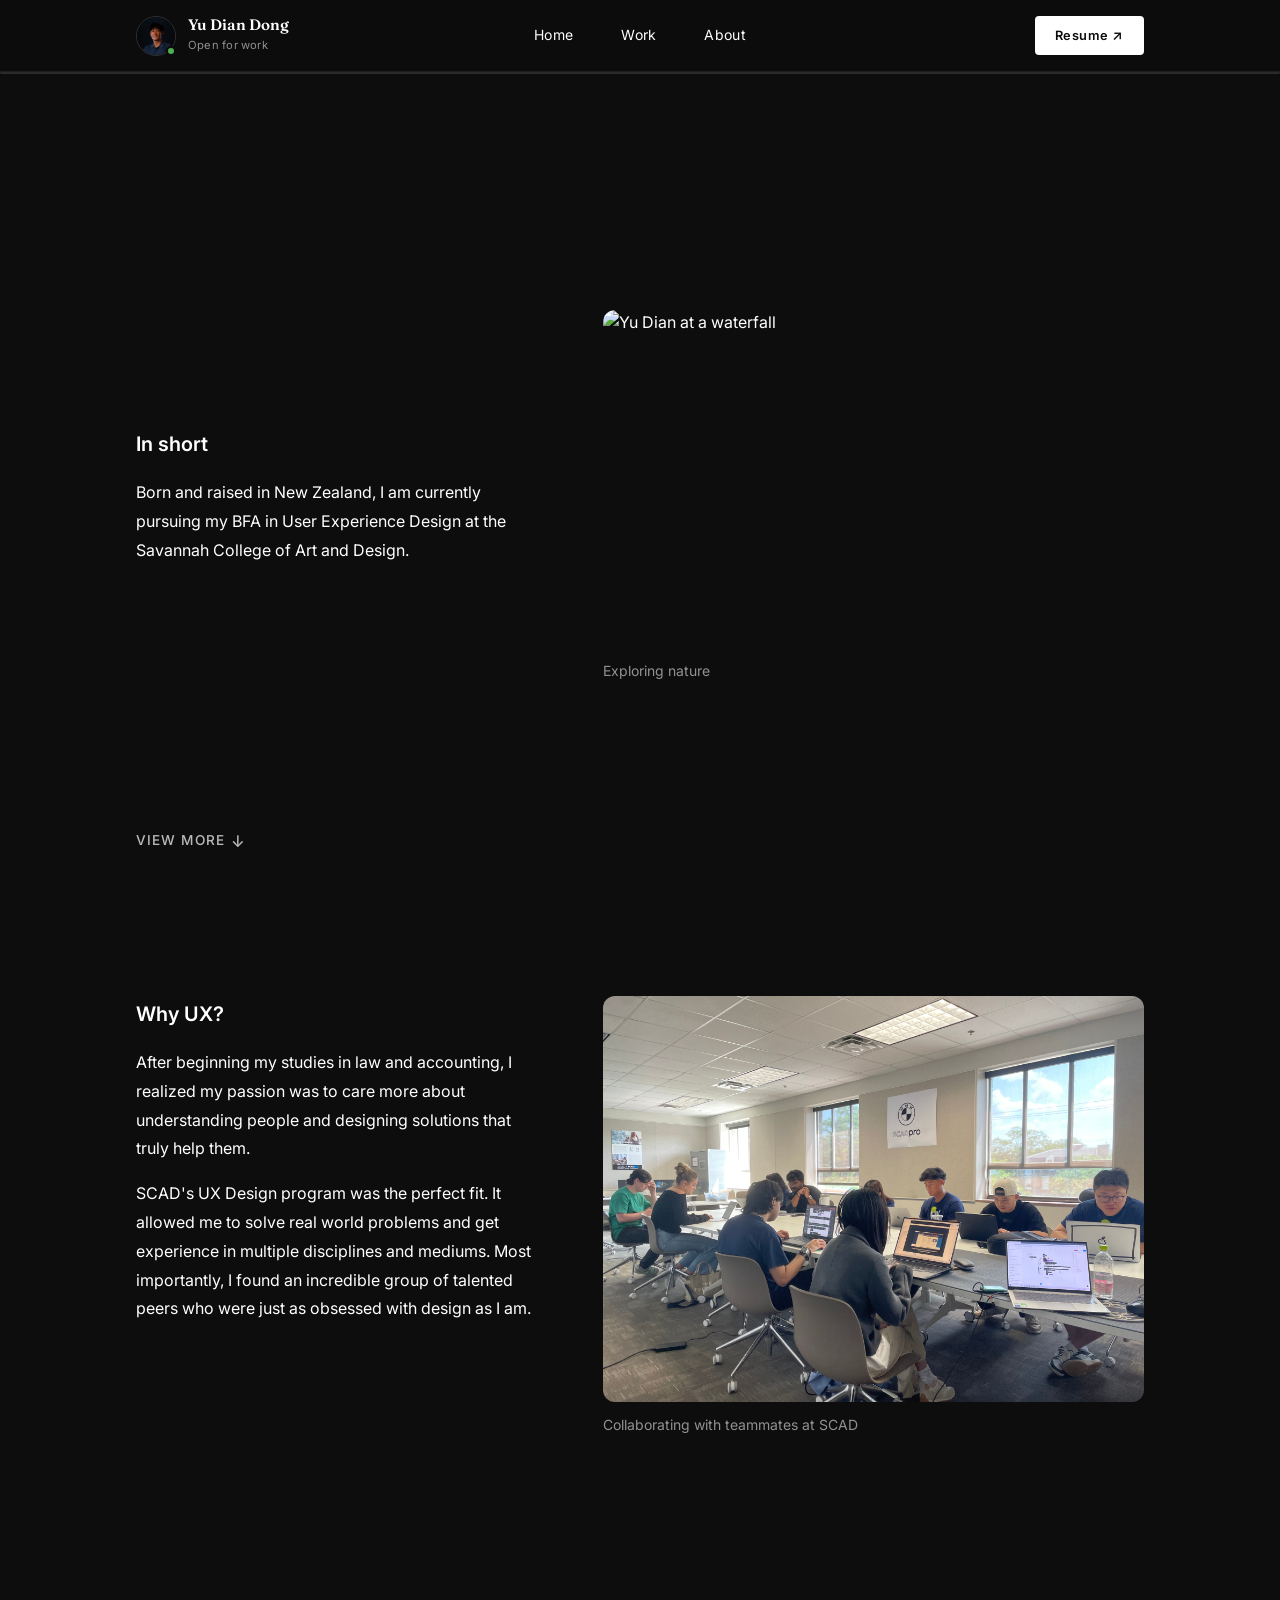
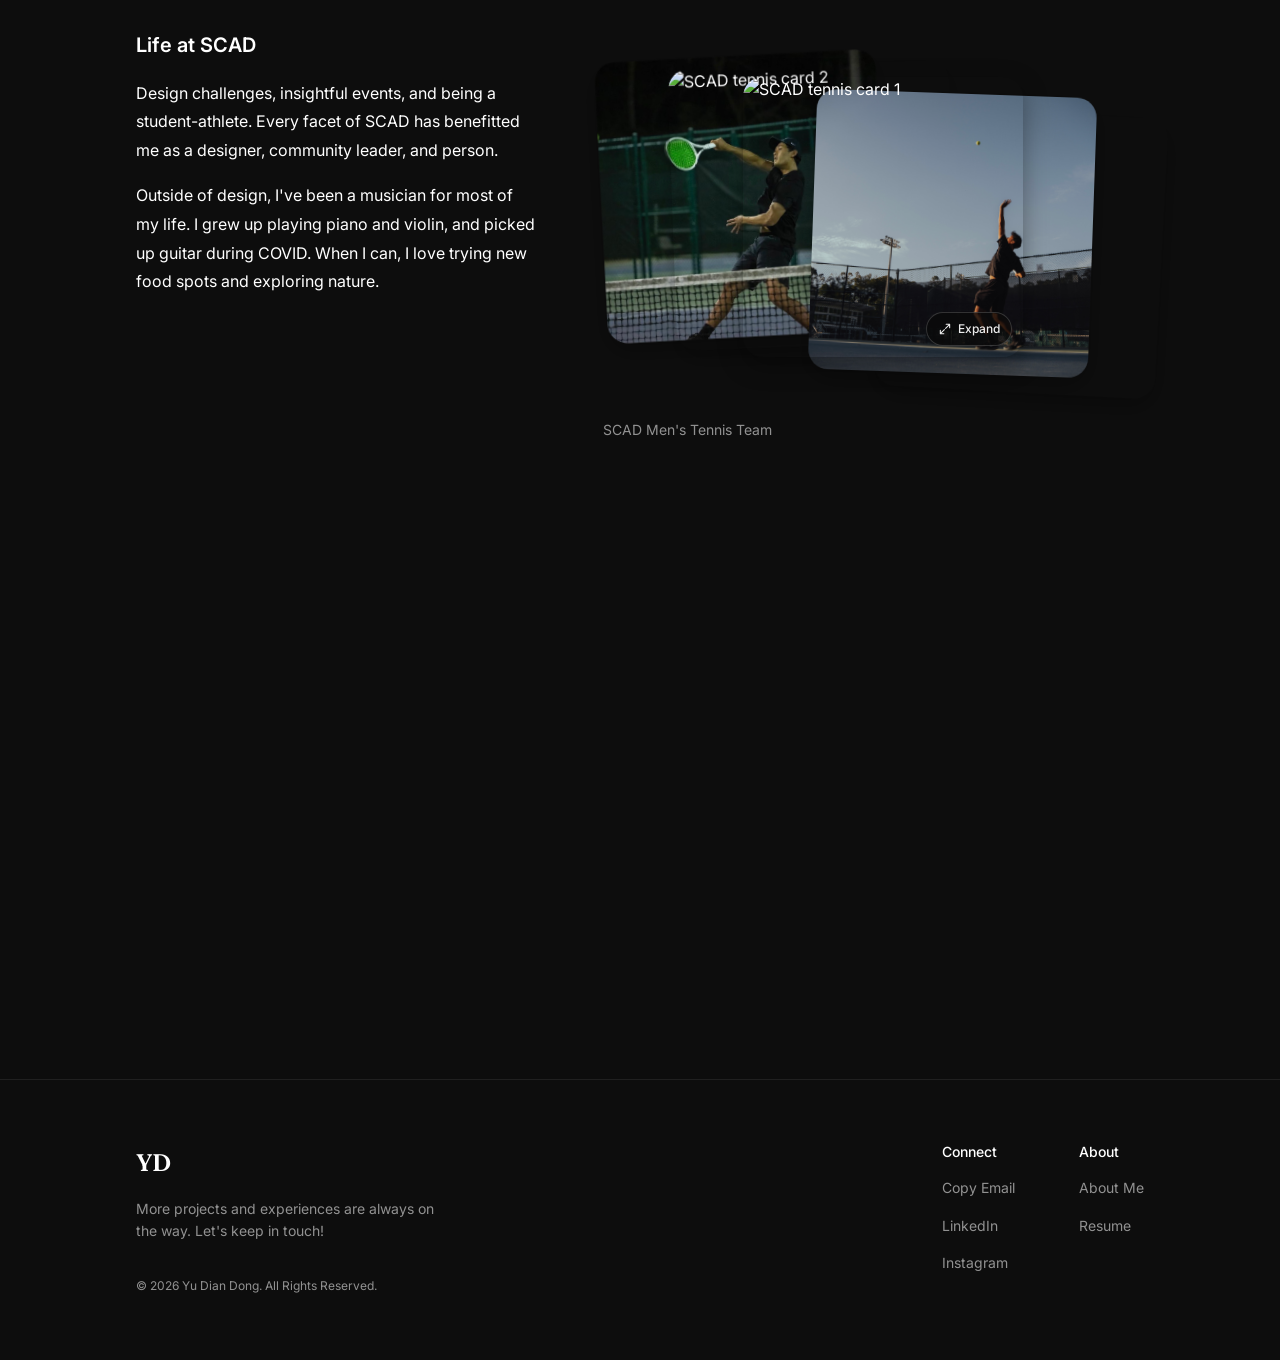
==== commit b4df69b1: "Add fullscreen profile photo lightbox from the nav avatar. Separate the header avatar from the brand" ====
--- a/about.html
+++ b/about.html
@@ -11,22 +11,31 @@
   <header class="site-header">
     <nav class="site-nav" aria-label="Primary navigation">
       <div class="site-nav__inner">
-        <a href="index.html" class="site-nav__brand">
-          <span class="site-nav__avatar-wrap">
-            <img
-              src="images/hero-portrait.jpg"
-              alt=""
-              class="site-nav__avatar"
-              width="40"
-              height="40"
-            >
-            <span class="site-nav__pulse" aria-hidden="true"></span>
-          </span>
-          <span class="site-nav__brand-text">
-            <span class="site-nav__brand-name">Yu Dian Dong</span>
-            <span class="site-nav__brand-status">Open for work</span>
-          </span>
-        </a>
+        <div class="site-nav__brand">
+          <button
+            type="button"
+            class="site-nav__avatar-btn"
+            data-portrait-src="images/hero-portrait.jpg"
+            aria-label="View profile photo"
+          >
+            <span class="site-nav__avatar-wrap">
+              <img
+                src="images/hero-portrait.jpg"
+                alt=""
+                class="site-nav__avatar"
+                width="40"
+                height="40"
+              >
+              <span class="site-nav__pulse" aria-hidden="true"></span>
+            </span>
+          </button>
+          <a href="index.html" class="site-nav__brand-link">
+            <span class="site-nav__brand-text">
+              <span class="site-nav__brand-name">Yu Dian Dong</span>
+              <span class="site-nav__brand-status">Open for work</span>
+            </span>
+          </a>
+        </div>
 
         <div class="site-nav__links">
           <a href="index.html" class="site-nav__link">Home</a>
--- a/css/style.css
+++ b/css/style.css
@@ -225,6 +225,127 @@
   align-items: center;
   gap: var(--space-12);
   color: inherit;
+}
+
+.site-nav__avatar-btn {
+  padding: 0;
+  margin: 0;
+  border: none;
+  background: transparent;
+  cursor: pointer;
+  border-radius: 50%;
+  flex-shrink: 0;
+  line-height: 0;
+  transition: transform 0.2s ease, opacity 0.2s ease;
+}
+
+.site-nav__avatar-btn:hover {
+  transform: scale(1.04);
+}
+
+.site-nav__avatar-btn:focus-visible {
+  outline: 2px solid #007FFF;
+  outline-offset: 3px;
+}
+
+.site-nav__brand-link {
+  display: flex;
+  align-items: center;
+  text-decoration: none;
+  color: inherit;
+  min-width: 0;
+}
+
+.site-nav__brand-link:hover .site-nav__brand-name,
+.site-nav__brand-link:focus-visible .site-nav__brand-name {
+  color: rgba(255, 255, 255, 0.88);
+}
+
+.site-nav__brand-link:focus-visible {
+  outline: 2px solid #007FFF;
+  outline-offset: 4px;
+  border-radius: 6px;
+}
+
+/* Nav profile portrait lightbox */
+.portrait-lightbox {
+  position: fixed;
+  inset: 0;
+  z-index: 400;
+  display: flex;
+  align-items: center;
+  justify-content: center;
+  padding: clamp(3.5rem, 8vh, 4.5rem) clamp(1rem, 4vw, 2.5rem) clamp(1.5rem, 4vh, 2.5rem);
+  opacity: 0;
+  visibility: hidden;
+  pointer-events: none;
+  transition: opacity 0.25s ease, visibility 0.25s ease;
+}
+
+.portrait-lightbox.is-open {
+  opacity: 1;
+  visibility: visible;
+  pointer-events: auto;
+}
+
+.portrait-lightbox__backdrop {
+  position: absolute;
+  inset: 0;
+  background: rgba(0, 0, 0, 0.92);
+  backdrop-filter: blur(10px);
+  -webkit-backdrop-filter: blur(10px);
+  cursor: pointer;
+}
+
+.portrait-lightbox__close {
+  position: absolute;
+  top: clamp(0.85rem, 2.5vh, 1.35rem);
+  right: clamp(0.85rem, 2.5vw, 1.5rem);
+  z-index: 2;
+  border: 1px solid rgba(255, 255, 255, 0.2);
+  border-radius: 999px;
+  background: rgba(12, 12, 12, 0.88);
+  color: #FFFFFF;
+  font-family: 'Inter', system-ui, sans-serif;
+  font-size: 0.85rem;
+  font-weight: 500;
+  padding: 0.55rem 0.95rem;
+  cursor: pointer;
+  transition: background 0.2s ease, border-color 0.2s ease;
+}
+
+.portrait-lightbox__close:hover,
+.portrait-lightbox__close:focus-visible {
+  background: rgba(0, 127, 255, 0.22);
+  border-color: rgba(0, 127, 255, 0.55);
+  outline: none;
+}
+
+.portrait-lightbox__stage {
+  position: relative;
+  z-index: 1;
+  width: min(92vw, 720px);
+  max-height: min(88vh, 900px);
+  display: flex;
+  align-items: center;
+  justify-content: center;
+  pointer-events: none;
+}
+
+.portrait-lightbox__img {
+  max-width: 100%;
+  max-height: min(88vh, 900px);
+  width: auto;
+  height: auto;
+  object-fit: contain;
+  border-radius: 16px;
+  box-shadow: 0 24px 64px rgba(0, 0, 0, 0.55);
+  pointer-events: none;
+  user-select: none;
+}
+
+body.portrait-lightbox-open {
+  overflow: hidden;
 }
 
 .site-nav__avatar-wrap {
@@ -3759,21 +3880,30 @@
    -------------------------------------------------------------- */
 
 .about-landing {
-  min-height: calc(100vh - 72px);
+  min-height: 100svh;
   display: flex;
   flex-direction: column;
   justify-content: flex-start;
-  padding: calc(72px + var(--space-96)) 0 var(--space-48);
+  padding: calc(60px + var(--space-128)) 0 var(--space-48);
   position: relative;
+  box-sizing: border-box;
+}
+
+@media (min-width: 768px) {
+  .about-landing {
+    padding-top: calc(72px + var(--space-128));
+  }
 }
 
 .about-landing__row {
+  flex: 1;
   display: flex;
   flex-direction: row;
-  align-items: flex-start;
+  align-items: center;
   gap: var(--space-64);
   flex-wrap: wrap;
   width: 100%;
+  min-height: 0;
 }
 
 .about-landing__copy {
@@ -3826,6 +3956,7 @@
 .about-view-more {
   align-self: flex-start;
   margin-top: auto;
+  flex-shrink: 0;
   padding-top: var(--space-40);
   display: inline-flex;
   flex-direction: row;
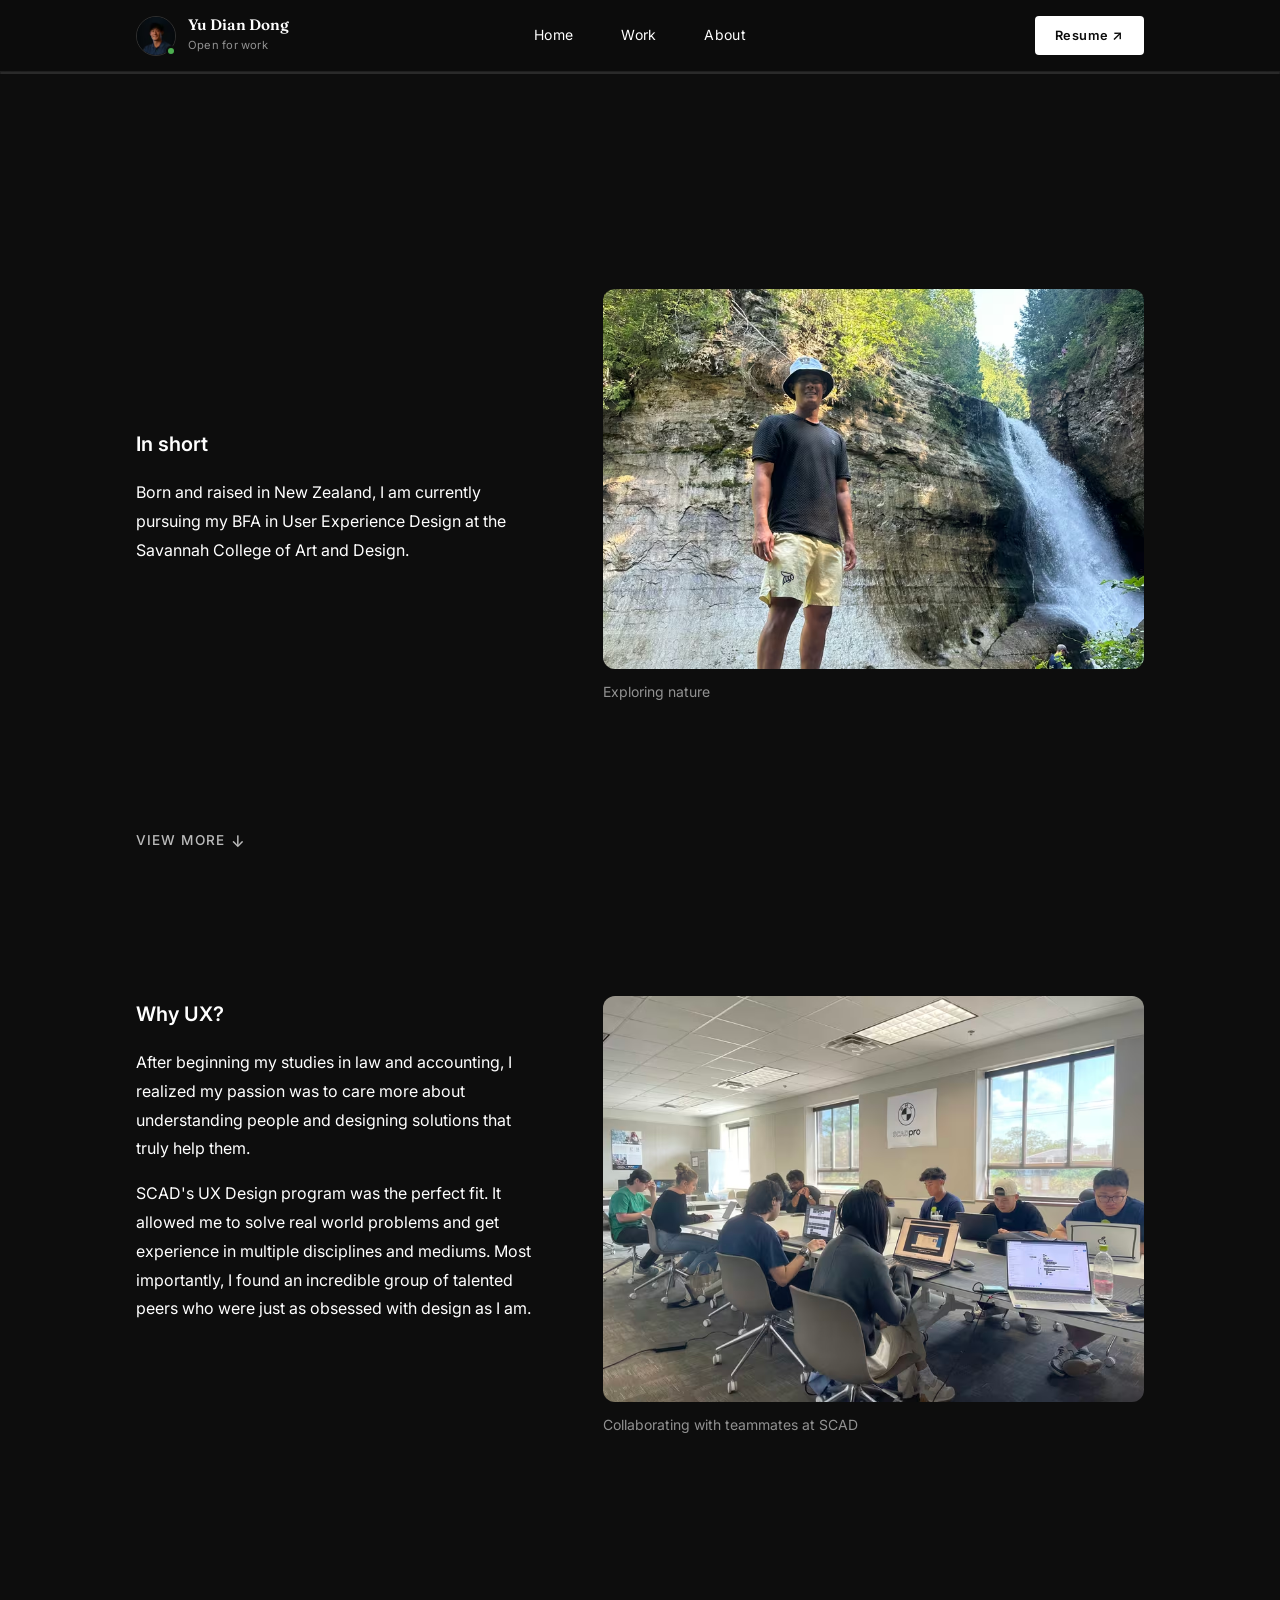
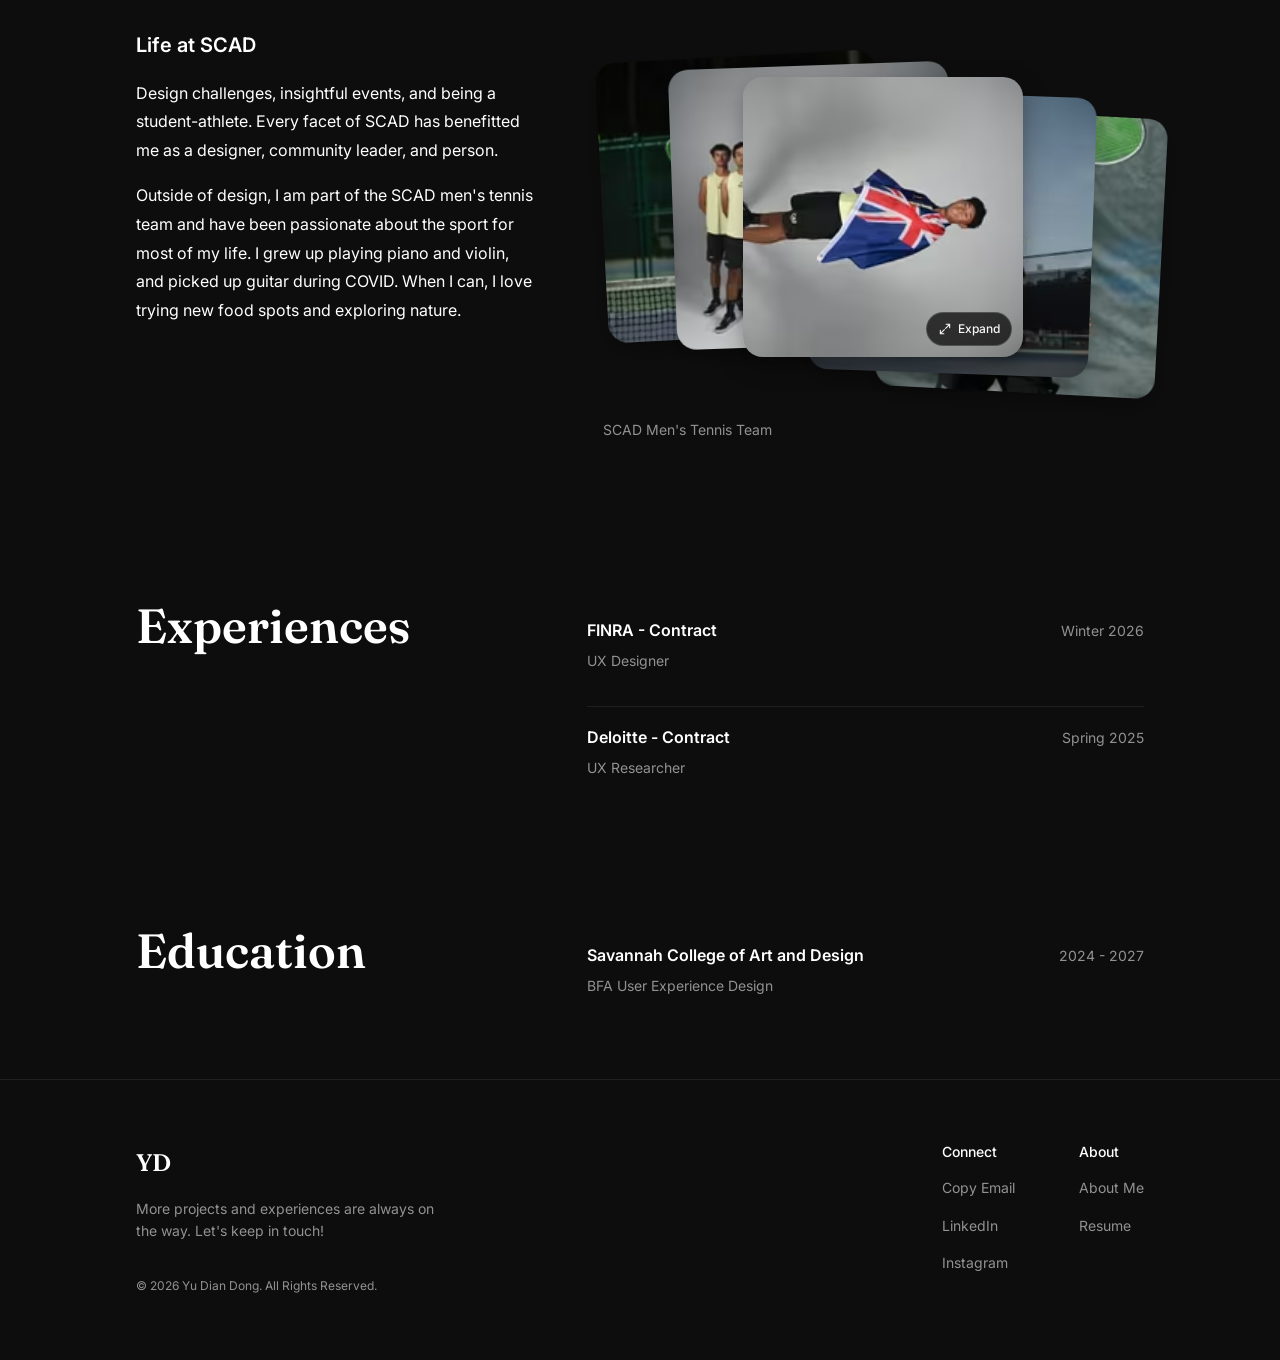
==== commit ab0f61a2: "Optimize site images and update About tennis bio copy. Add responsive AVIF/WebP variants with lazy l" ====
--- a/about.html
+++ b/about.html
@@ -15,17 +15,15 @@
           <button
             type="button"
             class="site-nav__avatar-btn"
-            data-portrait-src="images/hero-portrait.jpg"
+            data-portrait-src="images/opt/hero-portrait-960w-lightbox.webp"
             aria-label="View profile photo"
           >
             <span class="site-nav__avatar-wrap">
-              <img
-                src="images/hero-portrait.jpg"
-                alt=""
-                class="site-nav__avatar"
-                width="40"
-                height="40"
-              >
+              <picture>
+  <source type="image/avif" srcset="images/opt/hero-portrait-80w.avif 80w, images/opt/hero-portrait-160w.avif 160w, images/opt/hero-portrait-320w.avif 320w, images/opt/hero-portrait-640w.avif 640w, images/opt/hero-portrait-960w.avif 960w" sizes="40px">
+  <source type="image/webp" srcset="images/opt/hero-portrait-80w.webp 80w, images/opt/hero-portrait-160w.webp 160w, images/opt/hero-portrait-320w.webp 320w, images/opt/hero-portrait-640w.webp 640w, images/opt/hero-portrait-960w.webp 960w" sizes="40px">
+  <img src="images/opt/hero-portrait-80w.webp" class="site-nav__avatar" width="40" height="40" alt="" loading="eager" decoding="async" fetchpriority="high" data-lightbox-src="images/opt/hero-portrait-960w-lightbox.webp">
+</picture>
               <span class="site-nav__pulse" aria-hidden="true"></span>
             </span>
           </button>
@@ -100,12 +98,11 @@
           </p>
         </div>
         <div class="about-landing__media">
-          <img
-            src="images/inshorteshaylad.png"
-            alt="Yu Dian at a waterfall"
-            width="800"
-            height="500"
-          >
+          <picture>
+  <source type="image/avif" srcset="images/opt/inshorteshaylad-480w.avif 480w, images/opt/inshorteshaylad-800w.avif 800w, images/opt/inshorteshaylad-1200w.avif 1200w" sizes="(min-width: 768px) 50vw, 100vw">
+  <source type="image/webp" srcset="images/opt/inshorteshaylad-480w.webp 480w, images/opt/inshorteshaylad-800w.webp 800w, images/opt/inshorteshaylad-1200w.webp 1200w" sizes="(min-width: 768px) 50vw, 100vw">
+  <img src="images/opt/inshorteshaylad-480w.webp" width="800" height="500" alt="Yu Dian at a waterfall" loading="eager" decoding="async">
+</picture>
           <p class="about-landing__caption">Exploring nature</p>
         </div>
       </div>
@@ -168,10 +165,10 @@
         </p>
       </div>
       <div style="flex: 1 1 50%; min-width: 280px;">
-        <img
-          src="images/why-ux.jpg"
-          alt="Collaborating with teammates at SCAD"
-          style="
+        <picture>
+  <source type="image/avif" srcset="images/opt/why-ux-480w.avif 480w, images/opt/why-ux-800w.avif 800w, images/opt/why-ux-1200w.avif 1200w" sizes="(min-width: 768px) 45vw, 100vw">
+  <source type="image/webp" srcset="images/opt/why-ux-480w.webp 480w, images/opt/why-ux-800w.webp 800w, images/opt/why-ux-1200w.webp 1200w" sizes="(min-width: 768px) 45vw, 100vw">
+  <img src="images/opt/why-ux-480w.webp" alt="Collaborating with teammates at SCAD" loading="lazy" decoding="async" style="
             width: 100%;
             height: auto;
             max-height: 520px;
@@ -179,8 +176,8 @@
             object-position: center;
             border-radius: 12px;
             display: block;
-          "
-        >
+          ">
+</picture>
         <p
           style="
             font-family: 'Inter', system-ui, sans-serif;
@@ -244,13 +241,17 @@
             margin: 0;
           "
         >
-          Outside of design, I've been a musician for most of my life. I grew up playing piano and violin, and picked up guitar during COVID. When I can, I love trying new food spots and exploring nature.
+          Outside of design, I am part of the SCAD men's tennis team and have been passionate about the sport for most of my life. I grew up playing piano and violin, and picked up guitar during COVID. When I can, I love trying new food spots and exploring nature.
         </p>
       </div>
       <div style="flex: 1 1 50%; min-width: 280px; overflow: visible;">
         <div id="bounce-cards-container" style="position: relative; width: 680px; height: 380px; margin-left: -60px; display: flex; justify-content: center; align-items: center; flex-shrink: 0;">
           <div class="bounce-card card-0" data-index="0" role="button" tabindex="0" aria-label="Open tennis photo 1 in full screen">
-            <img src="images/bounccard1.jpg" alt="SCAD tennis card 1" />
+            <picture>
+  <source type="image/avif" srcset="images/opt/bounccard1-280w.avif 280w, images/opt/bounccard1-560w.avif 560w, images/opt/bounccard1-840w.avif 840w" sizes="280px">
+  <source type="image/webp" srcset="images/opt/bounccard1-280w.webp 280w, images/opt/bounccard1-560w.webp 560w, images/opt/bounccard1-840w.webp 840w" sizes="280px">
+  <img src="images/opt/bounccard1-280w.webp" alt="SCAD tennis card 1" loading="lazy" decoding="async" data-lightbox-src="images/opt/bounccard1-1200w-lightbox.webp">
+</picture>
             <span class="bounce-card__expand" aria-hidden="true">
               <svg width="14" height="14" viewBox="0 0 24 24" fill="none" xmlns="http://www.w3.org/2000/svg">
                 <path d="M14 4h6v6M10 20H4v-6M20 4l-7 7M4 20l7-7" stroke="currentColor" stroke-width="1.8" stroke-linecap="round" stroke-linejoin="round"/>
@@ -258,7 +259,11 @@
               Expand
             </span>
           </div>
-          <div class="bounce-card card-1" data-index="1" role="button" tabindex="0" aria-label="Open tennis photo 2 in full screen"><img src="images/Bouncecard3.jpg" alt="SCAD tennis card 3" /></div>
+          <div class="bounce-card card-1" data-index="1" role="button" tabindex="0" aria-label="Open tennis photo 2 in full screen"><picture>
+  <source type="image/avif" srcset="images/opt/bouncecard3-280w.avif 280w, images/opt/bouncecard3-560w.avif 560w, images/opt/bouncecard3-840w.avif 840w" sizes="280px">
+  <source type="image/webp" srcset="images/opt/bouncecard3-280w.webp 280w, images/opt/bouncecard3-560w.webp 560w, images/opt/bouncecard3-840w.webp 840w" sizes="280px">
+  <img src="images/opt/bouncecard3-280w.webp" alt="SCAD tennis card 3" loading="lazy" decoding="async" data-lightbox-src="images/opt/bouncecard3-1200w-lightbox.webp">
+</picture></div>
           <div
             class="bounce-card card-2"
             data-index="2"
@@ -266,9 +271,21 @@
             tabindex="0"
             aria-label="Open tennis photo 3 in full screen"
             data-lightbox-crop-src-px="28"
-          ><img src="images/bouncecard4.JPG" alt="SCAD tennis card 4" /></div>
-          <div class="bounce-card card-3" data-index="3" role="button" tabindex="0" aria-label="Open tennis photo 4 in full screen"><img src="images/Bouncecard2.JPG" alt="SCAD tennis card 2" /></div>
-          <div class="bounce-card card-4" data-index="4" role="button" tabindex="0" aria-label="Open tennis photo 5 in full screen"><img src="images/bouncecard5.png" alt="SCAD tennis card 5" /></div>
+          ><picture>
+  <source type="image/avif" srcset="images/opt/bouncecard4-280w.avif 280w, images/opt/bouncecard4-560w.avif 560w, images/opt/bouncecard4-840w.avif 840w" sizes="280px">
+  <source type="image/webp" srcset="images/opt/bouncecard4-280w.webp 280w, images/opt/bouncecard4-560w.webp 560w, images/opt/bouncecard4-840w.webp 840w" sizes="280px">
+  <img src="images/opt/bouncecard4-280w.webp" alt="SCAD tennis card 4" loading="lazy" decoding="async" data-lightbox-src="images/opt/bouncecard4-1200w-lightbox.webp">
+</picture></div>
+          <div class="bounce-card card-3" data-index="3" role="button" tabindex="0" aria-label="Open tennis photo 4 in full screen"><picture>
+  <source type="image/avif" srcset="images/opt/bouncecard2-280w.avif 280w, images/opt/bouncecard2-560w.avif 560w, images/opt/bouncecard2-840w.avif 840w" sizes="280px">
+  <source type="image/webp" srcset="images/opt/bouncecard2-280w.webp 280w, images/opt/bouncecard2-560w.webp 560w, images/opt/bouncecard2-840w.webp 840w" sizes="280px">
+  <img src="images/opt/bouncecard2-280w.webp" alt="SCAD tennis card 2" loading="lazy" decoding="async" data-lightbox-src="images/opt/bouncecard2-1200w-lightbox.webp">
+</picture></div>
+          <div class="bounce-card card-4" data-index="4" role="button" tabindex="0" aria-label="Open tennis photo 5 in full screen"><picture>
+  <source type="image/avif" srcset="images/opt/bouncecard5-280w.avif 280w, images/opt/bouncecard5-560w.avif 560w, images/opt/bouncecard5-840w.avif 840w" sizes="280px">
+  <source type="image/webp" srcset="images/opt/bouncecard5-280w.webp 280w, images/opt/bouncecard5-560w.webp 560w, images/opt/bouncecard5-840w.webp 840w" sizes="280px">
+  <img src="images/opt/bouncecard5-280w.webp" alt="SCAD tennis card 5" loading="lazy" decoding="async" data-lightbox-src="images/opt/bouncecard5-1179w-lightbox.webp">
+</picture></div>
         </div>
         <p
           style="
--- a/css/style.css
+++ b/css/style.css
@@ -799,11 +799,6 @@
   box-shadow: 0 20px 60px rgba(0, 0, 0, 0.5);
 }
 
-/* Custom cursor for interactive case studies */
-.case-card--link {
-  cursor: url("data:image/svg+xml,%3Csvg xmlns='http://www.w3.org/2000/svg' width='52' height='52' viewBox='0 0 52 52'%3E%3Cdefs%3E%3CradialGradient id='g' cx='50%25' cy='50%25' r='50%25'%3E%3Cstop offset='0%25' stop-color='%23FFFFFF' stop-opacity='0.96'/%3E%3Cstop offset='100%25' stop-color='%23E5E7EB' stop-opacity='0.9'/%3E%3C/radialGradient%3E%3C/defs%3E%3Ccircle cx='26' cy='26' r='22' fill='url(%23g)' stroke='%23000000' stroke-width='1.8'/%3E%3Cpath d='M21 31 L32 20 M24 20 H32 V28' fill='none' stroke='%23000000' stroke-width='1.8' stroke-linecap='round' stroke-linejoin='round'/%3E%3C/svg%3E") 26 26, pointer;
-}
-
 .case-card--static {
   cursor: default;
 }
@@ -814,6 +809,12 @@
   overflow: hidden;
   background: #0D0D0D;
   border-radius: 12px 12px 0 0;
+}
+
+.case-card__media picture {
+  width: 100%;
+  height: 100%;
+  display: block;
 }
 
 .case-card__media img {
@@ -1109,6 +1110,14 @@
     padding-left: var(--space-96);
     padding-right: var(--space-96);
   }
+}
+
+.case-study__hero-img picture,
+.case-study__img-raw picture,
+.case-study__img-wrap picture,
+.case-study__wireframe-wrap picture {
+  width: 100%;
+  display: block;
 }
 
 /* Hero image (first after nav) */
@@ -3701,6 +3710,12 @@
 .bounce-card.card-3 { z-index: 2; }
 .bounce-card.card-4 { z-index: 1; }
 
+.bounce-card picture {
+  width: 100%;
+  height: 100%;
+  display: block;
+}
+
 .bounce-card img {
   width: 100%;
   height: 100%;
@@ -3932,6 +3947,11 @@
 .about-landing__media {
   flex: 1 1 50%;
   min-width: 280px;
+}
+
+.about-landing__media picture {
+  width: 100%;
+  display: block;
 }
 
 .about-landing__media img {
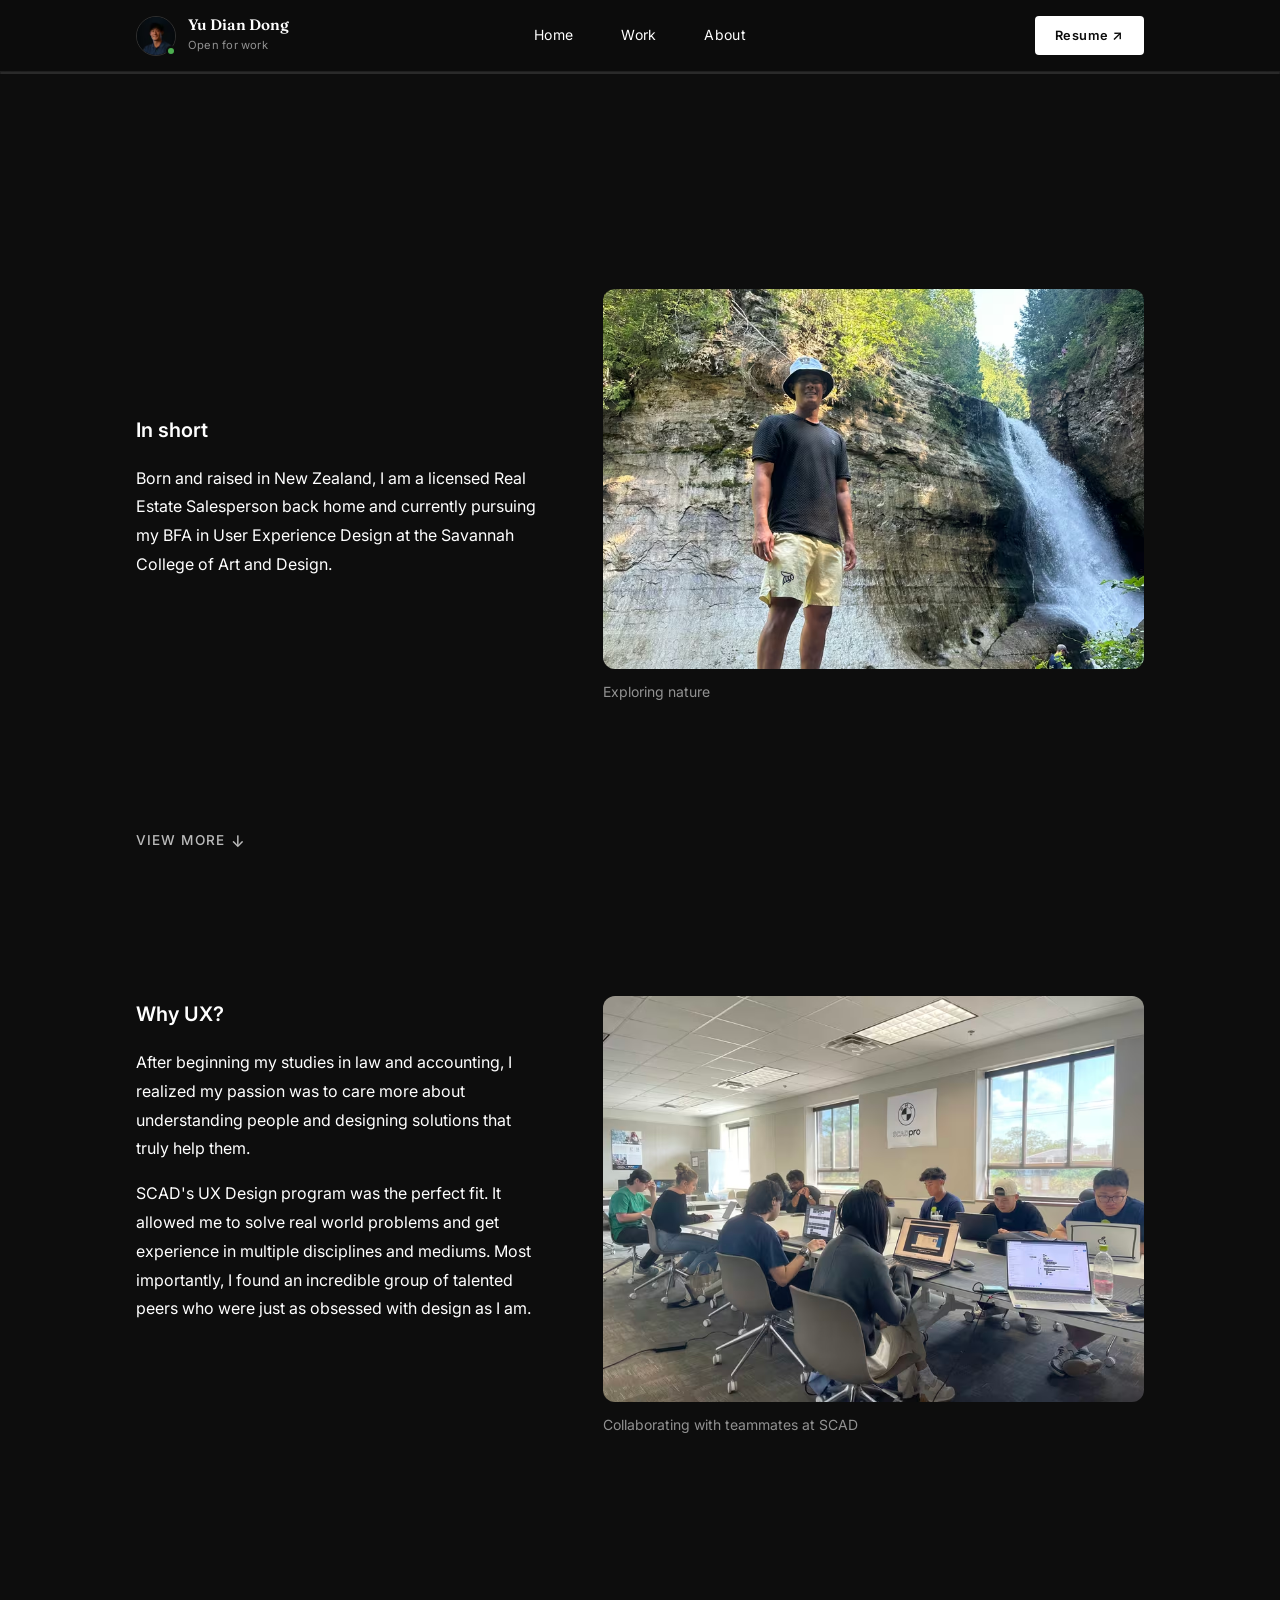
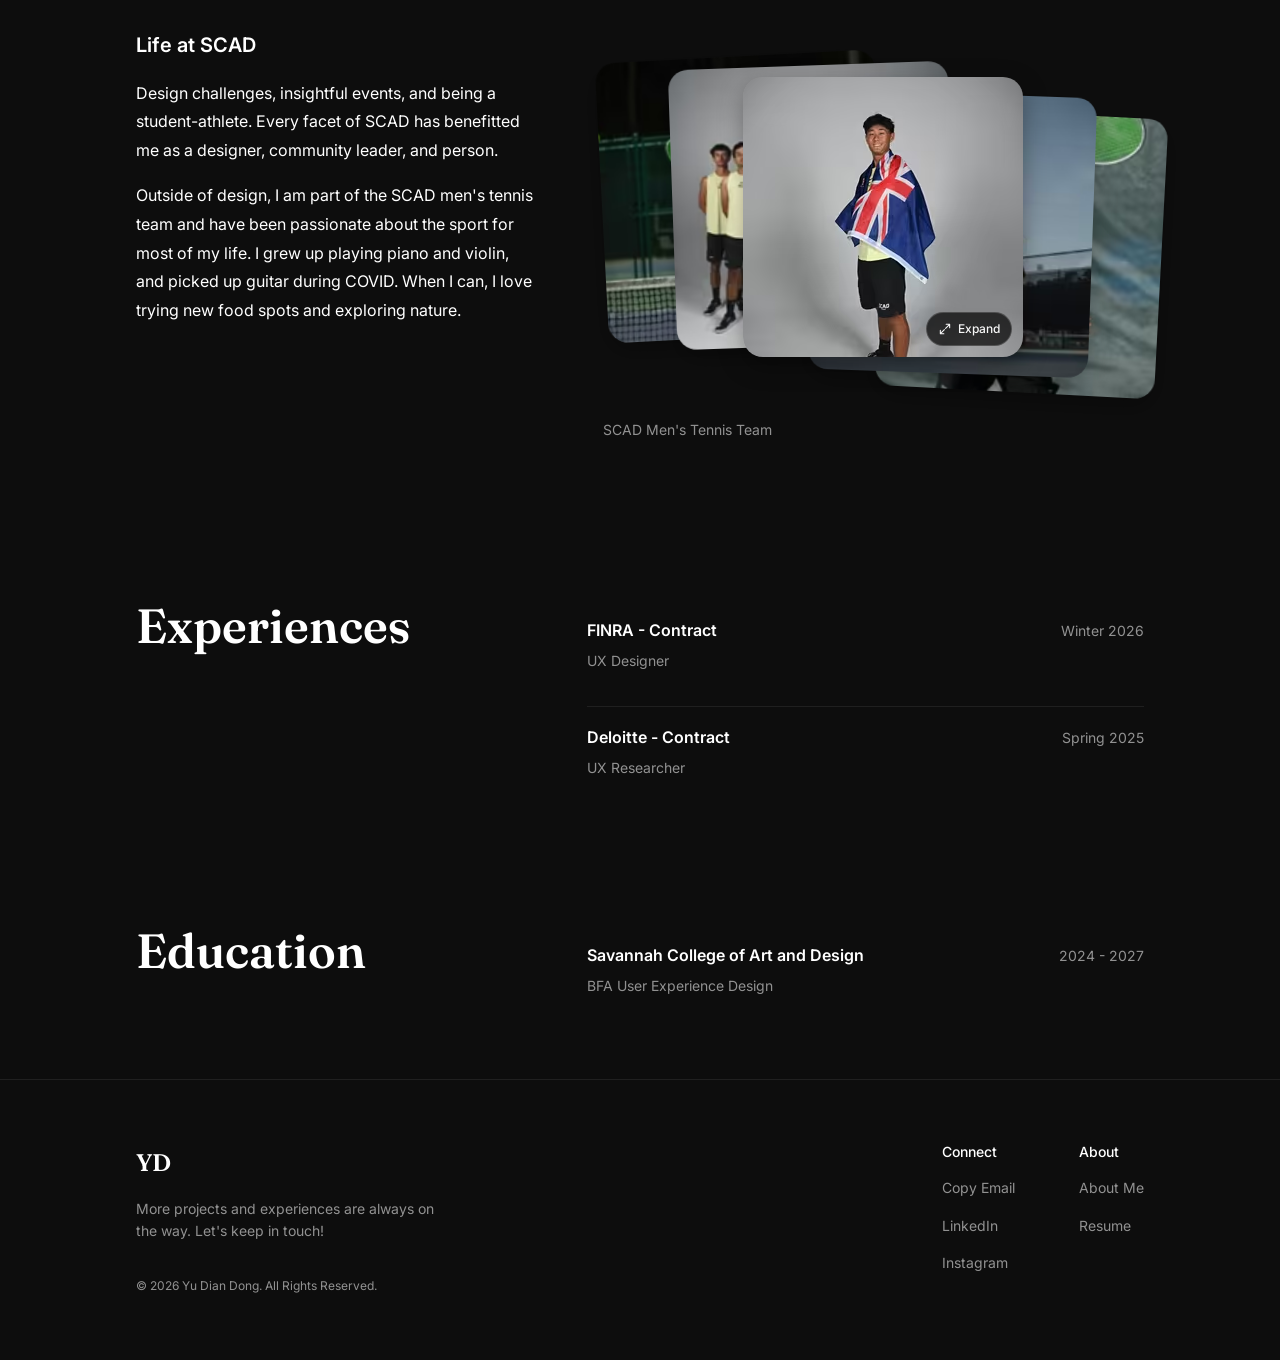
==== commit b4e039eb: "Update About In short bio with real estate background. Clarify that Yu Dian is a licensed Real Estat" ====
--- a/about.html
+++ b/about.html
@@ -94,7 +94,7 @@
         <div class="about-landing__copy">
           <p id="about-landing-heading" class="about-landing__heading">In short</p>
           <p class="about-landing__body">
-            Born and raised in New Zealand, I am currently pursuing my BFA in User Experience Design at the Savannah College of Art and Design.
+            Born and raised in New Zealand, I am a licensed Real Estate Salesperson back home and currently pursuing my BFA in User Experience Design at the Savannah College of Art and Design.
           </p>
         </div>
         <div class="about-landing__media">
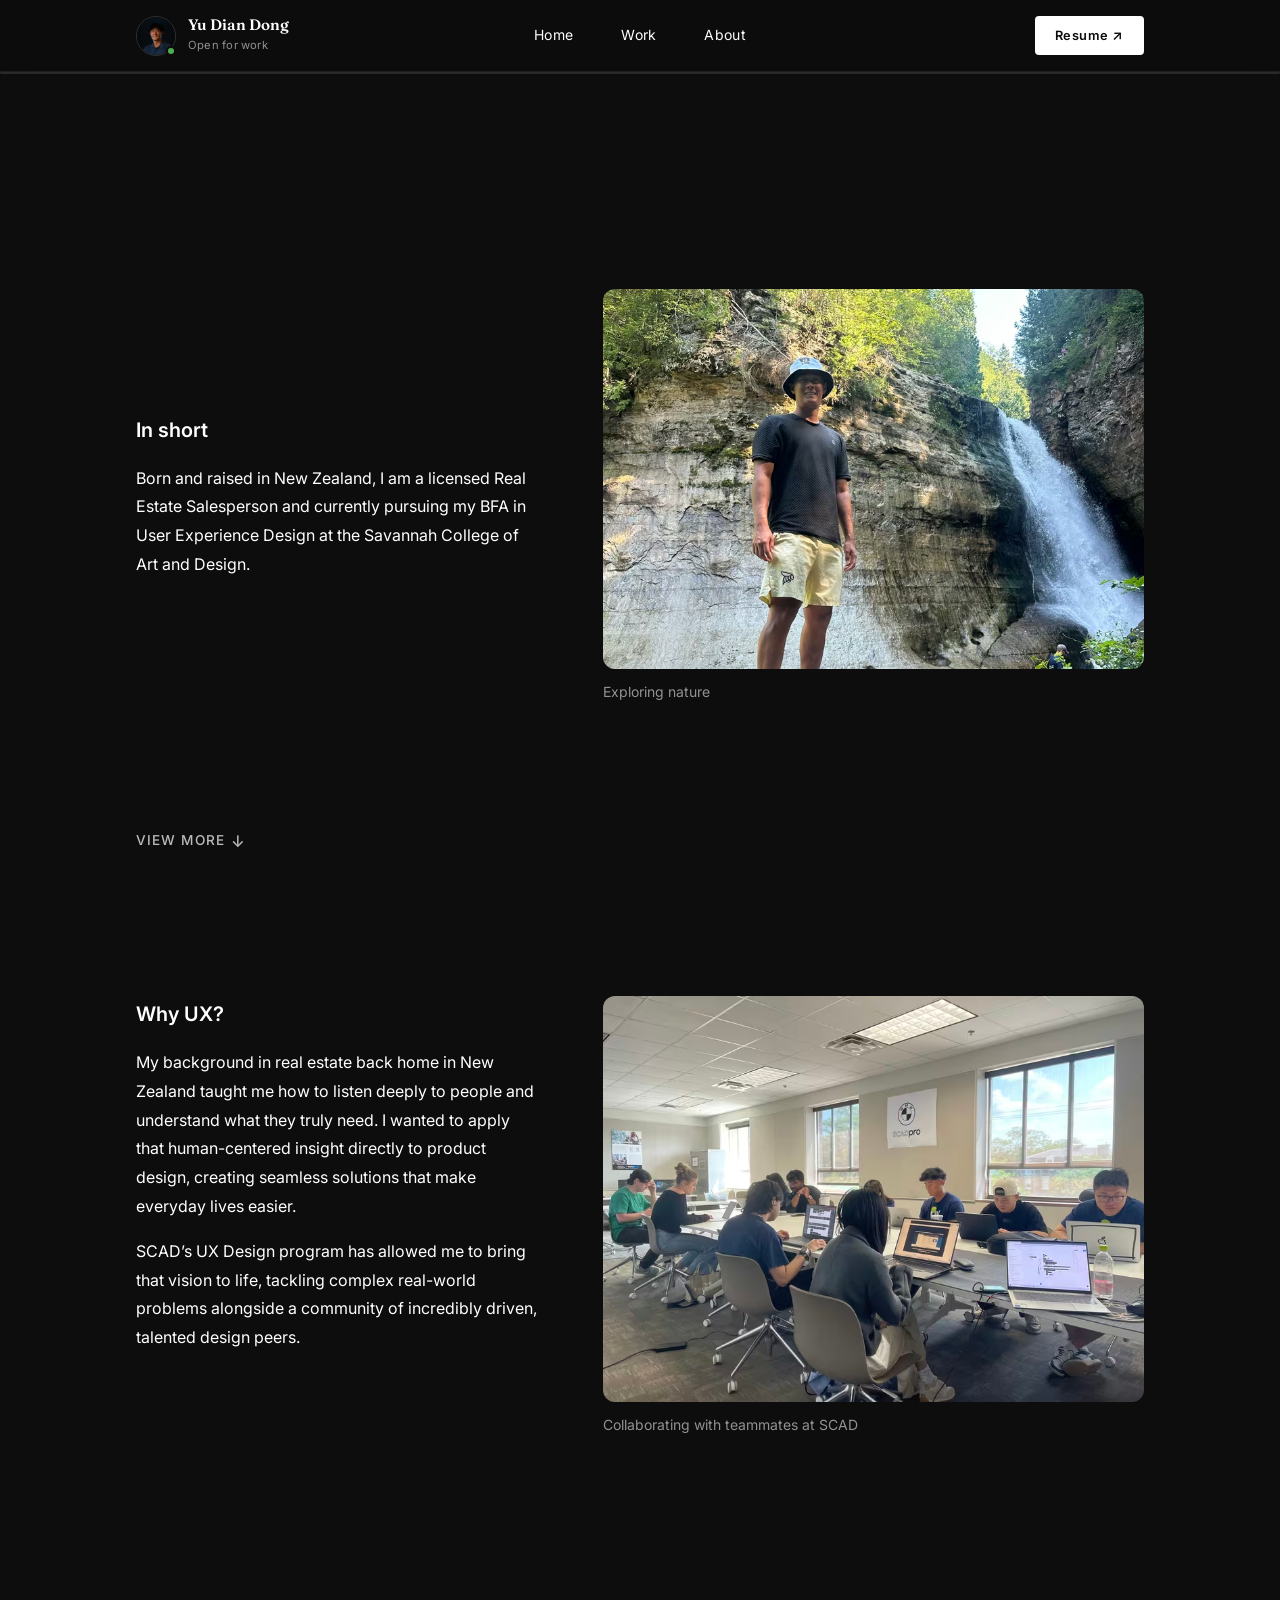
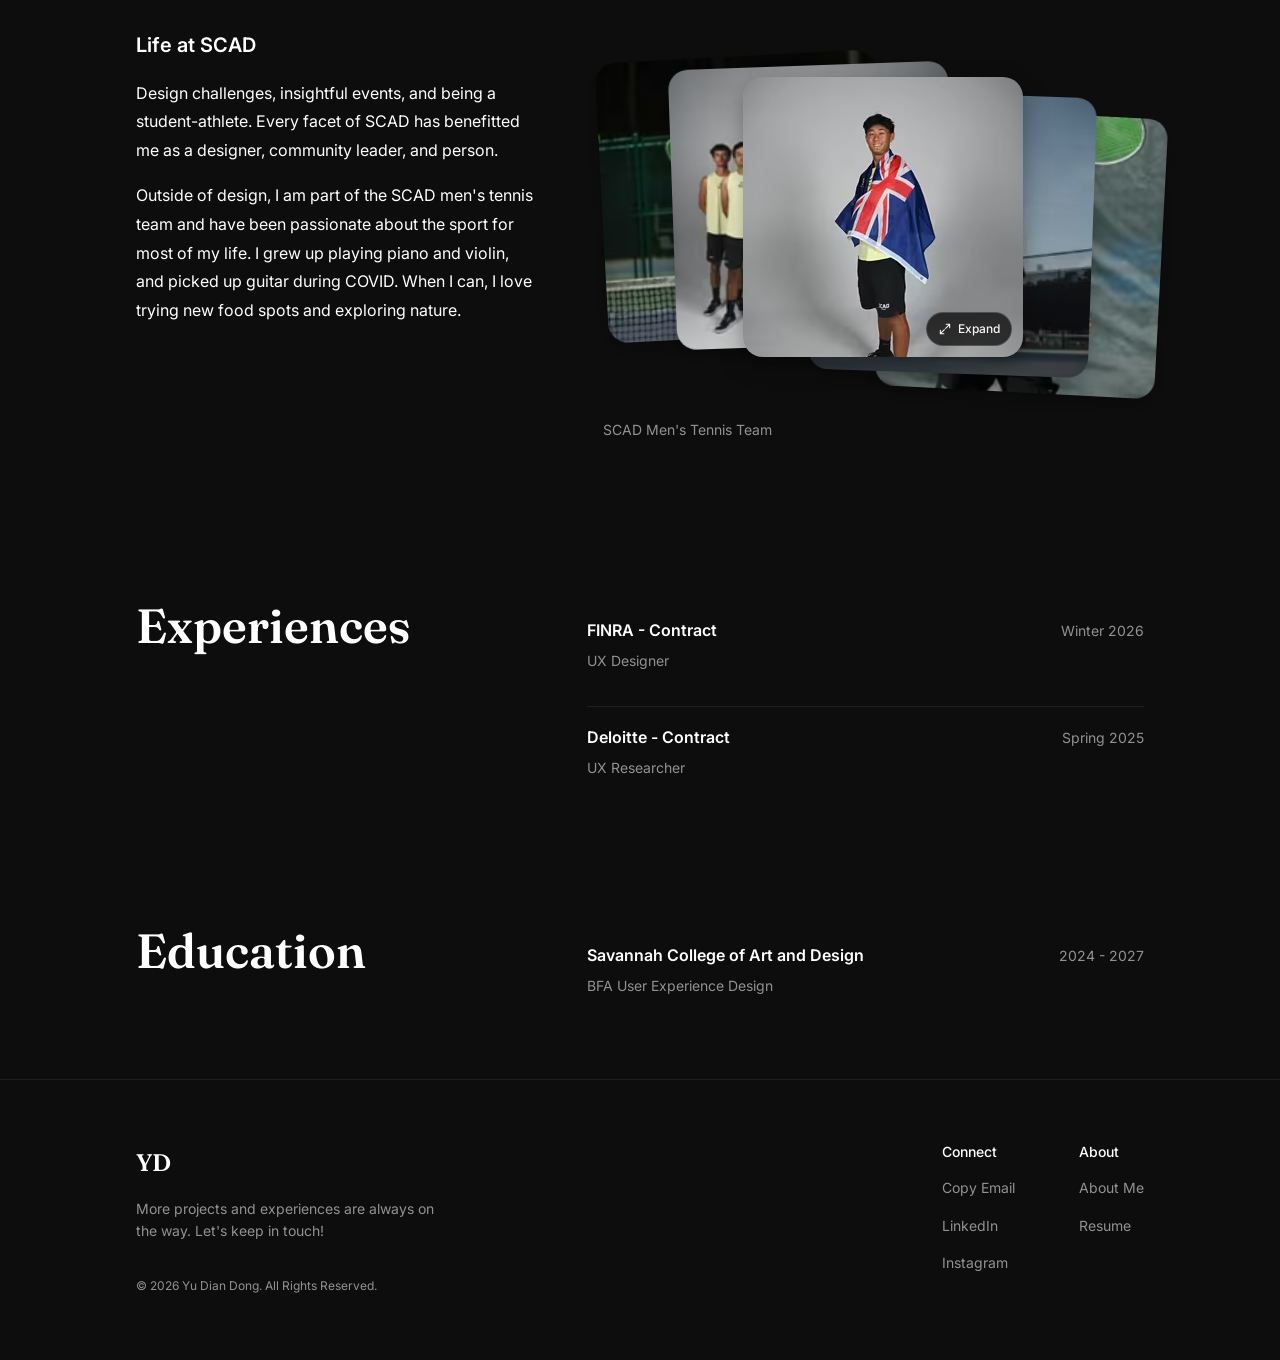
==== commit 9a975869: "Update About bio and Why UX copy. Co-authored-by: Cursor <cursoragent@cursor.com>" ====
--- a/about.html
+++ b/about.html
@@ -94,7 +94,7 @@
         <div class="about-landing__copy">
           <p id="about-landing-heading" class="about-landing__heading">In short</p>
           <p class="about-landing__body">
-            Born and raised in New Zealand, I am a licensed Real Estate Salesperson back home and currently pursuing my BFA in User Experience Design at the Savannah College of Art and Design.
+            Born and raised in New Zealand, I am a licensed Real Estate Salesperson and currently pursuing my BFA in User Experience Design at the Savannah College of Art and Design.
           </p>
         </div>
         <div class="about-landing__media">
@@ -149,7 +149,7 @@
             margin: 0 0 var(--space-16);
           "
         >
-        After beginning my studies in law and accounting, I realized my passion was to care more about understanding people and designing solutions that truly help them.
+        My background in real estate back home in New Zealand taught me how to listen deeply to people and understand what they truly need. I wanted to apply that human-centered insight directly to product design, creating seamless solutions that make everyday lives easier.
         </p>
         <p
           style="
@@ -161,7 +161,7 @@
             margin: 0;
           "
         >
-          SCAD's UX Design program was the perfect fit. It allowed me to solve real world problems and get experience in multiple disciplines and mediums. Most importantly, I found an incredible group of talented peers who were just as obsessed with design as I am.
+          SCAD’s UX Design program has allowed me to bring that vision to life, tackling complex real-world problems alongside a community of incredibly driven, talented design peers.
         </p>
       </div>
       <div style="flex: 1 1 50%; min-width: 280px;">
--- a/css/style.css
+++ b/css/style.css
@@ -30,10 +30,13 @@
   --space-16: 1rem;
   --space-20: 1.25rem;
   --space-24: 1.5rem;
+  --space-28: 1.75rem;
   --space-32: 2rem;
   --space-40: 2.5rem;
   --space-48: 3rem;
   --space-64: 4rem;
+  --space-72: 4.5rem;
+  --space-80: 5rem;
   --space-96: 6rem;
   --space-128: 8rem;
 
@@ -2414,7 +2417,7 @@
 }
 
 .case-study-slack .case-study__section#overview {
-  padding-bottom: var(--space-80);
+  padding-bottom: var(--space-48);
 }
 
 .case-study-slack__eyebrow,
@@ -2424,7 +2427,7 @@
 
 .slack-project.case-study__section {
   border-top: none;
-  padding: var(--space-48) 0 var(--space-96);
+  padding: var(--space-40) 0 var(--space-64);
 }
 
 .slack-project__eyebrow {
@@ -2503,7 +2506,7 @@
   background: rgba(255, 255, 255, 0.05);
   border: 1px solid rgba(255, 255, 255, 0.22);
   border-radius: 24px;
-  padding: clamp(2rem, 3.5vw, 2.75rem) clamp(1.75rem, 3vw, 2.5rem);
+  padding: clamp(1.35rem, 2.4vw, 1.75rem) clamp(1.25rem, 2.2vw, 1.65rem);
   min-height: 100%;
   box-shadow:
     0 0 0 1px rgba(255, 255, 255, 0.04),
@@ -2534,7 +2537,7 @@
   letter-spacing: 0.12em;
   text-transform: uppercase;
   color: rgba(255, 255, 255, 0.45);
-  margin: 0 0 var(--space-20);
+  margin: 0 0 var(--space-12);
 }
 
 .slack-project__role-body {
@@ -2542,14 +2545,14 @@
   font-size: 1rem;
   font-weight: 400;
   color: rgba(255, 255, 255, 0.88);
-  line-height: 1.85;
+  line-height: 1.65;
   margin: 0;
 }
 
 /* Slack — The Problem */
 .slack-problem.case-study__section {
   border-top: none;
-  padding: var(--space-64) 0 var(--space-96);
+  padding: var(--space-48) 0 var(--space-64);
 }
 
 .slack-problem__eyebrow {
@@ -2608,7 +2611,7 @@
 /* Slack — Process */
 .slack-process.case-study__section {
   border-top: none;
-  padding: var(--space-64) 0 var(--space-96);
+  padding: var(--space-48) 0 var(--space-64);
 }
 
 .slack-process__eyebrow {
@@ -2727,7 +2730,7 @@
 /* Slack — Heuristic Evaluation */
 .slack-heuristic.case-study__section {
   border-top: none;
-  padding: clamp(1.5rem, 4vh, 3rem) 0;
+  padding: var(--space-48) 0 var(--space-64);
   min-height: auto;
 }
 
@@ -2851,7 +2854,7 @@
 /* Slack — Moderated Testing */
 .slack-moderated.case-study__section {
   border-top: none;
-  padding: var(--space-64) 0 var(--space-96);
+  padding: var(--space-48) 0 var(--space-64);
 }
 
 .slack-moderated__eyebrow {
@@ -2895,7 +2898,7 @@
 }
 
 .slack-moderated__table-wrap {
-  margin: 0 0 var(--space-96);
+  margin: 0 0 var(--space-48);
   border-radius: 16px;
   overflow: hidden;
   border: 1px solid rgba(255, 255, 255, 0.1);
@@ -3073,7 +3076,7 @@
 /* Slack — Designing Changes */
 .slack-design.case-study__section {
   border-top: none;
-  padding: var(--space-48) 0 var(--space-96);
+  padding: var(--space-48) 0 var(--space-64);
 }
 
 .slack-design__eyebrow {
@@ -3324,7 +3327,7 @@
 /* Slack — Unmoderated Validation */
 .slack-validate.case-study__section {
   border-top: none;
-  padding: var(--space-64) 0 var(--space-96);
+  padding: var(--space-48) 0 var(--space-64);
 }
 
 .slack-validate__eyebrow {
@@ -3447,7 +3450,7 @@
 /* Slack — Business Value */
 .slack-value.case-study__section {
   border-top: none;
-  padding: var(--space-64) 0 var(--space-96);
+  padding: var(--space-48) 0 var(--space-64);
 }
 
 .slack-value__eyebrow {
@@ -3545,14 +3548,14 @@
 /* Slack — The Outcome */
 .slack-outcome.case-study__section {
   border-top: none;
-  padding: var(--space-72) 0 0;
-  margin-bottom: clamp(3.5rem, 7vh, 5.5rem);
+  padding: var(--space-48) 0 0;
+  margin-bottom: var(--space-48);
 }
 
 .case-study-slack .thanks-section {
   margin-top: 0;
-  padding-top: clamp(3.5rem, 7vh, 5.5rem);
-  padding-bottom: var(--space-96);
+  padding-top: var(--space-64);
+  padding-bottom: var(--space-64);
 }
 
 .slack-outcome__eyebrow {
